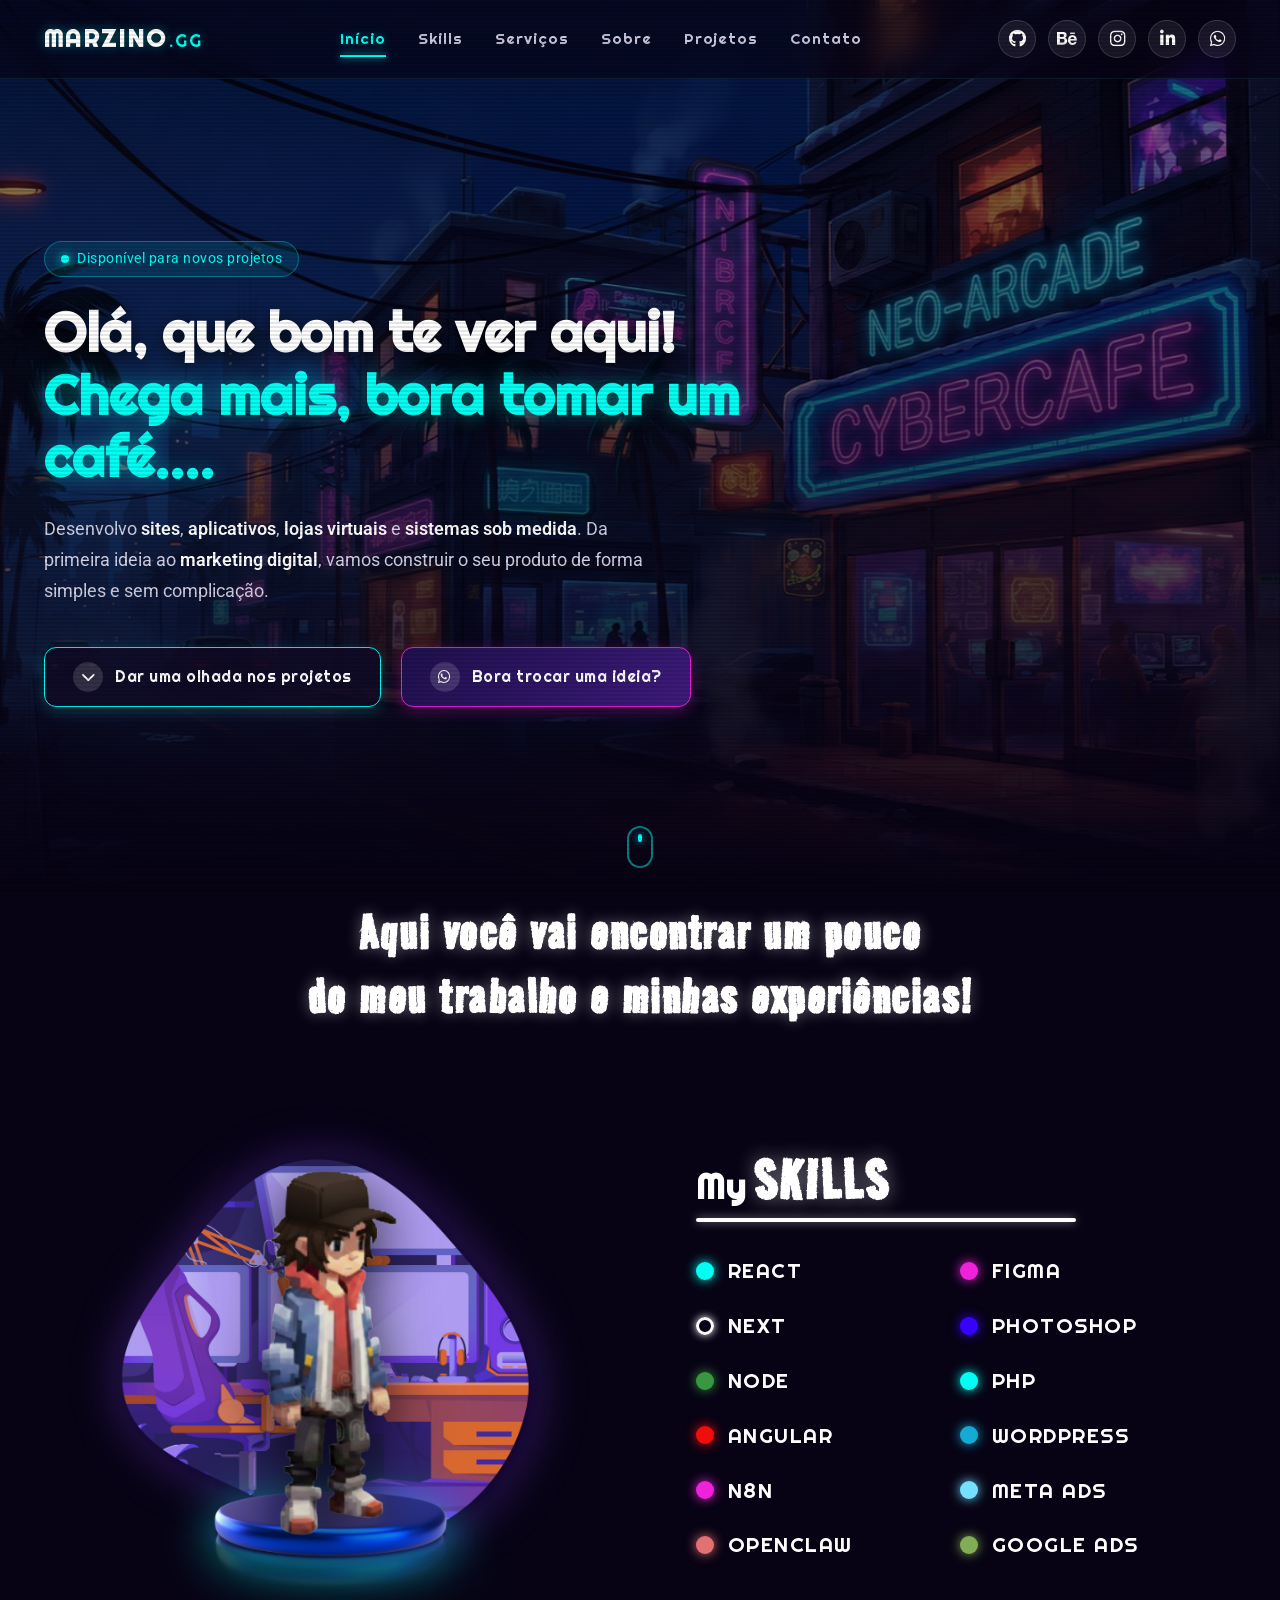
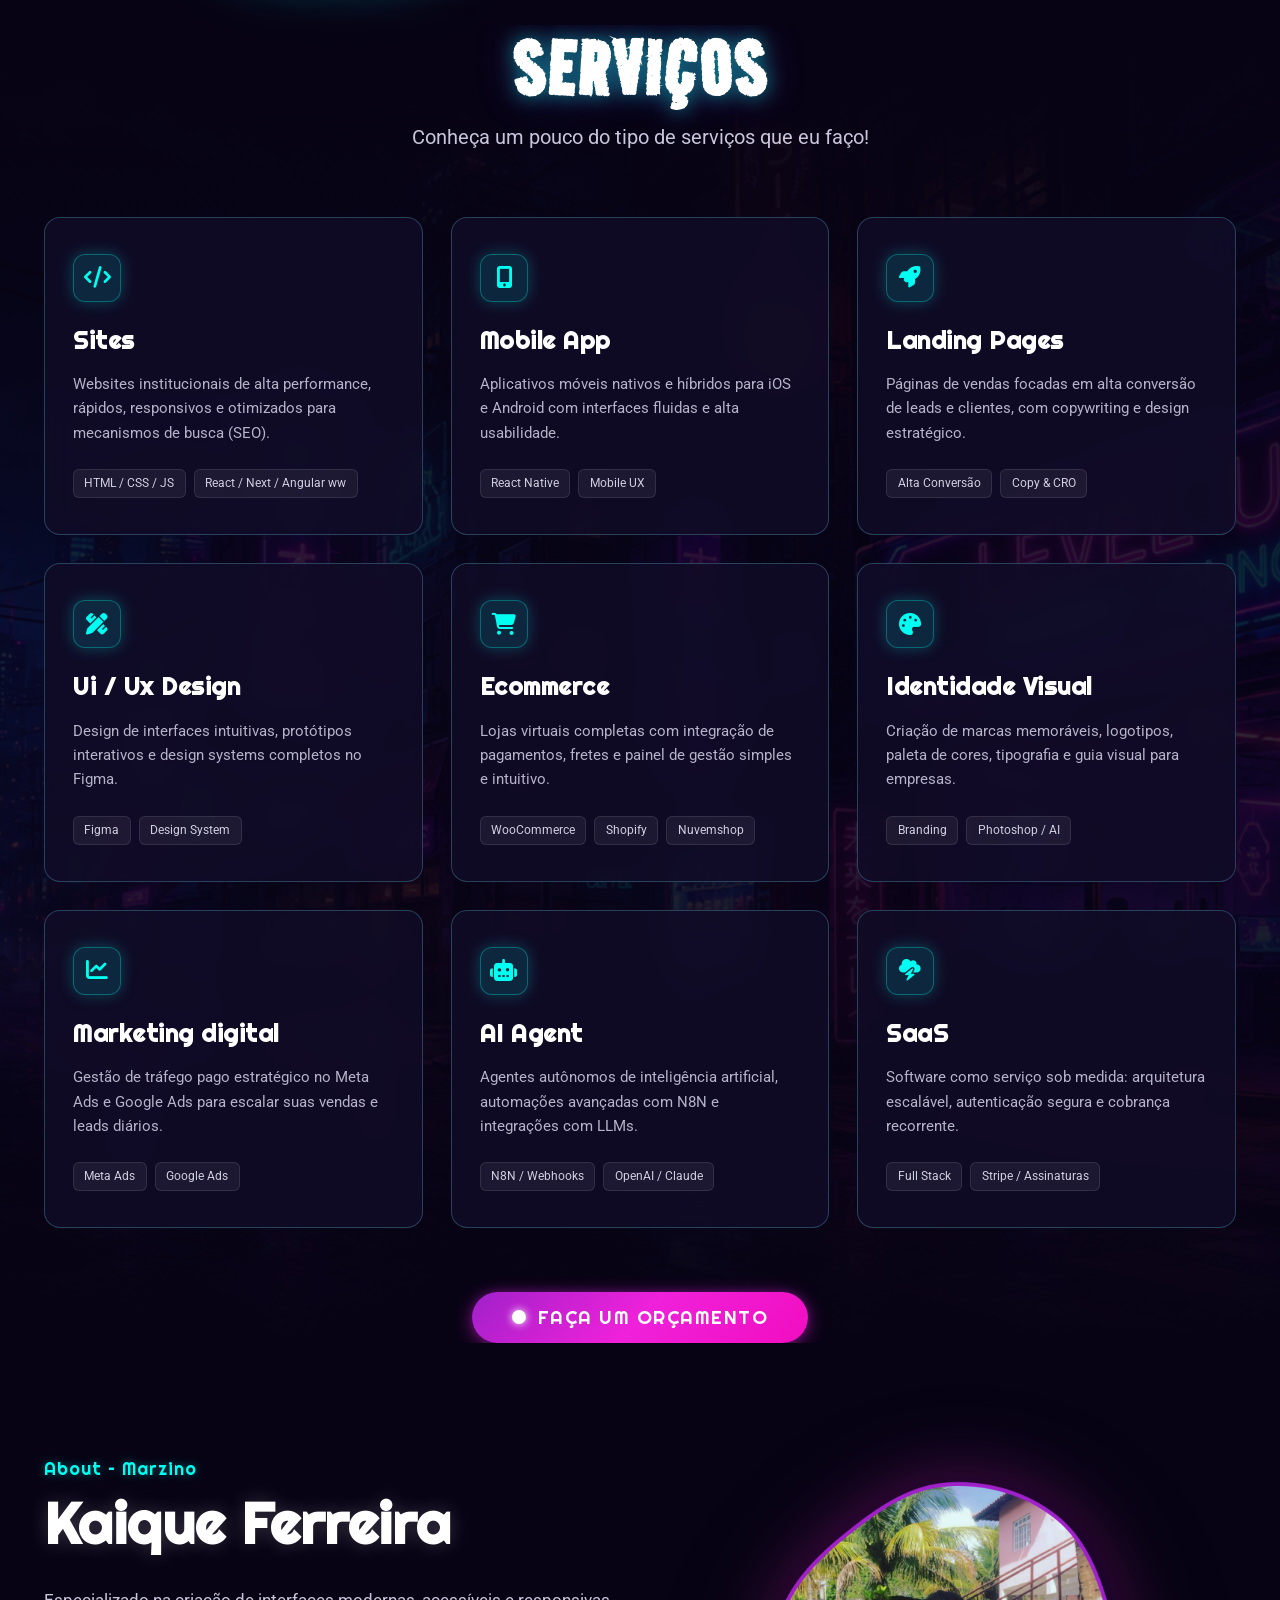
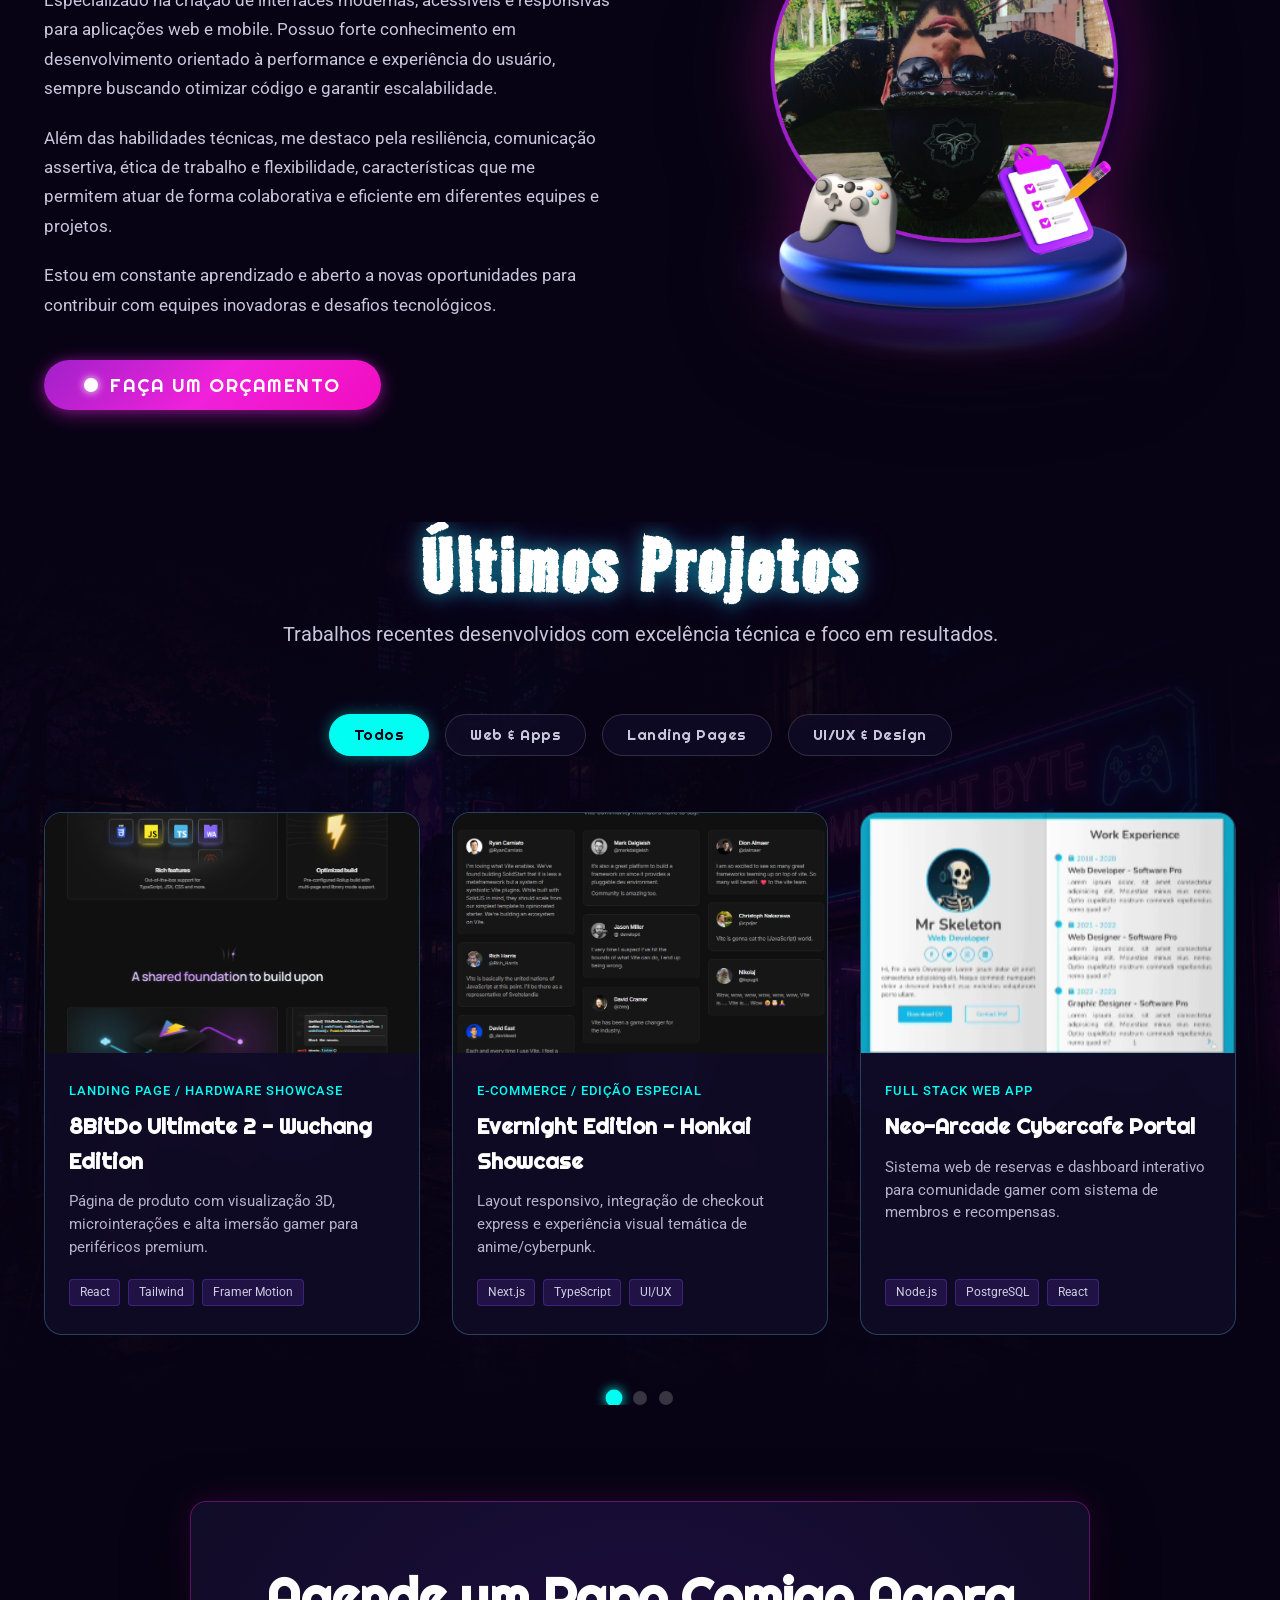
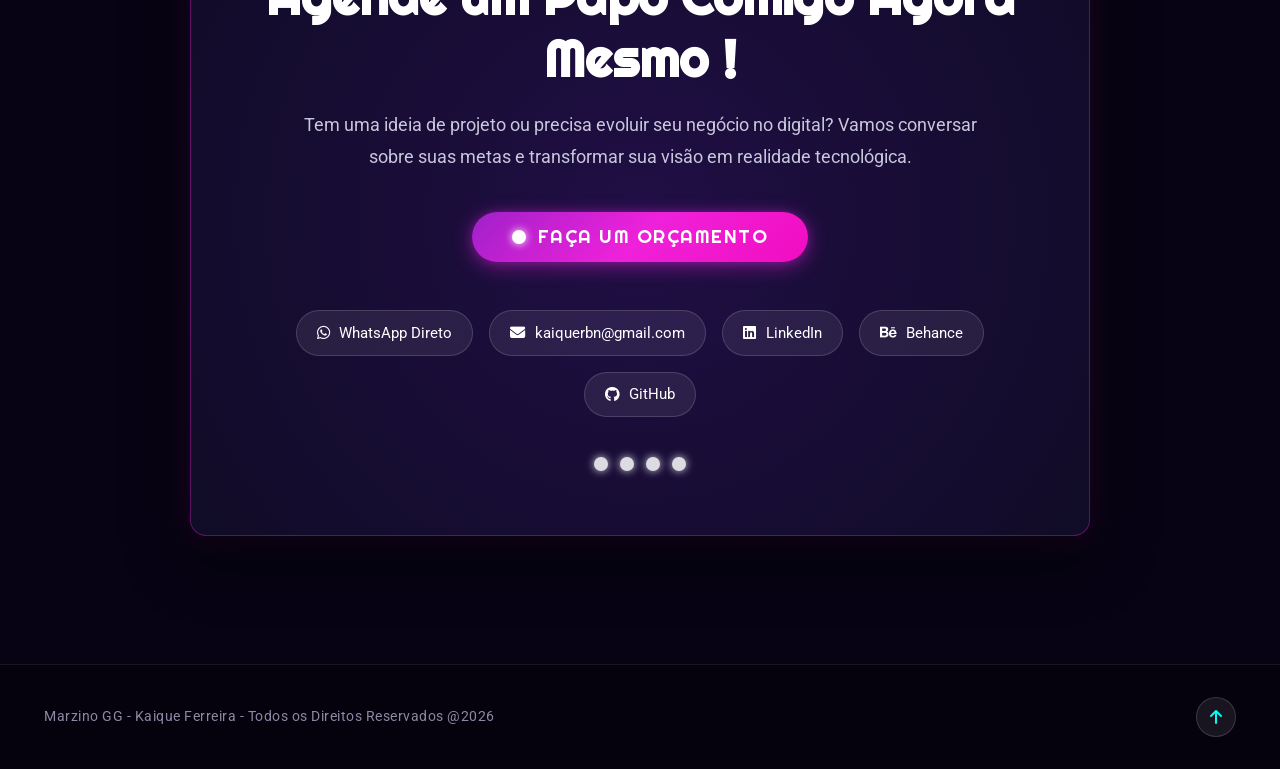
==== index.html @ 97a645d7 "initial commit" ====
<!DOCTYPE html>
<html lang="pt-BR">
<head>
  <meta charset="UTF-8">
  <meta name="viewport" content="width=device-width, initial-scale=1.0">
  <title>Kaique Ferreira (Marzino) | Desenvolvedor Full Stack & UI/UX Designer</title>
  <meta name="description" content="Portfólio de Kaique Ferreira (Marzino). Desenvolvedor de sites, aplicativos, e-commerces, sistemas sob medida e UI/UX designer.">
  <meta name="keywords" content="Kaique Ferreira, Marzino, Desenvolvedor Web, Full Stack, React, Next.js, UI/UX, São Paulo, Portfólio">
  <meta name="author" content="Kaique Ferreira">
  
  <!-- Open Graph / Meta Social -->
  <meta property="og:type" content="website">
  <meta property="og:title" content="Kaique Ferreira (Marzino) | Portfólio">
  <meta property="og:description" content="Desenvolvo sites, aplicativos, lojas virtuais e sistemas sob medida. Da primeira ideia ao produto final.">
  <meta property="og:image" content="assets/full_page_figma_preview.png">
  
  <!-- Favicon -->
  <link rel="icon" type="image/png" href="assets/favicon.png">
  <link rel="shortcut icon" href="assets/favicon.png" type="image/png">
  <link rel="apple-touch-icon" href="assets/favicon.png">

  <!-- Google Fonts: Righteous, Road Rage, Roboto -->
  <link rel="preconnect" href="https://fonts.googleapis.com">
  <link rel="preconnect" href="https://fonts.gstatic.com" crossorigin>
  <link href="https://fonts.googleapis.com/css2?family=Righteous&family=Road+Rage&family=Roboto:wght@300;400;500;700;900&display=swap" rel="stylesheet">
  
  <!-- FontAwesome Icons -->
  <link rel="stylesheet" href="https://cdnjs.cloudflare.com/ajax/libs/font-awesome/6.5.1/css/all.min.css">
  
  <link rel="stylesheet" href="style.css">
</head>
<body class="cyber-theme">

  <!-- Ambient Glow Effects and Scanline -->
  <div class="scanlines" aria-hidden="true"></div>
  <div class="ambient-glow" aria-hidden="true"></div>

  <!-- HEADER / TOP NAVIGATION -->
  <header class="site-header" id="navbar">
    <div class="header-container">
      <a href="#hero" class="brand-logo">
        <span class="logo-accent">MARZINO</span><span class="logo-sub">.GG</span>
      </a>

      <nav class="nav-links" id="navLinks">
        <a href="#hero" class="nav-link active">Início</a>
        <a href="#skills" class="nav-link">Skills</a>
        <a href="#servicos" class="nav-link">Serviços</a>
        <a href="#sobre" class="nav-link">Sobre</a>
        <a href="#projetos" class="nav-link">Projetos</a>
        <a href="#contato" class="nav-link">Contato</a>
      </nav>

      <!-- Social Media Links (as in Figma) -->
      <div class="social-header">
        <a href="https://github.com/kaiquemix" target="_blank" rel="noopener noreferrer" class="social-btn github" title="GitHub" aria-label="GitHub">
          <i class="fa-brands fa-github"></i>
        </a>
        <a href="https://www.behance.net/kaiquemix" target="_blank" rel="noopener noreferrer" class="social-btn behance" title="Behance" aria-label="Behance">
          <i class="fa-brands fa-behance"></i>
        </a>
        <a href="https://www.instagram.com/kaiquerbn/" target="_blank" rel="noopener noreferrer" class="social-btn instagram" title="Instagram" aria-label="Instagram">
          <i class="fa-brands fa-instagram"></i>
        </a>
        <a href="https://www.linkedin.com/in/kaiquemix/" target="_blank" rel="noopener noreferrer" class="social-btn linkedin" title="LinkedIn" aria-label="LinkedIn">
          <i class="fa-brands fa-linkedin-in"></i>
        </a>
        <a href="https://wa.me/5527997330865" target="_blank" rel="noopener noreferrer" class="social-btn whatsapp" title="WhatsApp" aria-label="WhatsApp">
          <i class="fa-brands fa-whatsapp"></i>
        </a>
      </div>

      <!-- Mobile Menu Toggle -->
      <button class="mobile-toggle" id="mobileToggle" aria-label="Abrir Menu">
        <span></span>
        <span></span>
        <span></span>
      </button>
    </div>
  </header>

  <main>
    <!-- SECTION 1: HERO SECTION -->
    <section class="hero-section" id="hero">
      <div class="hero-bg-layer" id="heroBg" style="background-image: url('assets/bg-hero.png');"></div>
      <div class="hero-overlay"></div>

      <div class="container hero-content">
        <div class="hero-text-box" data-aos="fade-right">
          <div class="hero-badge">
            <span class="status-dot"></span> Disponível para novos projetos
          </div>
          
          <h1 class="hero-title">
            Olá, que bom te ver aqui! <br>
            <span class="highlight-cyan">Chega mais, bora tomar um café....</span>
          </h1>

          <p class="hero-description">
            Desenvolvo <strong>sites</strong>, <strong>aplicativos</strong>, <strong>lojas virtuais</strong> e <strong>sistemas sob medida</strong>. Da primeira ideia ao <strong>marketing digital</strong>, vamos construir o seu produto de forma simples e sem complicação.
          </p>

          <div class="hero-actions">
            <a href="#projetos" class="btn btn-secondary btn-icon" id="btnProjects">
              <span class="icon-circle"><i class="fa-solid fa-chevron-down"></i></span>
              <span>Dar uma olhada nos projetos</span>
            </a>

            <a href="https://wa.me/5527997330865?text=Ol%C3%A1%20Kaique,%20vi%20seu%20portf%C3%B3lio%20e%20gostaria%20de%20conversar!" target="_blank" rel="noopener noreferrer" class="btn btn-primary btn-icon btn-glow" id="btnWhatsapp">
              <span class="icon-circle"><i class="fa-brands fa-whatsapp"></i></span>
              <span>Bora trocar uma ideia?</span>
            </a>
          </div>
        </div>
      </div>

      <div class="hero-scroll-indicator">
        <a href="#skills" aria-label="Rolar para baixo">
          <div class="mouse">
            <div class="wheel"></div>
          </div>
        </a>
      </div>
    </section>

    <!-- SECTION 2: SKILLS SECTION -->
    <section class="skills-section" id="skills">
      <div class="container">
        
        <div class="skills-header" data-aos="fade-up">
          <h2 class="skills-main-tagline">
            Aqui você vai encontrar um pouco <br>
            do meu trabalho e minhas experiências!
          </h2>
        </div>

        <div class="skills-showcase-grid">
          
          <!-- Character & Pedestal 3D Element Stage -->
          <div class="character-wrapper" data-aos="zoom-in">
            <div class="skills-visual-stage">
              <img src="assets/arch-skills-clean.png" alt="Portal Neon" class="stage-arch">
              <img src="assets/pedestal-blue-clean.png" alt="Pedestal Neon 3D" class="stage-pedestal">
              <img src="assets/character-pixel-clean.png" alt="Avatar Kaique 3D Pixel" class="stage-character float-centered">
            </div>
          </div>

          <!-- Skills List with Glowing Cyber Bullets (Exact from Figma) -->
          <div class="skills-list-container" data-aos="fade-left">
            <div class="skills-title-wrapper">
              <h3 class="skills-main-title">
                <span class="title-my">My</span> <span class="title-skills">SKILLS</span>
              </h3>
              <div class="skills-white-line"></div>
            </div>

            <div class="skills-dual-columns">
              <!-- Column 1: Tech & Dev -->
              <ul class="skills-column">
                <li class="skill-item">
                  <span class="skill-bullet dot-cyan"></span>
                  <span class="skill-name">REACT</span>
                </li>
                <li class="skill-item">
                  <span class="skill-bullet dot-white-ring"></span>
                  <span class="skill-name">NEXT</span>
                </li>
                <li class="skill-item">
                  <span class="skill-bullet dot-green"></span>
                  <span class="skill-name">NODE</span>
                </li>
                <li class="skill-item">
                  <span class="skill-bullet dot-red"></span>
                  <span class="skill-name">ANGULAR</span>
                </li>
                <li class="skill-item">
                  <span class="skill-bullet dot-magenta"></span>
                  <span class="skill-name">N8N</span>
                </li>
                <li class="skill-item">
                  <span class="skill-bullet dot-salmon"></span>
                  <span class="skill-name">OPENCLAW</span>
                </li>
              </ul>

              <!-- Column 2: Design & Marketing -->
              <ul class="skills-column">
                <li class="skill-item">
                  <span class="skill-bullet dot-magenta"></span>
                  <span class="skill-name">FIGMA</span>
                </li>
                <li class="skill-item">
                  <span class="skill-bullet dot-blue"></span>
                  <span class="skill-name">PHOTOSHOP</span>
                </li>
                <li class="skill-item">
                  <span class="skill-bullet dot-cyan"></span>
                  <span class="skill-name">PHP</span>
                </li>
                <li class="skill-item">
                  <span class="skill-bullet dot-cyan-light"></span>
                  <span class="skill-name">WORDPRESS</span>
                </li>
                <li class="skill-item">
                  <span class="skill-bullet dot-sky"></span>
                  <span class="skill-name">META ADS</span>
                </li>
                <li class="skill-item">
                  <span class="skill-bullet dot-olive"></span>
                  <span class="skill-name">GOOGLE ADS</span>
                </li>
              </ul>
            </div>

          </div>

        </div>

      </div>
    </section>

    <!-- SECTION 3: SERVICES SECTION -->
    <section class="services-section" id="servicos">
      <div class="services-bg-layer" style="background-image: url('assets/bg-services.png');"></div>
      <div class="services-overlay"></div>

      <div class="container services-container">
        
        <div class="section-title-center" data-aos="fade-up">
          <h2 class="title-roadrage">SERVIÇOS</h2>
          <p class="subtitle-roboto">Conheça um pouco do tipo de serviços que eu faço!</p>
        </div>

        <!-- 9 Services Grid (From Figma) -->
        <div class="services-grid">
          
          <!-- 1. Sites -->
          <div class="service-card glass-cyber" data-aos="fade-up" data-aos-delay="50">
            <div class="card-glow-border"></div>
            <div class="service-icon"><i class="fa-solid fa-code"></i></div>
            <h3 class="service-title">Sites</h3>
            <p class="service-desc">Websites institucionais de alta performance, rápidos, responsivos e otimizados para mecanismos de busca (SEO).</p>
            <div class="service-footer">
              <span class="tag">HTML / CSS / JS</span>
              <span class="tag">React / Next / Angular ww</span>
            </div>
          </div>

          <!-- 2. Mobile App -->
          <div class="service-card glass-cyber" data-aos="fade-up" data-aos-delay="100">
            <div class="card-glow-border"></div>
            <div class="service-icon"><i class="fa-solid fa-mobile-screen-button"></i></div>
            <h3 class="service-title">Mobile App</h3>
            <p class="service-desc">Aplicativos móveis nativos e híbridos para iOS e Android com interfaces fluidas e alta usabilidade.</p>
            <div class="service-footer">
              <span class="tag">React Native</span>
              <span class="tag">Mobile UX</span>
            </div>
          </div>

          <!-- 3. Landing Pages -->
          <div class="service-card glass-cyber" data-aos="fade-up" data-aos-delay="150">
            <div class="card-glow-border"></div>
            <div class="service-icon"><i class="fa-solid fa-rocket"></i></div>
            <h3 class="service-title">Landing Pages</h3>
            <p class="service-desc">Páginas de vendas focadas em alta conversão de leads e clientes, com copywriting e design estratégico.</p>
            <div class="service-footer">
              <span class="tag">Alta Conversão</span>
              <span class="tag">Copy & CRO</span>
            </div>
          </div>

          <!-- 4. UI / UX Design -->
          <div class="service-card glass-cyber" data-aos="fade-up" data-aos-delay="200">
            <div class="card-glow-border"></div>
            <div class="service-icon"><i class="fa-solid fa-pen-ruler"></i></div>
            <h3 class="service-title">Ui / Ux Design</h3>
            <p class="service-desc">Design de interfaces intuitivas, protótipos interativos e design systems completos no Figma.</p>
            <div class="service-footer">
              <span class="tag">Figma</span>
              <span class="tag">Design System</span>
            </div>
          </div>

          <!-- 5. Ecommerce -->
          <div class="service-card glass-cyber" data-aos="fade-up" data-aos-delay="250">
            <div class="card-glow-border"></div>
            <div class="service-icon"><i class="fa-solid fa-cart-shopping"></i></div>
            <h3 class="service-title">Ecommerce</h3>
            <p class="service-desc">Lojas virtuais completas com integração de pagamentos, fretes e painel de gestão simples e intuitivo.</p>
            <div class="service-footer">
              <span class="tag">WooCommerce</span>
              <span class="tag">Shopify</span>
              <span class="tag">Nuvemshop</span>
            </div>
          </div>

          <!-- 6. Identidade Visual -->
          <div class="service-card glass-cyber" data-aos="fade-up" data-aos-delay="300">
            <div class="card-glow-border"></div>
            <div class="service-icon"><i class="fa-solid fa-palette"></i></div>
            <h3 class="service-title">Identidade Visual</h3>
            <p class="service-desc">Criação de marcas memoráveis, logotipos, paleta de cores, tipografia e guia visual para empresas.</p>
            <div class="service-footer">
              <span class="tag">Branding</span>
              <span class="tag">Photoshop / AI</span>
            </div>
          </div>

          <!-- 7. Marketing Digital -->
          <div class="service-card glass-cyber" data-aos="fade-up" data-aos-delay="350">
            <div class="card-glow-border"></div>
            <div class="service-icon"><i class="fa-solid fa-chart-line"></i></div>
            <h3 class="service-title">Marketing digital</h3>
            <p class="service-desc">Gestão de tráfego pago estratégico no Meta Ads e Google Ads para escalar suas vendas e leads diários.</p>
            <div class="service-footer">
              <span class="tag">Meta Ads</span>
              <span class="tag">Google Ads</span>
            </div>
          </div>

          <!-- 8. AI Agent -->
          <div class="service-card glass-cyber" data-aos="fade-up" data-aos-delay="400">
            <div class="card-glow-border"></div>
            <div class="service-icon"><i class="fa-solid fa-robot"></i></div>
            <h3 class="service-title">AI Agent</h3>
            <p class="service-desc">Agentes autônomos de inteligência artificial, automações avançadas com N8N e integrações com LLMs.</p>
            <div class="service-footer">
              <span class="tag">N8N / Webhooks</span>
              <span class="tag">OpenAI / Claude</span>
            </div>
          </div>

          <!-- 9. SaaS -->
          <div class="service-card glass-cyber" data-aos="fade-up" data-aos-delay="450">
            <div class="card-glow-border"></div>
            <div class="service-icon"><i class="fa-solid fa-cloud-bolt"></i></div>
            <h3 class="service-title">SaaS</h3>
            <p class="service-desc">Software como serviço sob medida: arquitetura escalável, autenticação segura e cobrança recorrente.</p>
            <div class="service-footer">
              <span class="tag">Full Stack</span>
              <span class="tag">Stripe / Assinaturas</span>
            </div>
          </div>

        </div>

        <!-- Section CTA Button (Exact from Figma) -->
        <div class="section-center-btn" data-aos="zoom-in">
          <button class="btn-figma-quote open-budget-modal" id="btnServiceBudget">
            <span class="btn-dot"></span>
            <span>FAÇA UM ORÇAMENTO</span>
          </button>
        </div>

      </div>
    </section>

    <!-- SECTION 4: ABOUT ME (ABOUT - MARZINO) -->
    <section class="about-section" id="sobre">
      <div class="container">
        <div class="about-grid">
          
          <!-- Text and Bio Content (Exact from Figma) -->
          <div class="about-content" data-aos="fade-right">
            <span class="about-tag">About – Marzino</span>
            <h2 class="about-title">Kaique Ferreira</h2>

            <div class="about-bio">
              <p>
                Especializado na criação de interfaces modernas, acessíveis e responsivas para aplicações web e mobile. Possuo forte conhecimento em desenvolvimento orientado à performance e experiência do usuário, sempre buscando otimizar código e garantir escalabilidade.
              </p>
              <p>
                Além das habilidades técnicas, me destaco pela resiliência, comunicação assertiva, ética de trabalho e flexibilidade, características que me permitem atuar de forma colaborativa e eficiente em diferentes equipes e projetos.
              </p>
              <p>
                Estou em constante aprendizado e aberto a novas oportunidades para contribuir com equipes inovadoras e desafios tecnológicos.
              </p>
            </div>

            <div class="about-action">
              <button class="btn-figma-quote open-budget-modal" id="btnAboutBudget">
                <span class="btn-dot"></span>
                <span>FAÇA UM ORÇAMENTO</span>
              </button>
            </div>
          </div>

          <!-- Stylized Visual Composite: Kaique photo + 3D podium + Joystick + Checklist -->
          <div class="about-visual" data-aos="fade-left">
            <div class="about-avatar-container">
              <img src="assets/about-avatar-composite.png" alt="Kaique Ferreira - Foto e Elementos 3D" class="about-composite-img float-standard">
            </div>
          </div>

        </div>
      </div>
    </section>

    <!-- SECTION 5: PROJECTS SHOWCASE (ÚLTIMOS PROJETOS) -->
    <section class="projects-section" id="projetos">
      <div class="projects-bg-layer" style="background-image: url('assets/bg-projects.png');"></div>
      <div class="projects-overlay"></div>

      <div class="container projects-container">
        
        <div class="section-title-center" data-aos="fade-up">
          <h2 class="title-roadrage">Últimos Projetos</h2>
          <p class="subtitle-roboto">Trabalhos recentes desenvolvidos com excelência técnica e foco em resultados.</p>
        </div>

        <!-- Filter tabs for projects -->
        <div class="project-filters" data-aos="fade-up">
          <button class="filter-btn active" data-filter="all">Todos</button>
          <button class="filter-btn" data-filter="web">Web & Apps</button>
          <button class="filter-btn" data-filter="landing">Landing Pages</button>
          <button class="filter-btn" data-filter="ui">UI/UX & Design</button>
        </div>

        <!-- Projects Grid Showcase -->
        <div class="projects-grid" id="projectsGrid">
          
          <!-- Project 1: 8BitDo Ultimate Controller Interactive Experience -->
          <article class="project-card glass-cyber" data-category="web ui" data-aos="fade-up" data-aos-delay="100">
            <div class="project-img-wrapper">
              <img src="assets/project-1.png" alt="8BitDo Ultimate 2 Wireless Controller Showcase" loading="lazy">
              <div class="project-img-overlay">
                <div class="project-quick-links">
                  <button class="quick-btn view-details-btn" data-project="1" title="Ver Detalhes"><i class="fa-solid fa-eye"></i></button>
                  <a href="https://github.com" target="_blank" rel="noopener noreferrer" class="quick-btn" title="Código Fonte"><i class="fa-brands fa-github"></i></a>
                </div>
              </div>
            </div>
            <div class="project-info">
              <span class="project-category">Landing Page / Hardware Showcase</span>
              <h3 class="project-name">8BitDo Ultimate 2 - Wuchang Edition</h3>
              <p class="project-summary">Página de produto com visualização 3D, microinterações e alta imersão gamer para periféricos premium.</p>
              <div class="project-tags">
                <span>React</span>
                <span>Tailwind</span>
                <span>Framer Motion</span>
              </div>
            </div>
          </article>

          <!-- Project 2: Honkai Star Rail Special Edition -->
          <article class="project-card glass-cyber" data-category="web landing" data-aos="fade-up" data-aos-delay="200">
            <div class="project-img-wrapper">
              <img src="assets/project-2.png" alt="8BitDo Honkai Star Rail Evernight Edition" loading="lazy">
              <div class="project-img-overlay">
                <div class="project-quick-links">
                  <button class="quick-btn view-details-btn" data-project="2" title="Ver Detalhes"><i class="fa-solid fa-eye"></i></button>
                  <a href="https://github.com" target="_blank" rel="noopener noreferrer" class="quick-btn" title="Código Fonte"><i class="fa-brands fa-github"></i></a>
                </div>
              </div>
            </div>
            <div class="project-info">
              <span class="project-category">E-commerce / Edição Especial</span>
              <h3 class="project-name">Evernight Edition - Honkai Showcase</h3>
              <p class="project-summary">Layout responsivo, integração de checkout express e experiência visual temática de anime/cyberpunk.</p>
              <div class="project-tags">
                <span>Next.js</span>
                <span>TypeScript</span>
                <span>UI/UX</span>
              </div>
            </div>
          </article>

          <!-- Project 3: Cyberpunk Interactive Platform -->
          <article class="project-card glass-cyber" data-category="web ui" data-aos="fade-up" data-aos-delay="300">
            <div class="project-img-wrapper">
              <img src="assets/project-3.png" alt="Cyber Arcade Platform" loading="lazy">
              <div class="project-img-overlay">
                <div class="project-quick-links">
                  <button class="quick-btn view-details-btn" data-project="3" title="Ver Detalhes"><i class="fa-solid fa-eye"></i></button>
                  <a href="https://github.com" target="_blank" rel="noopener noreferrer" class="quick-btn" title="Código Fonte"><i class="fa-brands fa-github"></i></a>
                </div>
              </div>
            </div>
            <div class="project-info">
              <span class="project-category">Full Stack Web App</span>
              <h3 class="project-name">Neo-Arcade Cybercafe Portal</h3>
              <p class="project-summary">Sistema web de reservas e dashboard interativo para comunidade gamer com sistema de membros e recompensas.</p>
              <div class="project-tags">
                <span>Node.js</span>
                <span>PostgreSQL</span>
                <span>React</span>
              </div>
            </div>
          </article>

        </div>

        <!-- Carousel Pagination Dots (From Figma) -->
        <div class="carousel-dots-wrapper">
          <span class="dot active" data-index="0"></span>
          <span class="dot" data-index="1"></span>
          <span class="dot" data-index="2"></span>
        </div>

      </div>
    </section>

    <!-- SECTION 6: CONTACT & CTA (AGENDE UM PAPO COMIGO) -->
    <section class="contact-section" id="contato">
      <div class="container contact-container">
        
        <div class="contact-card glass-cyber" data-aos="zoom-in">
          
          <h2 class="contact-main-heading">
            Agende um Papo Comigo Agora Mesmo !
          </h2>

          <p class="contact-subtext">
            Tem uma ideia de projeto ou precisa evoluir seu negócio no digital? Vamos conversar sobre suas metas e transformar sua visão em realidade tecnológica.
          </p>

          <div class="contact-cta-wrapper">
            <button class="btn-figma-quote open-budget-modal pulse-animation" id="btnFooterBudget">
              <span class="btn-dot"></span>
              <span>FAÇA UM ORÇAMENTO</span>
            </button>
          </div>

          <!-- Social Indicators / Contact Badges -->
          <div class="contact-social-pills">
            <a href="https://wa.me/5527997330865" target="_blank" rel="noopener noreferrer" class="pill-link whatsapp">
              <i class="fa-brands fa-whatsapp"></i> WhatsApp Direto
            </a>
            <a href="mailto:kaiquerbn@gmail.com" class="pill-link email">
              <i class="fa-solid fa-envelope"></i> kaiquerbn@gmail.com
            </a>
            <a href="https://www.linkedin.com/in/kaiquemix/" target="_blank" rel="noopener noreferrer" class="pill-link linkedin">
              <i class="fa-brands fa-linkedin"></i> LinkedIn
            </a>
            <a href="https://www.behance.net/kaiquemix" target="_blank" rel="noopener noreferrer" class="pill-link behance">
              <i class="fa-brands fa-behance"></i> Behance
            </a>
            <a href="https://github.com/kaiquemix" target="_blank" rel="noopener noreferrer" class="pill-link github">
              <i class="fa-brands fa-github"></i> GitHub
            </a>
          </div>

          <!-- Bottom Ellipse Dots (From Figma) -->
          <div class="footer-dots">
            <span></span>
            <span></span>
            <span></span>
            <span></span>
          </div>

        </div>

      </div>
    </section>
  </main>

  <!-- FOOTER -->
  <footer class="site-footer">
    <div class="container footer-content">
      <p class="copyright-text">
        Marzino GG - Kaique Ferreira - Todos os Direitos Reservados @2026
      </p>
      <div class="footer-back-to-top">
        <a href="#hero" aria-label="Voltar ao topo"><i class="fa-solid fa-arrow-up"></i></a>
      </div>
    </div>
  </footer>

  <!-- MODAL: FAÇA UM ORÇAMENTO -->
  <div class="budget-modal-backdrop" id="budgetModal">
    <div class="budget-modal-card glass-cyber">
      <button class="modal-close-btn" id="closeModalBtn" aria-label="Fechar modal">&times;</button>
      
      <div class="modal-header">
        <span class="modal-badge">Orçamento Rápido</span>
        <h3 class="modal-title">Vamos dar vida ao seu projeto!</h3>
        <p class="modal-subtitle">Preencha os dados abaixo e entrarei em contato em até 24 horas.</p>
      </div>

      <form id="budgetForm" class="budget-form">
        <div class="form-group">
          <label for="clientName">Seu Nome / Empresa *</label>
          <input type="text" id="clientName" name="name" placeholder="Ex: João Silva ou Minha Empresa" required>
        </div>

        <div class="form-row">
          <div class="form-group">
            <label for="clientWhatsapp">WhatsApp *</label>
            <input type="tel" id="clientWhatsapp" name="whatsapp" placeholder="(11) 99999-9999" required>
          </div>
          <div class="form-group">
            <label for="clientEmail">E-mail *</label>
            <input type="email" id="clientEmail" name="email" placeholder="seuemail@exemplo.com" required>
          </div>
        </div>

        <div class="form-group">
          <label for="serviceType">Tipo de Serviço Principal *</label>
          <select id="serviceType" name="service" required>
            <option value="" disabled selected>Selecione um serviço</option>
            <option value="Criação de Site Institucional">Criação de Site Institucional</option>
            <option value="Landing Page de Alta Conversão">Landing Page de Alta Conversão</option>
            <option value="Aplicativo Mobile (iOS / Android)">Aplicativo Mobile (iOS / Android)</option>
            <option value="Loja Virtual / E-commerce">Loja Virtual / E-commerce</option>
            <option value="UI / UX Design & Protótipo">UI / UX Design & Protótipo</option>
            <option value="Identidade Visual & Branding">Identidade Visual & Branding</option>
            <option value="Gestão de Tráfego / Marketing">Gestão de Tráfego / Marketing</option>
            <option value="Agente AI / Automação N8N">Agente AI / Automação N8N</option>
            <option value="SaaS / Sistema Customizado">SaaS / Sistema Customizado</option>
            <option value="Outro / Consultoria">Outro / Consultoria</option>
          </select>
        </div>

        <div class="form-group">
          <label for="projectDetails">Conte mais sobre a sua ideia / projeto</label>
          <textarea id="projectDetails" name="details" rows="3" placeholder="Fale brevemente sobre seus objetivos, prazos ou referências..."></textarea>
        </div>

        <div class="modal-actions">
          <button type="submit" class="btn-submit-whatsapp">
            <i class="fa-brands fa-whatsapp"></i> Enviar Mensagem via WhatsApp
          </button>
        </div>
      </form>
    </div>
  </div>

  <!-- MODAL: PROJECT DETAILS -->
  <div class="project-modal-backdrop" id="projectModal">
    <div class="project-modal-card glass-cyber">
      <button class="modal-close-btn" id="closeProjectModalBtn" aria-label="Fechar">&times;</button>
      <div class="project-modal-body" id="projectModalBody">
        <!-- Injected via JavaScript -->
      </div>
    </div>
  </div>

  <script src="script.js"></script>
</body>
</html>
---- style.css ----
/* ==========================================================================
   PORTFOLIO - KAIQUE FERREIRA (MARZINO.GG)
   Cyberpunk Neo-Arcade Aesthetic | Vanilla CSS
   ========================================================================== */

:root {
  /* Neon Palette */
  --neon-cyan: #00fff2;
  --neon-cyan-dark: #13aad4;
  --neon-cyan-glow: rgba(0, 255, 242, 0.4);
  --neon-pink: #ef21da;
  --neon-magenta: #f20dc0;
  --neon-purple: #8446ff;
  --neon-purple-dark: #3700ff;
  --neon-pink-glow: rgba(239, 33, 218, 0.45);
  --neon-green: #399740;
  --neon-red: #f20d0d;
  
  /* Dark / Background Palette */
  --bg-dark-deep: #070314;
  --bg-dark-card: rgba(17, 12, 39, 0.85);
  --bg-dark-card-hover: rgba(29, 21, 62, 0.95);
  --border-cyber: rgba(115, 225, 255, 0.25);
  --border-cyber-glow: rgba(0, 255, 242, 0.6);

  /* Typography */
  --font-display: 'Road Rage', cursive;
  --font-heading: 'Righteous', cursive, sans-serif;
  --font-body: 'Roboto', sans-serif;

  /* Spacing & Layout */
  --container-max: 1240px;
  --transition-fast: 0.2s cubic-bezier(0.4, 0, 0.2, 1);
  --transition-smooth: 0.35s cubic-bezier(0.16, 1, 0.3, 1);
}

/* ==========================================================================
   RESET & BASE
   ========================================================================== */

*, *::before, *::after {
  box-sizing: border-box;
  margin: 0;
  padding: 0;
}

html {
  scroll-behavior: smooth;
  font-size: 16px;
  background-color: var(--bg-dark-deep);
  color: #ffffff;
}

body.cyber-theme {
  font-family: var(--font-body);
  background-color: var(--bg-dark-deep);
  color: #f0f0f5;
  line-height: 1.6;
  overflow-x: hidden;
  position: relative;
  min-height: 100vh;
}

/* Scanline and Ambient Effects */
.scanlines {
  position: fixed;
  top: 0;
  left: 0;
  width: 100vw;
  height: 100vh;
  background: linear-gradient(rgba(18, 16, 38, 0) 50%, rgba(0, 0, 0, 0.25) 50%);
  background-size: 100% 4px;
  pointer-events: none;
  z-index: 999;
  opacity: 0.4;
}

.ambient-glow {
  position: fixed;
  top: 20%;
  left: 50%;
  transform: translateX(-50%);
  width: 70vw;
  height: 50vh;
  background: radial-gradient(circle, rgba(132, 70, 255, 0.12) 0%, rgba(0, 255, 242, 0.05) 50%, transparent 70%);
  filter: blur(80px);
  pointer-events: none;
  z-index: 0;
}

.container {
  max-width: var(--container-max);
  margin: 0 auto;
  padding: 0 1.5rem;
  position: relative;
  z-index: 1;
}

a {
  color: inherit;
  text-decoration: none;
}

button {
  cursor: pointer;
  font-family: inherit;
  border: none;
  outline: none;
}

img {
  max-width: 100%;
  height: auto;
  display: block;
}

/* ==========================================================================
   HEADER & NAVBAR
   ========================================================================== */

.site-header {
  position: fixed;
  top: 0;
  left: 0;
  width: 100%;
  z-index: 100;
  padding: 1.25rem 0;
  background: rgba(7, 3, 20, 0.6);
  backdrop-filter: blur(14px);
  -webkit-backdrop-filter: blur(14px);
  border-bottom: 1px solid rgba(115, 225, 255, 0.1);
  transition: all var(--transition-fast);
}

.site-header.scrolled {
  padding: 0.75rem 0;
  background: rgba(7, 3, 20, 0.92);
  box-shadow: 0 10px 30px rgba(0, 0, 0, 0.5);
  border-bottom-color: rgba(0, 255, 242, 0.2);
}

.header-container {
  max-width: var(--container-max);
  margin: 0 auto;
  padding: 0 1.5rem;
  display: flex;
  align-items: center;
  justify-content: space-between;
}

.brand-logo {
  font-family: var(--font-heading);
  font-size: 1.5rem;
  letter-spacing: 2px;
  display: flex;
  align-items: baseline;
  text-shadow: 0 0 12px var(--neon-cyan-glow);
}

.logo-accent {
  color: #ffffff;
  font-weight: 700;
}

.logo-sub {
  color: var(--neon-cyan);
  font-size: 1.1rem;
  margin-left: 2px;
}

.nav-links {
  display: flex;
  align-items: center;
  gap: 2rem;
}

.nav-link {
  font-family: var(--font-heading);
  font-size: 0.95rem;
  letter-spacing: 1px;
  color: #c9c7dc;
  transition: all var(--transition-fast);
  position: relative;
  padding: 0.25rem 0;
}

.nav-link:hover, .nav-link.active {
  color: var(--neon-cyan);
  text-shadow: 0 0 8px var(--neon-cyan-glow);
}

.nav-link::after {
  content: '';
  position: absolute;
  bottom: -2px;
  left: 0;
  width: 0;
  height: 2px;
  background: var(--neon-cyan);
  box-shadow: 0 0 8px var(--neon-cyan);
  transition: width var(--transition-fast);
}

.nav-link:hover::after, .nav-link.active::after {
  width: 100%;
}

/* Social Header Buttons (From Figma top right) */
.social-header {
  display: flex;
  align-items: center;
  gap: 0.75rem;
}

.social-btn {
  width: 38px;
  height: 38px;
  border-radius: 50%;
  background: rgba(255, 255, 255, 0.08);
  border: 1px solid rgba(255, 255, 255, 0.15);
  display: flex;
  align-items: center;
  justify-content: center;
  font-size: 1.1rem;
  color: #ffffff;
  transition: all var(--transition-fast);
}

.social-btn:hover {
  transform: translateY(-3px) scale(1.1);
  background: var(--neon-purple);
  border-color: var(--neon-cyan);
  box-shadow: 0 0 15px var(--neon-cyan-glow);
  color: #ffffff;
}

.social-btn.whatsapp:hover {
  background: #25d366;
  border-color: #25d366;
  box-shadow: 0 0 15px rgba(37, 211, 102, 0.6);
}

.social-btn.behance:hover {
  background: #0057ff;
  border-color: #0057ff;
  box-shadow: 0 0 15px rgba(0, 87, 255, 0.6);
}

.mobile-toggle {
  display: none;
  flex-direction: column;
  gap: 5px;
  background: transparent;
  padding: 5px;
}

.mobile-toggle span {
  width: 24px;
  height: 2px;
  background-color: var(--neon-cyan);
  box-shadow: 0 0 5px var(--neon-cyan);
  transition: all var(--transition-fast);
}

/* ==========================================================================
   BUTTONS & FIGMA PILL STYLES
   ========================================================================== */

/* Button from Figma: "FAÇA UM ORÇAMENTO" */
.btn-figma-quote {
  display: inline-flex;
  align-items: center;
  justify-content: center;
  gap: 0.75rem;
  padding: 0.85rem 2.5rem;
  background: linear-gradient(135deg, #a021ca 0%, #ef21da 50%, #f20dc0 100%);
  border-radius: 9999px;
  color: #ffffff;
  font-family: var(--font-heading);
  font-size: 1.15rem;
  letter-spacing: 1.5px;
  text-transform: uppercase;
  box-shadow: 0 4px 20px rgba(239, 33, 218, 0.45), 0 0 10px rgba(160, 33, 202, 0.3);
  transition: all var(--transition-smooth);
  position: relative;
  overflow: hidden;
}

.btn-figma-quote::before {
  content: '';
  position: absolute;
  top: 0;
  left: -100%;
  width: 100%;
  height: 100%;
  background: linear-gradient(90deg, transparent, rgba(255, 255, 255, 0.35), transparent);
  transition: left 0.6s ease;
}

.btn-figma-quote:hover::before {
  left: 100%;
}

.btn-figma-quote:hover {
  transform: translateY(-3px) scale(1.03);
  box-shadow: 0 8px 30px rgba(239, 33, 218, 0.7), 0 0 20px rgba(0, 255, 242, 0.4);
}

.btn-figma-quote .btn-dot {
  width: 14px;
  height: 14px;
  background-color: #ffffff;
  border-radius: 50%;
  box-shadow: 0 0 8px #ffffff;
  flex-shrink: 0;
}

/* General Buttons */
.btn {
  display: inline-flex;
  align-items: center;
  justify-content: center;
  gap: 0.75rem;
  padding: 0.9rem 1.75rem;
  border-radius: 12px;
  font-family: var(--font-heading);
  font-size: 1rem;
  letter-spacing: 0.5px;
  transition: all var(--transition-fast);
}

.btn-primary {
  background: linear-gradient(135deg, #1f104d 0%, #3e1b7c 100%);
  border: 1.5px solid var(--neon-pink);
  color: #ffffff;
  box-shadow: 0 4px 15px rgba(239, 33, 218, 0.3);
}

.btn-primary:hover {
  background: var(--neon-pink);
  box-shadow: 0 0 25px var(--neon-pink-glow);
  transform: translateY(-2px);
}

.btn-secondary {
  background: rgba(17, 12, 39, 0.8);
  border: 1.5px solid var(--neon-cyan);
  color: #ffffff;
  box-shadow: 0 4px 15px rgba(0, 255, 242, 0.2);
}

.btn-secondary:hover {
  background: var(--neon-cyan-dark);
  border-color: var(--neon-cyan);
  box-shadow: 0 0 20px var(--neon-cyan-glow);
  transform: translateY(-2px);
}

.icon-circle {
  width: 30px;
  height: 30px;
  border-radius: 50%;
  background: rgba(255, 255, 255, 0.15);
  display: flex;
  align-items: center;
  justify-content: center;
  font-size: 0.9rem;
}

/* Glassmorphism Card Style */
.glass-cyber {
  background: var(--bg-dark-card);
  backdrop-filter: blur(16px);
  -webkit-backdrop-filter: blur(16px);
  border: 1px solid var(--border-cyber);
  border-radius: 16px;
  transition: all var(--transition-smooth);
}

.glass-cyber:hover {
  border-color: var(--border-cyber-glow);
  box-shadow: 0 10px 30px rgba(0, 255, 242, 0.15);
}

/* ==========================================================================
   SECTION 1: HERO
   ========================================================================== */

.hero-section {
  position: relative;
  min-height: 100vh;
  display: flex;
  align-items: center;
  justify-content: center;
  padding: 8rem 0 5rem;
  overflow: hidden;
}

.hero-bg-layer {
  position: absolute;
  top: 0;
  left: 0;
  width: 100%;
  height: 115%;
  background-size: cover;
  background-position: center top;
  background-repeat: no-repeat;
  z-index: 0;
  transform: translateY(0);
  will-change: transform;
}

.hero-overlay {
  position: absolute;
  top: 0;
  left: 0;
  width: 100%;
  height: 100%;
  background: linear-gradient(
    180deg, 
    rgba(7, 3, 20, 0.4) 0%, 
    rgba(7, 3, 20, 0.7) 60%, 
    var(--bg-dark-deep) 100%
  );
  z-index: 1;
}

.hero-content {
  position: relative;
  z-index: 2;
  width: 100%;
}

.hero-text-box {
  max-width: 720px;
}

.hero-badge {
  display: inline-flex;
  align-items: center;
  gap: 8px;
  padding: 0.4rem 1rem;
  background: rgba(0, 255, 242, 0.1);
  border: 1px solid rgba(0, 255, 242, 0.3);
  border-radius: 9999px;
  font-size: 0.85rem;
  color: var(--neon-cyan);
  margin-bottom: 1.5rem;
  letter-spacing: 0.5px;
}

.status-dot {
  width: 8px;
  height: 8px;
  border-radius: 50%;
  background-color: var(--neon-cyan);
  box-shadow: 0 0 10px var(--neon-cyan);
  animation: pulseDot 2s infinite;
}

@keyframes pulseDot {
  0%, 100% { opacity: 1; transform: scale(1); }
  50% { opacity: 0.4; transform: scale(0.85); }
}

.hero-title {
  font-family: var(--font-heading);
  font-size: clamp(2rem, 4.5vw, 3.4rem);
  line-height: 1.15;
  color: #ffffff;
  margin-bottom: 1.5rem;
  text-shadow: 0 4px 20px rgba(0, 0, 0, 0.8);
}

.highlight-cyan {
  color: var(--neon-cyan);
  text-shadow: 0 0 20px var(--neon-cyan-glow);
}

.hero-description {
  font-size: 1.15rem;
  color: #d1cfe2;
  margin-bottom: 2.5rem;
  line-height: 1.7;
  max-width: 620px;
}

.hero-description strong {
  color: #ffffff;
  font-weight: 600;
}

.hero-actions {
  display: flex;
  flex-wrap: wrap;
  gap: 1.25rem;
  align-items: center;
}

.hero-scroll-indicator {
  position: absolute;
  bottom: 2rem;
  left: 50%;
  transform: translateX(-50%);
  z-index: 3;
}

.mouse {
  width: 26px;
  height: 42px;
  border: 2px solid rgba(0, 255, 242, 0.5);
  border-radius: 14px;
  display: flex;
  justify-content: center;
  padding-top: 6px;
}

.wheel {
  width: 4px;
  height: 8px;
  background-color: var(--neon-cyan);
  border-radius: 2px;
  box-shadow: 0 0 8px var(--neon-cyan);
  animation: scrollWheel 1.6s infinite;
}

@keyframes scrollWheel {
  0% { opacity: 1; transform: translateY(0); }
  100% { opacity: 0; transform: translateY(12px); }
}

/* ==========================================================================
   SECTION 2: SKILLS
   ========================================================================== */

.skills-section {
  position: relative;
  padding: 0 0 0;
  background: var(--bg-dark-deep);
  z-index: 2;
}

.skills-header {
  text-align: center;
  margin-bottom: 3.5rem;
}

.skills-main-tagline {
  font-family: var(--font-display);
  font-size: clamp(2.2rem, 4.5vw, 3.5rem);
  letter-spacing: 2.5px;
  line-height: 1.15;
  color: #ffffff;
  text-shadow: 0 0 15px rgba(255, 255, 255, 0.35);
}

.skills-showcase-grid {
  display: grid;
  grid-template-columns: 1fr 1fr;
  gap: 3rem;
  align-items: center;
}

/* Character 3D Display Stage */
.character-wrapper {
  position: relative;
  display: flex;
  align-items: center;
  justify-content: center;
  min-height: 520px;
}

.skills-visual-stage {
  position: relative;
  width: 100%;
  max-width: 500px;
  height: 540px;
  display: flex;
  align-items: center;
  justify-content: center;
}

.stage-arch {
  position: absolute;
  top: 50%;
  left: 50%;
  transform: translate(-50%, -50%);
  width: 90%;
  max-width: 440px;
  height: auto;
  z-index: 1;
  filter: drop-shadow(0 0 25px rgba(132, 70, 255, 0.4));
}

.stage-pedestal {
  position: absolute;
  bottom: 10px;
  left: 50%;
  transform: translateX(-50%);
  width: 75%;
  max-width: 360px;
  z-index: 2;
  filter: drop-shadow(0 10px 25px rgba(0, 255, 242, 0.6));
}

.stage-character {
  position: absolute;
  bottom: 85px;
  left: 50%;
  transform: translateX(-50%);
  height: 72%;
  max-height: 400px;
  width: auto;
  z-index: 3;
  filter: drop-shadow(0 15px 30px rgba(0, 0, 0, 0.8));
}

.float-centered {
  animation: floatCentered 4s ease-in-out infinite;
}

.float-standard {
  animation: floatStandard 6s ease-in-out infinite;
}

@keyframes floatCentered {
  0%, 100% { transform: translateX(-50%) translateY(0); }
  50% { transform: translateX(-50%) translateY(-12px); }
}

@keyframes floatStandard {
  0%, 100% { transform: translateY(0); }
  50% { transform: translateY(-10px); }
}

/* Skills Content Box */
.skills-list-container {
  padding-left: 2rem;
}

.skills-title-wrapper {
  margin-bottom: 2rem;
}

.skills-main-title {
  display: flex;
  align-items: baseline;
  gap: 0.5rem;
  line-height: 1;
}

.title-my {
  font-family: var(--font-heading);
  color: #ffffff;
  font-size: 2.2rem;
}

.title-skills {
  font-family: var(--font-display);
  color: #ffffff;
  letter-spacing: 4px;
  font-size: 4rem;
  text-shadow: 0 0 20px rgba(255, 255, 255, 0.4);
}

.skills-white-line {
  height: 4px;
  width: 100%;
  max-width: 380px;
  background-color: #ffffff;
  margin-top: 0.4rem;
  border-radius: 2px;
  box-shadow: 0 0 10px rgba(255, 255, 255, 0.5);
}

.skills-dual-columns {
  display: grid;
  grid-template-columns: 1fr 1fr;
  gap: 1.5rem 3rem;
  max-width: 480px;
}

.skills-column {
  list-style: none;
  display: flex;
  flex-direction: column;
  gap: 1.35rem;
}

.skill-item {
  display: flex;
  align-items: center;
  gap: 0.85rem;
  transition: all var(--transition-fast);
}

.skill-item:hover {
  transform: translateX(6px);
}

.skill-name {
  font-family: var(--font-heading);
  font-size: 1.3rem;
  letter-spacing: 1.5px;
  color: #ffffff;
  text-transform: uppercase;
}

/* Bullets matching Figma design */
.skill-bullet {
  width: 18px;
  height: 18px;
  border-radius: 50%;
  flex-shrink: 0;
  display: inline-block;
}

.dot-cyan { background: #00fff2; box-shadow: 0 0 12px #00fff2; }
.dot-white-ring { background: transparent; border: 3px solid #ffffff; box-shadow: 0 0 8px #ffffff; }
.dot-green { background: #399740; box-shadow: 0 0 12px #399740; }
.dot-red { background: #f20d0d; box-shadow: 0 0 12px #f20d0d; }
.dot-magenta { background: #ef21da; box-shadow: 0 0 12px #ef21da; }
.dot-salmon { background: #e37171; box-shadow: 0 0 12px #e37171; }
.dot-blue { background: #3700ff; box-shadow: 0 0 12px #3700ff; }
.dot-cyan-light { background: #13aad4; box-shadow: 0 0 12px #13aad4; }
.dot-sky { background: #73e1ff; box-shadow: 0 0 12px #73e1ff; }
.dot-olive { background: #81ad55; box-shadow: 0 0 12px #81ad55; }

/* ==========================================================================
   SECTION 3: SERVIÇOS
   ========================================================================== */

.services-section {
  position: relative;
  padding: 0;
  overflow: hidden;
}

.services-bg-layer {
  position: absolute;
  top: 0;
  left: 0;
  width: 100%;
  height: 110%;
  background-size: cover;
  background-position: center;
  z-index: 0;
}

.services-overlay {
  position: absolute;
  top: 0;
  left: 0;
  width: 100%;
  height: 100%;
  background: linear-gradient(
    180deg, 
    var(--bg-dark-deep) 0%, 
    rgba(7, 3, 20, 0.82) 50%, 
    var(--bg-dark-deep) 100%
  );
  z-index: 1;
}

.services-container {
  position: relative;
  z-index: 2;
}

.section-title-center {
  text-align: center;
  margin-bottom: 4rem;
}

.title-roadrage {
  font-family: var(--font-display);
  font-size: clamp(3.5rem, 7vw, 5.5rem);
  letter-spacing: 4px;
  color: #ffffff;
  text-shadow: 0 0 20px rgba(0, 255, 242, 0.5), 0 0 40px rgba(132, 70, 255, 0.3);
  line-height: 1;
  margin-bottom: 0.5rem;
}

.subtitle-roboto {
  font-size: 1.25rem;
  color: #c9c6dc;
  font-weight: 400;
}

/* 9 Cards Services Grid */
.services-grid {
  display: grid;
  grid-template-columns: repeat(3, 1fr);
  gap: 1.75rem;
  margin-bottom: 4rem;
}

.service-card {
  padding: 2.25rem 1.75rem;
  position: relative;
  display: flex;
  flex-direction: column;
  border-radius: 16px;
  overflow: hidden;
}

.service-card .service-icon {
  width: 48px;
  height: 48px;
  border-radius: 12px;
  background: rgba(0, 255, 242, 0.12);
  border: 1px solid rgba(0, 255, 242, 0.3);
  display: flex;
  align-items: center;
  justify-content: center;
  font-size: 1.35rem;
  color: var(--neon-cyan);
  margin-bottom: 1.25rem;
  box-shadow: 0 0 15px rgba(0, 255, 242, 0.25);
  transition: all var(--transition-fast);
}

.service-card:hover .service-icon {
  background: var(--neon-cyan);
  color: #070314;
  box-shadow: 0 0 20px var(--neon-cyan);
  transform: scale(1.1) rotate(5deg);
}

.service-title {
  font-family: var(--font-heading);
  font-size: 1.5rem;
  color: #ffffff;
  margin-bottom: 0.75rem;
  letter-spacing: 0.5px;
}

.service-desc {
  font-size: 0.95rem;
  color: #b5b2c9;
  line-height: 1.6;
  margin-bottom: 1.5rem;
  flex-grow: 1;
}

.service-footer {
  display: flex;
  flex-wrap: wrap;
  gap: 0.5rem;
}

.service-footer .tag {
  font-size: 0.75rem;
  padding: 0.25rem 0.65rem;
  border-radius: 6px;
  background: rgba(255, 255, 255, 0.06);
  border: 1px solid rgba(255, 255, 255, 0.1);
  color: #d1cfe2;
}

.section-center-btn {
  display: flex;
  justify-content: center;
}

/* ==========================================================================
   SECTION 4: ABOUT ME
   ========================================================================== */

.about-section {
  position: relative;
  padding: 7rem 0;
  background: var(--bg-dark-deep);
  z-index: 2;
}

.about-grid {
  display: grid;
  grid-template-columns: 1fr 1fr;
  gap: 3.5rem;
  align-items: center;
}

.about-tag {
  font-family: var(--font-heading);
  font-size: 1.1rem;
  color: var(--neon-cyan);
  letter-spacing: 1px;
  display: block;
  margin-bottom: 0.5rem;
  text-shadow: 0 0 10px var(--neon-cyan-glow);
}

.about-title {
  font-family: var(--font-heading);
  font-size: clamp(2.4rem, 4.5vw, 3.8rem);
  color: #ffffff;
  margin-bottom: 2rem;
  line-height: 1.1;
  text-shadow: 0 0 20px rgba(255, 255, 255, 0.2);
}

.about-bio {
  display: flex;
  flex-direction: column;
  gap: 1.25rem;
  font-size: 1.05rem;
  color: #c9c7dc;
  line-height: 1.75;
  margin-bottom: 2.5rem;
}

.about-visual {
  position: relative;
  display: flex;
  align-items: center;
  justify-content: center;
}

.about-avatar-container {
  position: relative;
  width: 100%;
  max-width: 540px;
  display: flex;
  align-items: center;
  justify-content: center;
}

.about-composite-img {
  width: 100%;
  height: auto;
  object-fit: contain;
  filter: drop-shadow(0 0 35px rgba(239, 33, 218, 0.35)) drop-shadow(0 20px 40px rgba(0, 0, 0, 0.7));
}

/* ==========================================================================
   SECTION 5: PROJECTS (ÚLTIMOS PROJETOS)
   ========================================================================== */

.projects-section {
  position: relative;
  padding: 0 0;
  overflow: hidden;
}

.projects-bg-layer {
  position: absolute;
  top: 0;
  left: 0;
  width: 100%;
  height: 110%;
  background-size: cover;
  background-position: center;
  z-index: 0;
}

.projects-overlay {
  position: absolute;
  top: 0;
  left: 0;
  width: 100%;
  height: 100%;
  background: linear-gradient(
    180deg, 
    var(--bg-dark-deep) 0%, 
    rgba(7, 3, 20, 0.85) 50%, 
    var(--bg-dark-deep) 100%
  );
  z-index: 1;
}

.projects-container {
  position: relative;
  z-index: 2;
}

/* Project Filter Tabs */
.project-filters {
  display: flex;
  justify-content: center;
  gap: 1rem;
  margin-bottom: 3.5rem;
  flex-wrap: wrap;
}

.filter-btn {
  padding: 0.65rem 1.5rem;
  border-radius: 9999px;
  background: rgba(17, 12, 39, 0.8);
  border: 1px solid rgba(255, 255, 255, 0.15);
  color: #c9c7dc;
  font-family: var(--font-heading);
  font-size: 0.95rem;
  letter-spacing: 0.5px;
  transition: all var(--transition-fast);
}

.filter-btn:hover, .filter-btn.active {
  background: var(--neon-cyan);
  border-color: var(--neon-cyan);
  color: #070314;
  box-shadow: 0 0 15px var(--neon-cyan-glow);
}

/* Projects Grid */
.projects-grid {
  display: grid;
  grid-template-columns: repeat(3, 1fr);
  gap: 2rem;
  margin-bottom: 3.5rem;
}

.project-card {
  border-radius: 18px;
  overflow: hidden;
  display: flex;
  flex-direction: column;
}

.project-img-wrapper {
  position: relative;
  width: 100%;
  height: 240px;
  overflow: hidden;
  background-color: #120c2a;
}

.project-img-wrapper img {
  width: 100%;
  height: 100%;
  object-fit: cover;
  transition: transform var(--transition-smooth);
}

.project-card:hover .project-img-wrapper img {
  transform: scale(1.08);
}

.project-img-overlay {
  position: absolute;
  top: 0;
  left: 0;
  width: 100%;
  height: 100%;
  background: rgba(7, 3, 20, 0.7);
  backdrop-filter: blur(4px);
  display: flex;
  align-items: center;
  justify-content: center;
  opacity: 0;
  transition: opacity var(--transition-fast);
}

.project-card:hover .project-img-overlay {
  opacity: 1;
}

.project-quick-links {
  display: flex;
  gap: 1rem;
}

.quick-btn {
  width: 44px;
  height: 44px;
  border-radius: 50%;
  background: var(--neon-cyan);
  color: #070314;
  display: flex;
  align-items: center;
  justify-content: center;
  font-size: 1.15rem;
  box-shadow: 0 0 15px var(--neon-cyan);
  transition: all var(--transition-fast);
}

.quick-btn:hover {
  transform: scale(1.15);
  background: #ffffff;
}

.project-info {
  padding: 1.75rem 1.5rem;
  display: flex;
  flex-direction: column;
  flex-grow: 1;
}

.project-category {
  font-size: 0.8rem;
  text-transform: uppercase;
  color: var(--neon-cyan);
  letter-spacing: 1px;
  margin-bottom: 0.5rem;
  font-weight: 500;
}

.project-name {
  font-family: var(--font-heading);
  font-size: 1.35rem;
  color: #ffffff;
  margin-bottom: 0.75rem;
}

.project-summary {
  font-size: 0.95rem;
  color: #b5b2c9;
  line-height: 1.5;
  margin-bottom: 1.25rem;
  flex-grow: 1;
}

.project-tags {
  display: flex;
  flex-wrap: wrap;
  gap: 0.5rem;
}

.project-tags span {
  font-size: 0.75rem;
  padding: 0.2rem 0.6rem;
  border-radius: 4px;
  background: rgba(132, 70, 255, 0.15);
  border: 1px solid rgba(132, 70, 255, 0.3);
  color: #d1cfe2;
}

/* Carousel Pagination Dots (From Figma) */
.carousel-dots-wrapper {
  display: flex;
  justify-content: center;
  gap: 0.75rem;
}

.carousel-dots-wrapper .dot {
  width: 14px;
  height: 14px;
  border-radius: 50%;
  background: rgba(255, 255, 255, 0.2);
  cursor: pointer;
  transition: all var(--transition-fast);
}

.carousel-dots-wrapper .dot.active, .carousel-dots-wrapper .dot:hover {
  background: var(--neon-cyan);
  box-shadow: 0 0 10px var(--neon-cyan);
  transform: scale(1.2);
}

/* ==========================================================================
   SECTION 6: CONTACT & CALL TO ACTION
   ========================================================================== */

.contact-section {
  position: relative;
  padding: 6rem 0 8rem;
  background: var(--bg-dark-deep);
  z-index: 2;
}

.contact-card {
  max-width: 900px;
  margin: 0 auto;
  padding: 4rem 3rem;
  text-align: center;
  border-color: rgba(239, 33, 218, 0.35);
  background: radial-gradient(circle at center, rgba(35, 16, 75, 0.9) 0%, rgba(17, 12, 39, 0.95) 100%);
  box-shadow: 0 20px 60px rgba(0, 0, 0, 0.6), 0 0 30px rgba(239, 33, 218, 0.15);
}

.contact-main-heading {
  font-family: var(--font-heading);
  font-size: clamp(2rem, 4vw, 3.2rem);
  color: #ffffff;
  margin-bottom: 1.25rem;
  line-height: 1.2;
}

.contact-subtext {
  font-size: 1.15rem;
  color: #c9c7dc;
  max-width: 680px;
  margin: 0 auto 2.5rem;
  line-height: 1.7;
}

.contact-cta-wrapper {
  margin-bottom: 3rem;
}

.pulse-animation {
  animation: pulseGlow 2.5s infinite;
}

@keyframes pulseGlow {
  0%, 100% {
    box-shadow: 0 4px 20px rgba(239, 33, 218, 0.5), 0 0 10px rgba(160, 33, 202, 0.3);
  }
  50% {
    box-shadow: 0 8px 35px rgba(239, 33, 218, 0.9), 0 0 25px rgba(0, 255, 242, 0.5);
  }
}

.contact-social-pills {
  display: flex;
  flex-wrap: wrap;
  justify-content: center;
  gap: 1rem;
  margin-bottom: 2.5rem;
}

.pill-link {
  display: inline-flex;
  align-items: center;
  gap: 0.6rem;
  padding: 0.6rem 1.25rem;
  border-radius: 9999px;
  background: rgba(255, 255, 255, 0.08);
  border: 1px solid rgba(255, 255, 255, 0.15);
  font-size: 0.95rem;
  color: #ffffff;
  transition: all var(--transition-fast);
}

.pill-link:hover {
  background: var(--neon-purple);
  border-color: var(--neon-cyan);
  transform: translateY(-2px);
  box-shadow: 0 0 15px rgba(132, 70, 255, 0.5);
}

.pill-link.whatsapp:hover {
  background: #25d366;
  border-color: #25d366;
  box-shadow: 0 0 15px rgba(37, 211, 102, 0.6);
}

.pill-link.behance:hover {
  background: #0057ff;
  border-color: #0057ff;
  box-shadow: 0 0 15px rgba(0, 87, 255, 0.6);
}

/* 4 Bottom Ellipse Dots (Exact from Figma) */
.footer-dots {
  display: flex;
  justify-content: center;
  gap: 0.75rem;
}

.footer-dots span {
  width: 14px;
  height: 14px;
  border-radius: 50%;
  background: #ffffff;
  box-shadow: 0 0 8px #ffffff;
  opacity: 0.85;
}

/* ==========================================================================
   FOOTER
   ========================================================================== */

.site-footer {
  border-top: 1px solid rgba(255, 255, 255, 0.08);
  padding: 2rem 0;
  background: #05020e;
}

.footer-content {
  display: flex;
  align-items: center;
  justify-content: space-between;
}

.copyright-text {
  font-size: 0.9rem;
  color: #8c89a4;
  letter-spacing: 0.5px;
}

.footer-back-to-top a {
  width: 40px;
  height: 40px;
  border-radius: 50%;
  background: rgba(255, 255, 255, 0.08);
  border: 1px solid rgba(255, 255, 255, 0.15);
  display: flex;
  align-items: center;
  justify-content: center;
  color: var(--neon-cyan);
  transition: all var(--transition-fast);
}

.footer-back-to-top a:hover {
  background: var(--neon-cyan);
  color: #070314;
  box-shadow: 0 0 15px var(--neon-cyan);
  transform: translateY(-3px);
}

/* ==========================================================================
   MODALS (BUDGET & PROJECT DETAILS)
   ========================================================================== */

.budget-modal-backdrop, .project-modal-backdrop {
  position: fixed;
  top: 0;
  left: 0;
  width: 100vw;
  height: 100vh;
  background: rgba(4, 2, 12, 0.85);
  backdrop-filter: blur(10px);
  -webkit-backdrop-filter: blur(10px);
  z-index: 1000;
  display: flex;
  align-items: center;
  justify-content: center;
  padding: 1.5rem;
  opacity: 0;
  pointer-events: none;
  transition: opacity var(--transition-smooth);
}

.budget-modal-backdrop.open, .project-modal-backdrop.open {
  opacity: 1;
  pointer-events: auto;
}

.budget-modal-card, .project-modal-card {
  position: relative;
  width: 100%;
  max-width: 580px;
  max-height: 90vh;
  overflow-y: auto;
  padding: 2.5rem;
  border: 1px solid var(--neon-cyan);
  box-shadow: 0 20px 60px rgba(0, 0, 0, 0.8), 0 0 40px rgba(0, 255, 242, 0.2);
  transform: scale(0.95);
  transition: transform var(--transition-smooth);
}

.budget-modal-backdrop.open .budget-modal-card,
.project-modal-backdrop.open .project-modal-card {
  transform: scale(1);
}

.modal-close-btn {
  position: absolute;
  top: 1.25rem;
  right: 1.25rem;
  width: 36px;
  height: 36px;
  border-radius: 50%;
  background: rgba(255, 255, 255, 0.1);
  color: #ffffff;
  font-size: 1.5rem;
  display: flex;
  align-items: center;
  justify-content: center;
  transition: all var(--transition-fast);
}

.modal-close-btn:hover {
  background: var(--neon-red);
  transform: rotate(90deg);
}

.modal-badge {
  display: inline-block;
  font-size: 0.75rem;
  text-transform: uppercase;
  color: var(--neon-cyan);
  letter-spacing: 1px;
  margin-bottom: 0.5rem;
  font-family: var(--font-heading);
}

.modal-title {
  font-family: var(--font-heading);
  font-size: 1.8rem;
  color: #ffffff;
  margin-bottom: 0.5rem;
}

.modal-subtitle {
  font-size: 0.95rem;
  color: #b5b2c9;
  margin-bottom: 1.75rem;
}

.budget-form .form-group {
  margin-bottom: 1.25rem;
}

.budget-form .form-row {
  display: grid;
  grid-template-columns: 1fr 1fr;
  gap: 1rem;
}

.budget-form label {
  display: block;
  font-size: 0.85rem;
  color: #d1cfe2;
  margin-bottom: 0.4rem;
  font-weight: 500;
}

.budget-form input, 
.budget-form select, 
.budget-form textarea {
  width: 100%;
  padding: 0.85rem 1rem;
  border-radius: 10px;
  background: rgba(255, 255, 255, 0.05);
  border: 1px solid rgba(255, 255, 255, 0.15);
  color: #ffffff;
  font-family: inherit;
  font-size: 0.95rem;
  transition: all var(--transition-fast);
}

.budget-form input:focus, 
.budget-form select:focus, 
.budget-form textarea:focus {
  border-color: var(--neon-cyan);
  background: rgba(255, 255, 255, 0.1);
  box-shadow: 0 0 12px var(--neon-cyan-glow);
  outline: none;
}

.budget-form select option {
  background-color: #110c27;
  color: #ffffff;
}

.btn-submit-whatsapp {
  width: 100%;
  padding: 1rem;
  border-radius: 12px;
  background: #25d366;
  color: #ffffff;
  font-family: var(--font-heading);
  font-size: 1.1rem;
  letter-spacing: 0.5px;
  display: flex;
  align-items: center;
  justify-content: center;
  gap: 0.75rem;
  box-shadow: 0 4px 20px rgba(37, 211, 102, 0.4);
  transition: all var(--transition-fast);
  margin-top: 1rem;
}

.btn-submit-whatsapp:hover {
  background: #1eb956;
  box-shadow: 0 6px 25px rgba(37, 211, 102, 0.6);
  transform: translateY(-2px);
}

/* ==========================================================================
   RESPONSIVE BREAKPOINTS
   ========================================================================== */

@media (max-width: 1024px) {
  .skills-showcase-grid {
    grid-template-columns: 1fr;
    gap: 3rem;
  }
  
  .character-wrapper {
    min-height: 400px;
  }

  .services-grid {
    grid-template-columns: repeat(2, 1fr);
  }

  .projects-grid {
    grid-template-columns: repeat(2, 1fr);
  }

  .about-grid {
    grid-template-columns: 1fr;
    gap: 3rem;
    text-align: center;
  }

  .about-action {
    display: flex;
    justify-content: center;
  }
}

@media (max-width: 768px) {
  .nav-links {
    position: fixed;
    top: 70px;
    left: 0;
    width: 100%;
    background: rgba(7, 3, 20, 0.98);
    backdrop-filter: blur(20px);
    flex-direction: column;
    padding: 2rem 1.5rem;
    gap: 1.5rem;
    border-bottom: 1px solid rgba(0, 255, 242, 0.2);
    transform: translateY(-150%);
    transition: transform var(--transition-smooth);
    z-index: 99;
  }

  .nav-links.open {
    transform: translateY(0);
  }

  .mobile-toggle {
    display: flex;
  }

  .social-header {
    display: none;
  }

  .services-grid {
    grid-template-columns: 1fr;
  }

  .projects-grid {
    grid-template-columns: 1fr;
  }

  .skills-dual-columns {
    grid-template-columns: 1fr;
    gap: 1rem;
  }

  .skills-card-box {
    padding: 2rem 1.5rem;
  }

  .hero-actions {
    flex-direction: column;
    align-items: stretch;
  }

  .hero-actions .btn {
    width: 100%;
  }

  .contact-card {
    padding: 3rem 1.5rem;
  }

  .budget-form .form-row {
    grid-template-columns: 1fr;
  }

  .footer-content {
    flex-direction: column;
    gap: 1rem;
    text-align: center;
  }
}
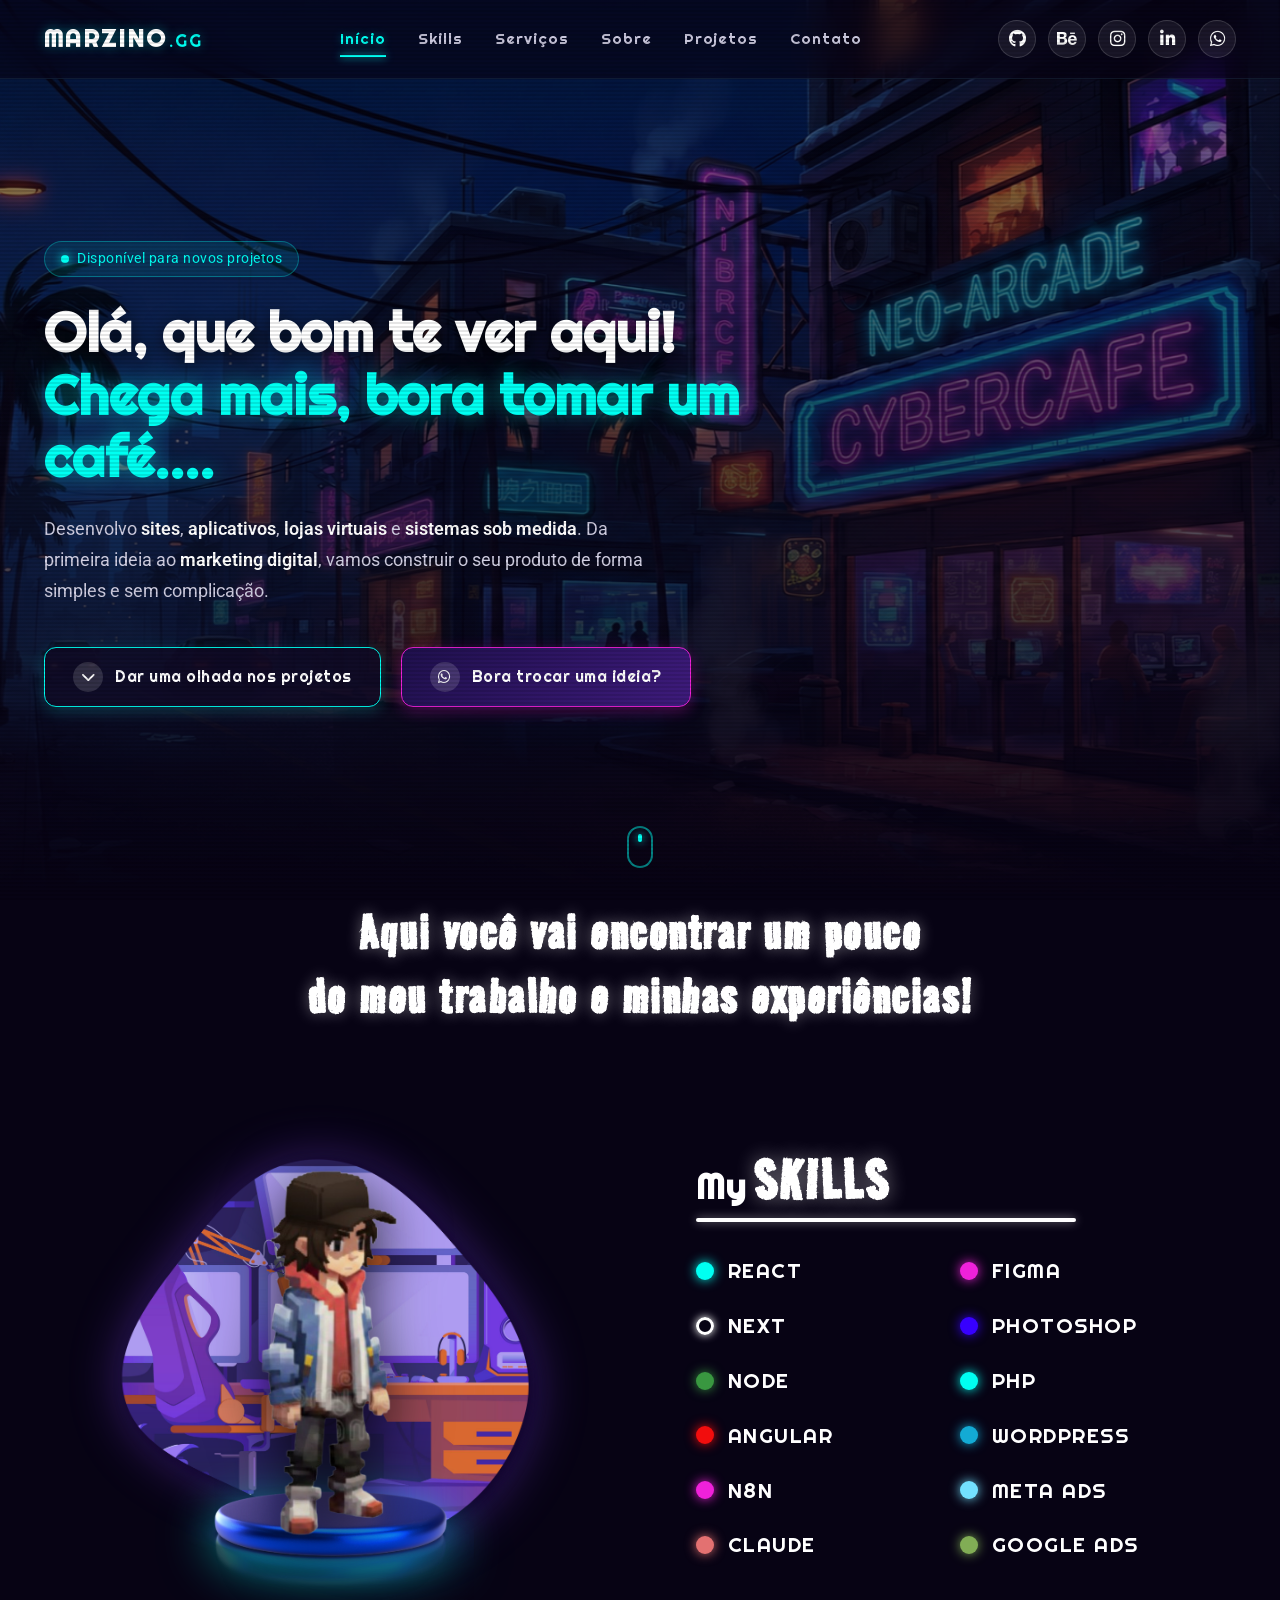
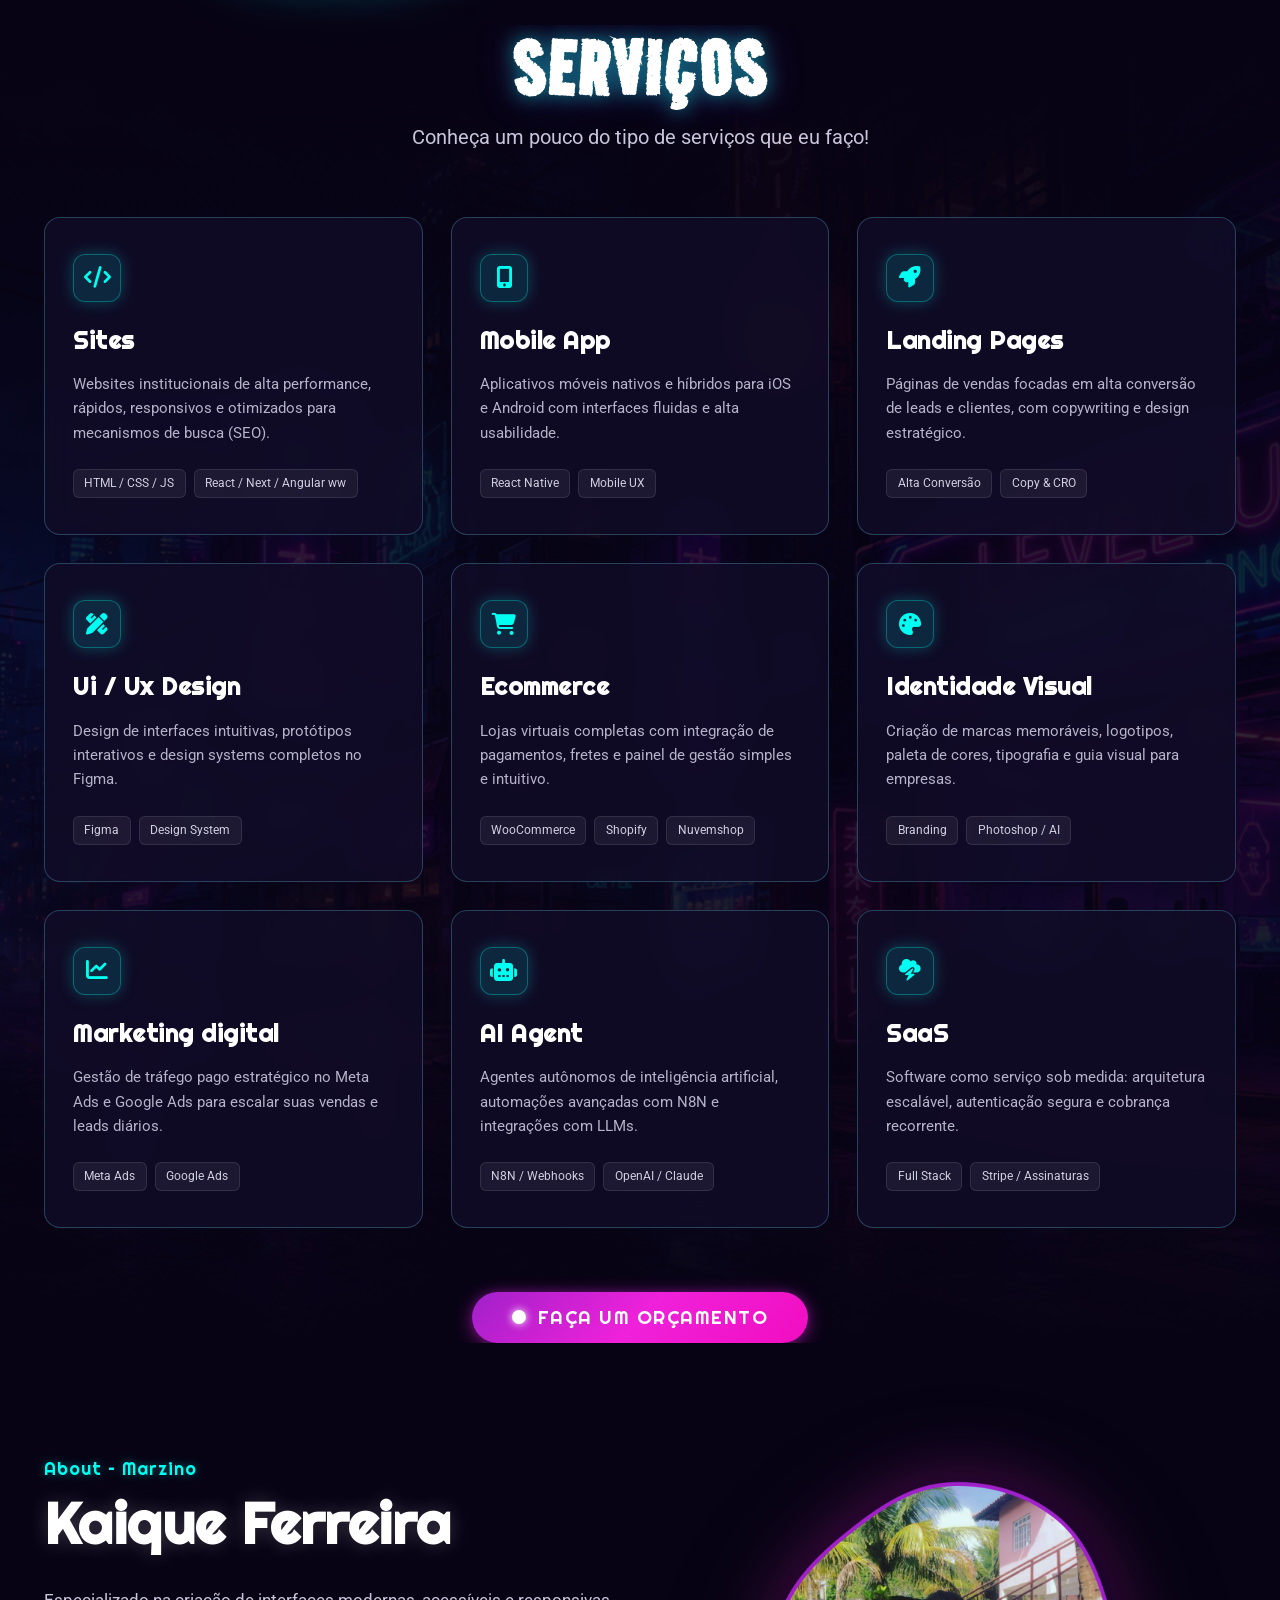
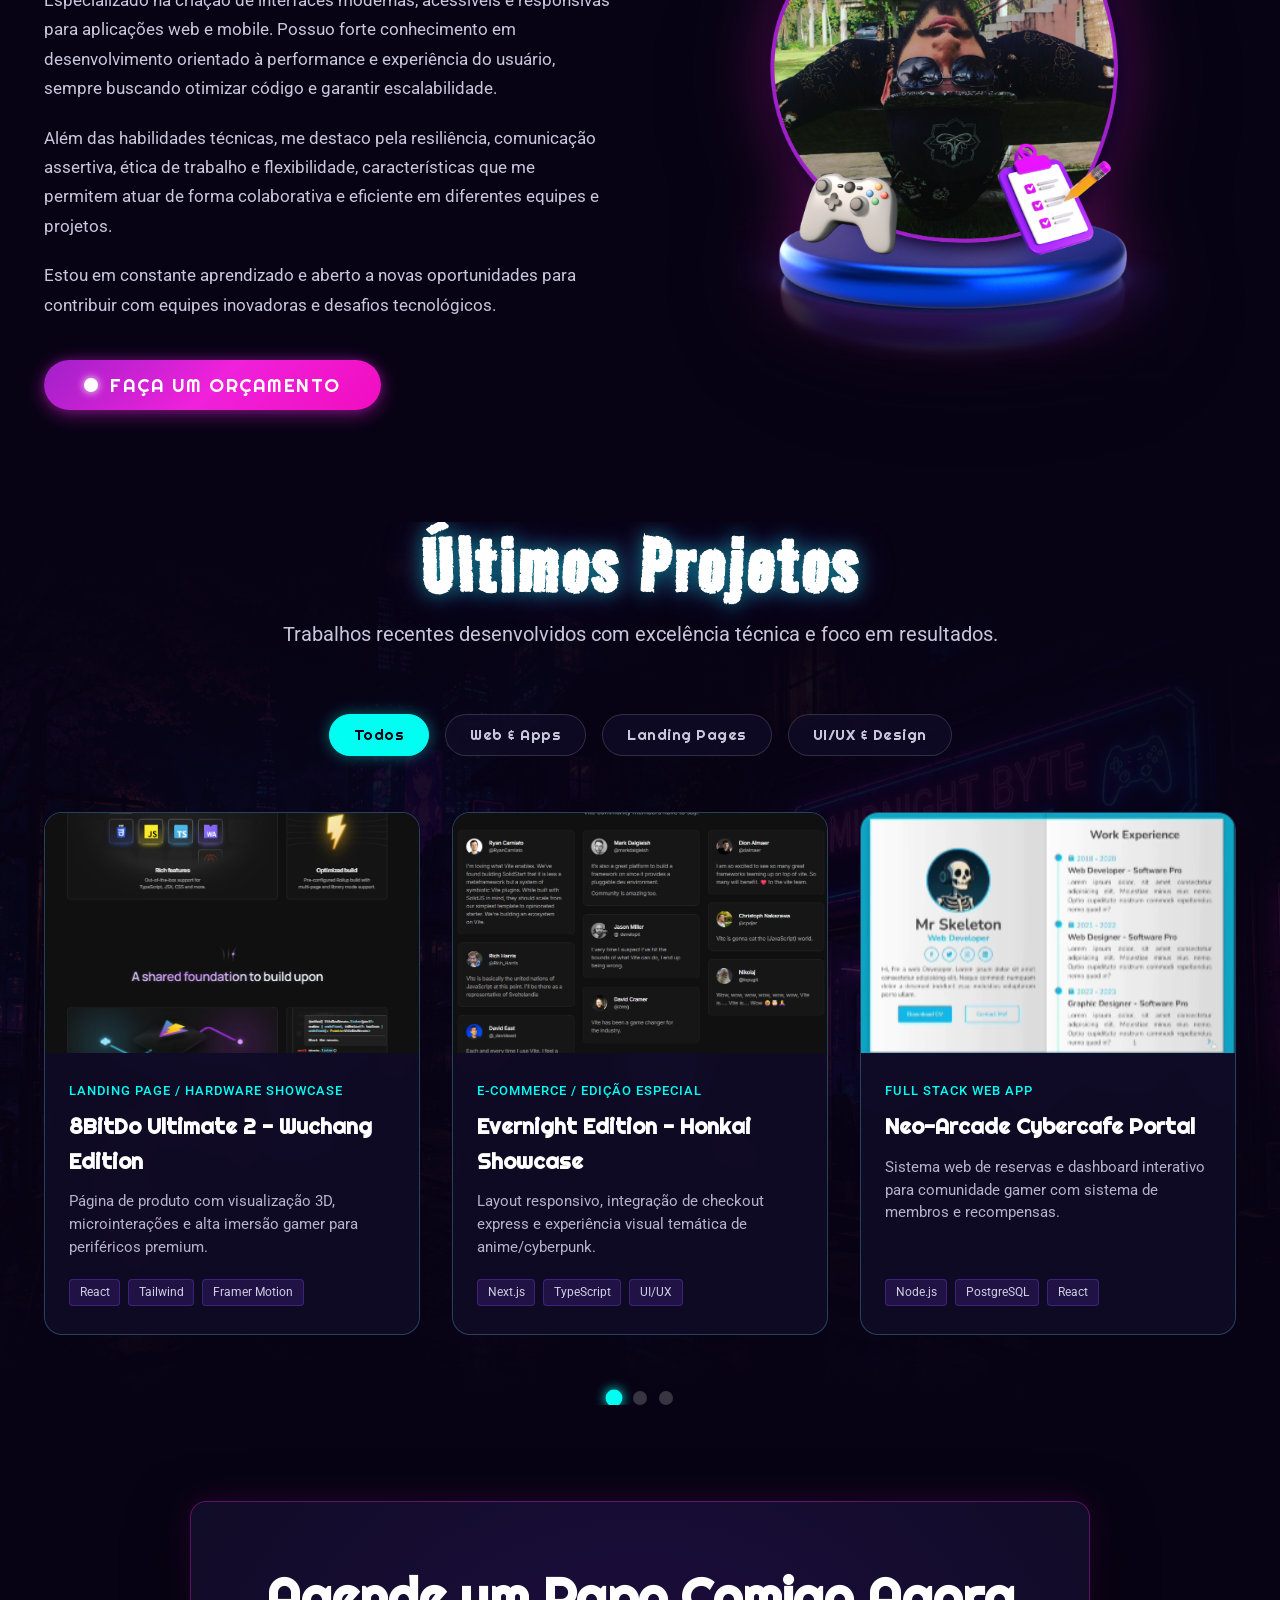
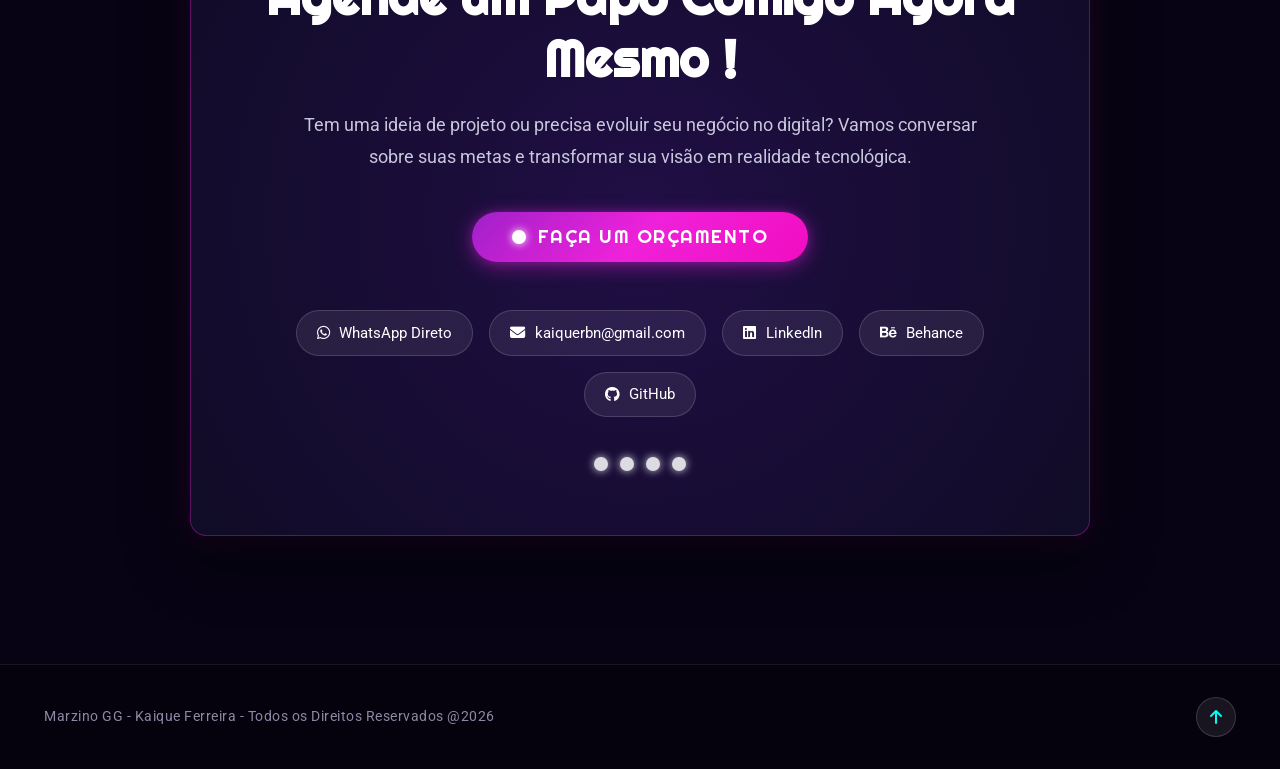
==== commit 7ce125f1: "sub openclaw for claude" ====
--- a/index.html
+++ b/index.html
@@ -179,7 +179,7 @@
                 </li>
                 <li class="skill-item">
                   <span class="skill-bullet dot-salmon"></span>
-                  <span class="skill-name">OPENCLAW</span>
+                  <span class="skill-name">CLAUDE</span>
                 </li>
               </ul>
 
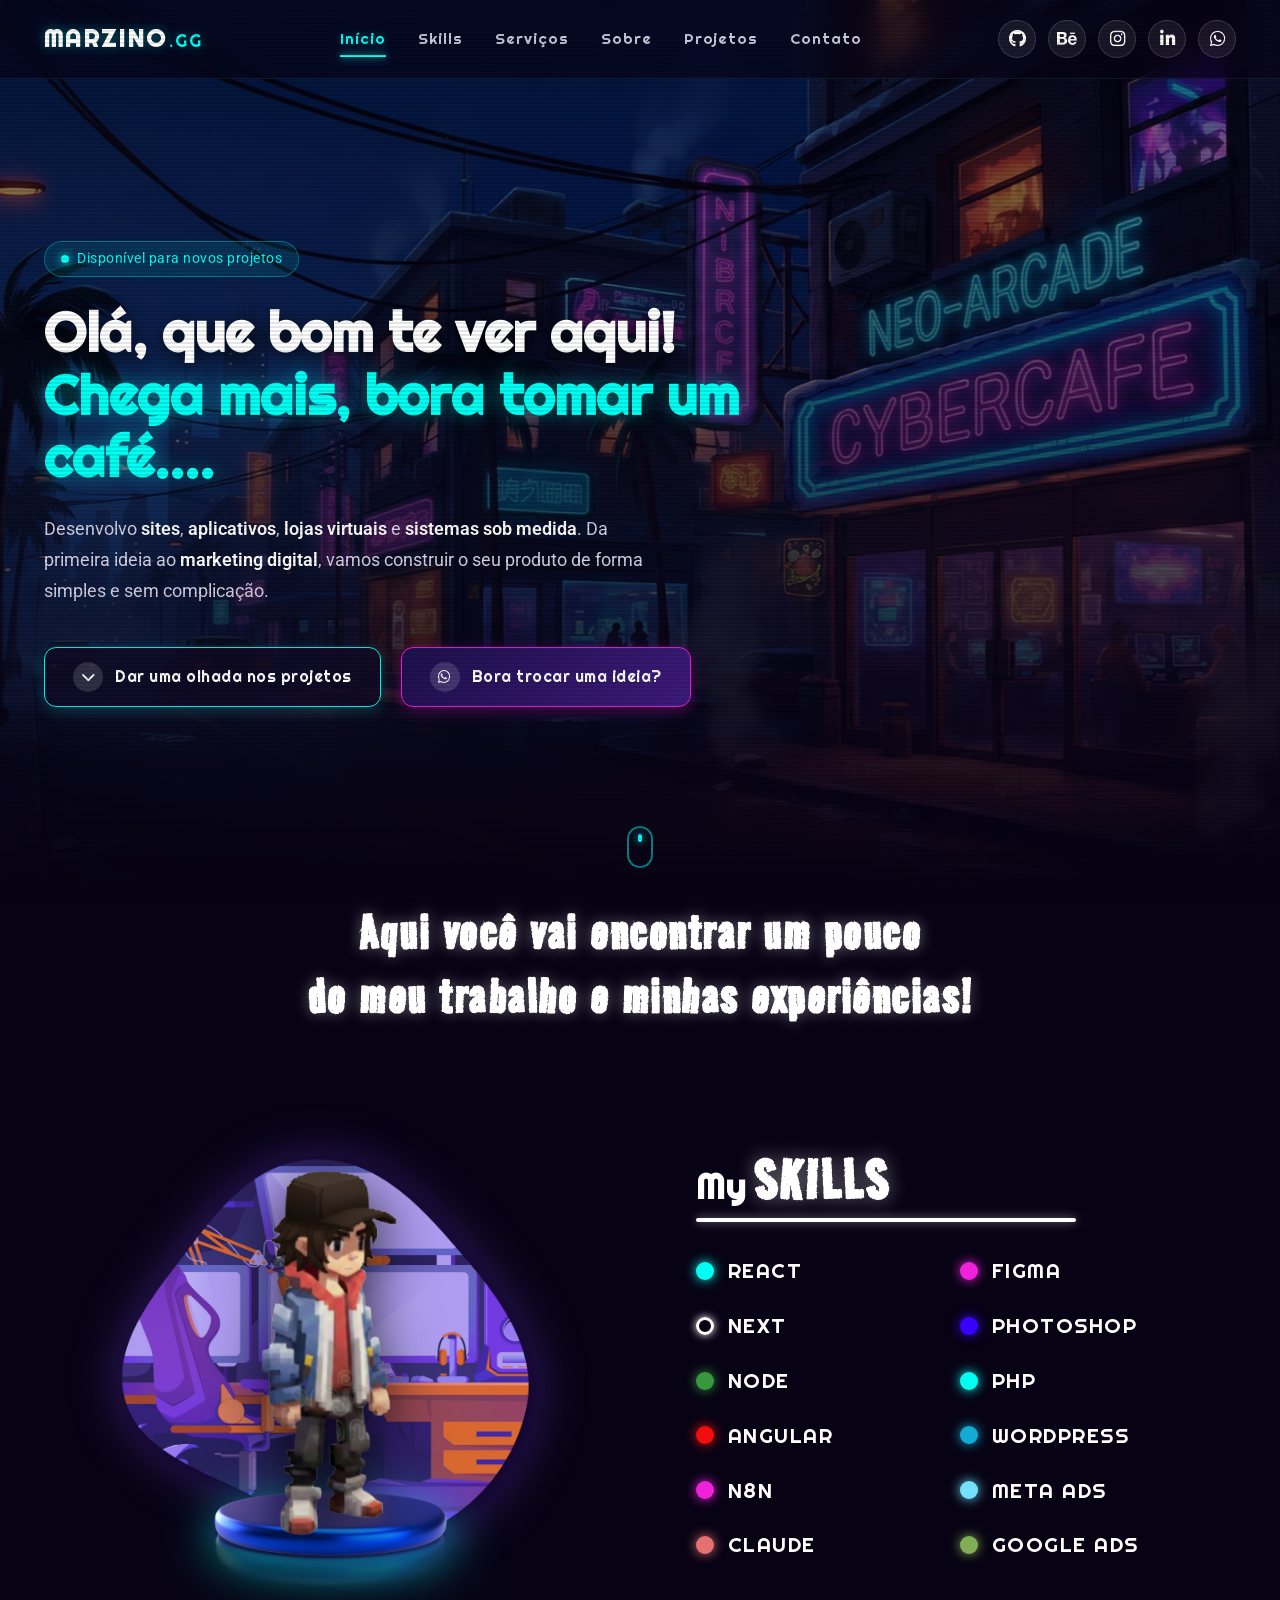
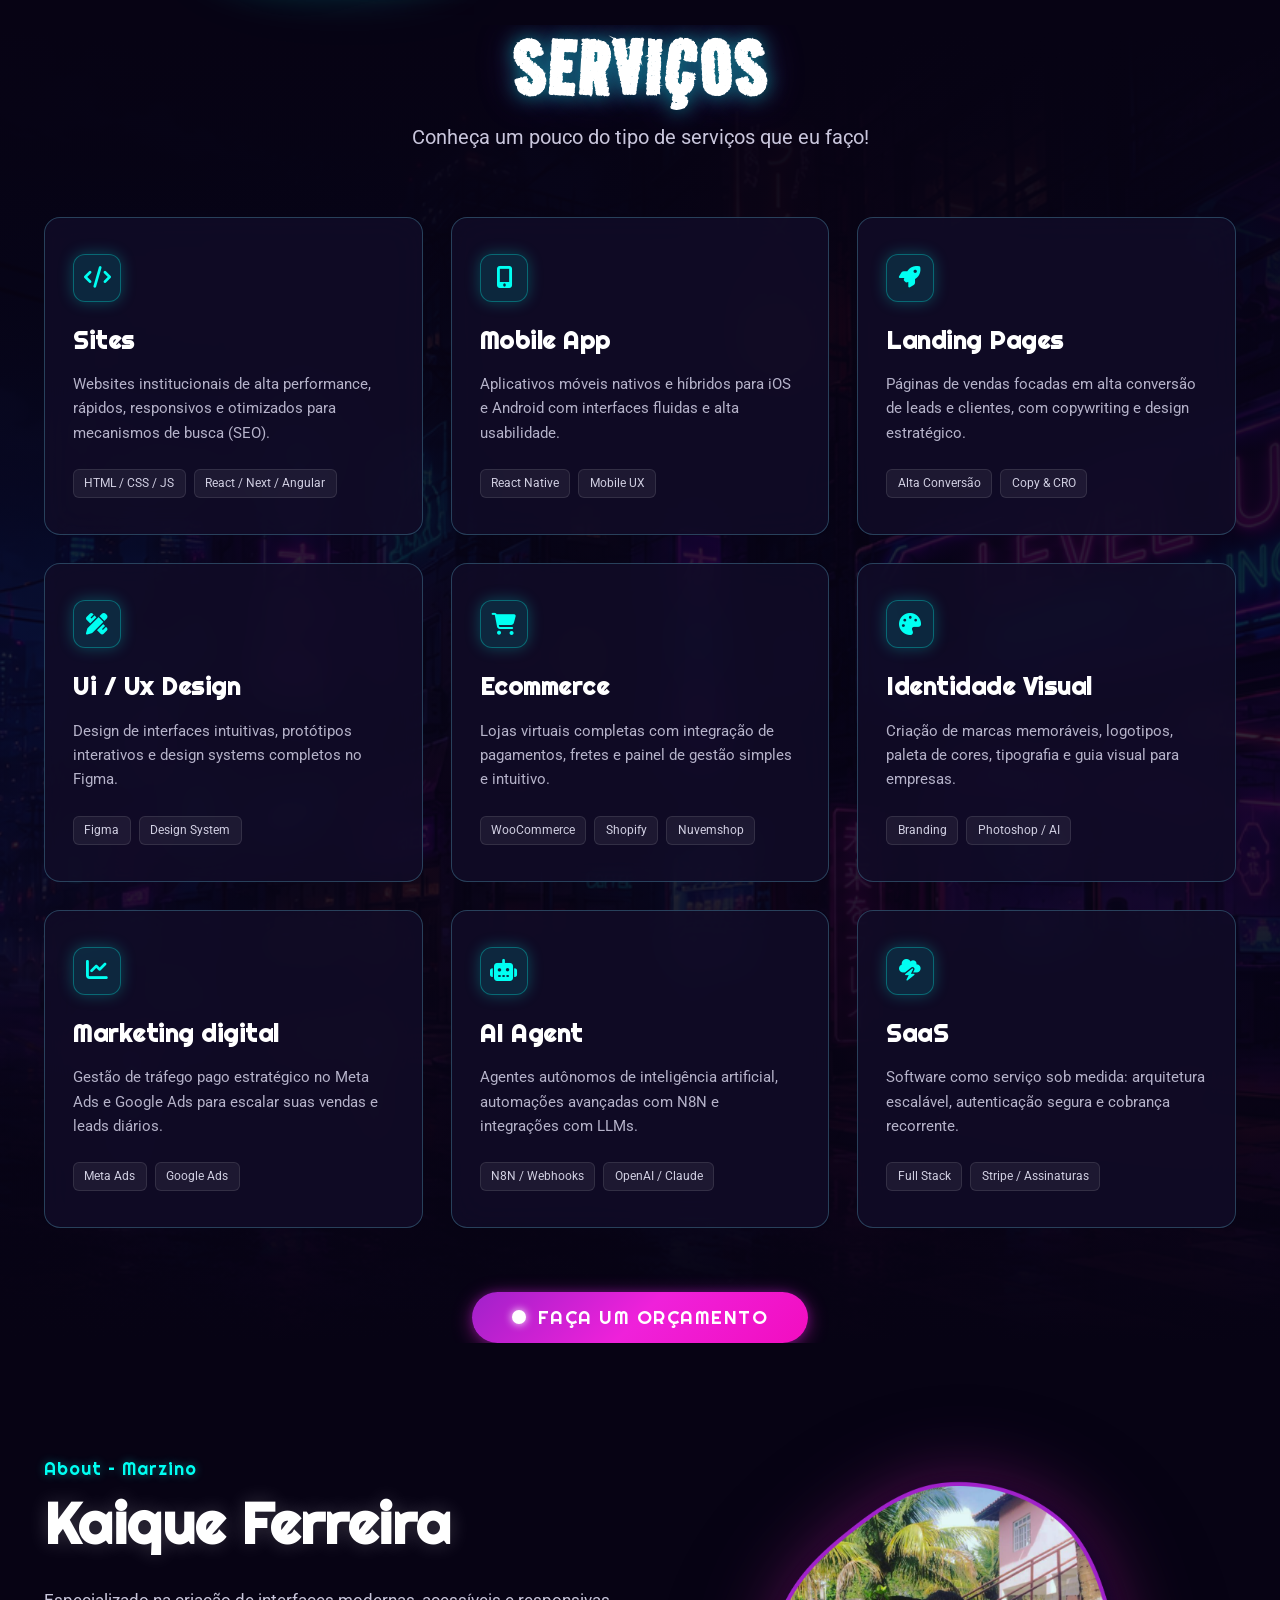
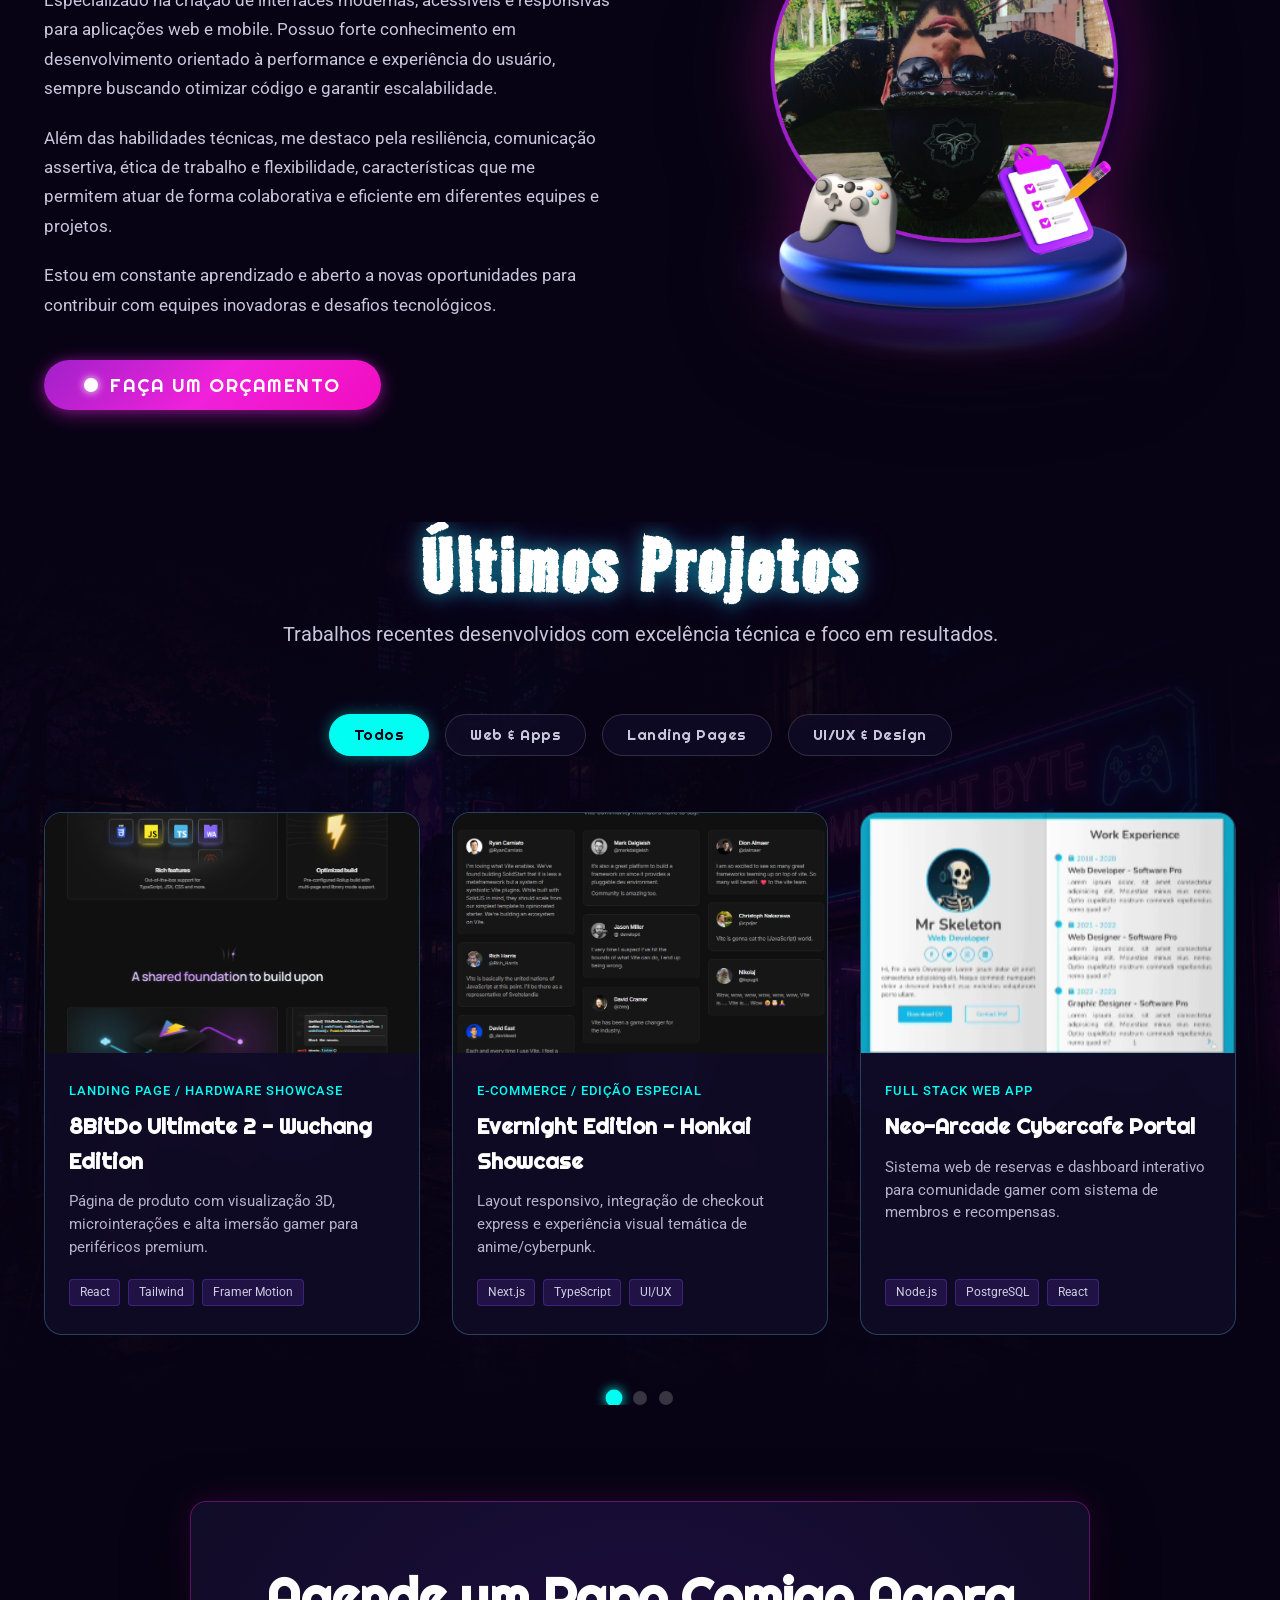
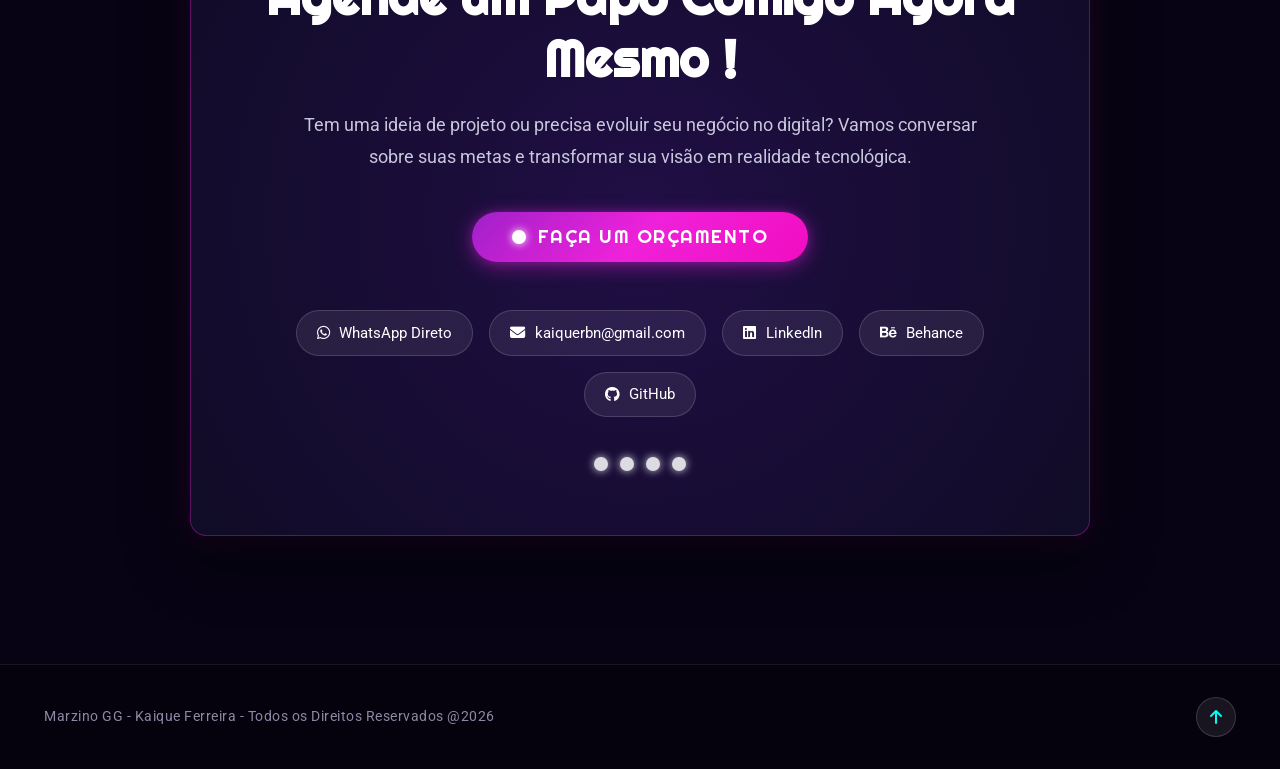
==== commit d303266d: "tirando ww do angular" ====
--- a/index.html
+++ b/index.html
@@ -242,7 +242,7 @@
             <p class="service-desc">Websites institucionais de alta performance, rápidos, responsivos e otimizados para mecanismos de busca (SEO).</p>
             <div class="service-footer">
               <span class="tag">HTML / CSS / JS</span>
-              <span class="tag">React / Next / Angular ww</span>
+              <span class="tag">React / Next / Angular</span>
             </div>
           </div>
 
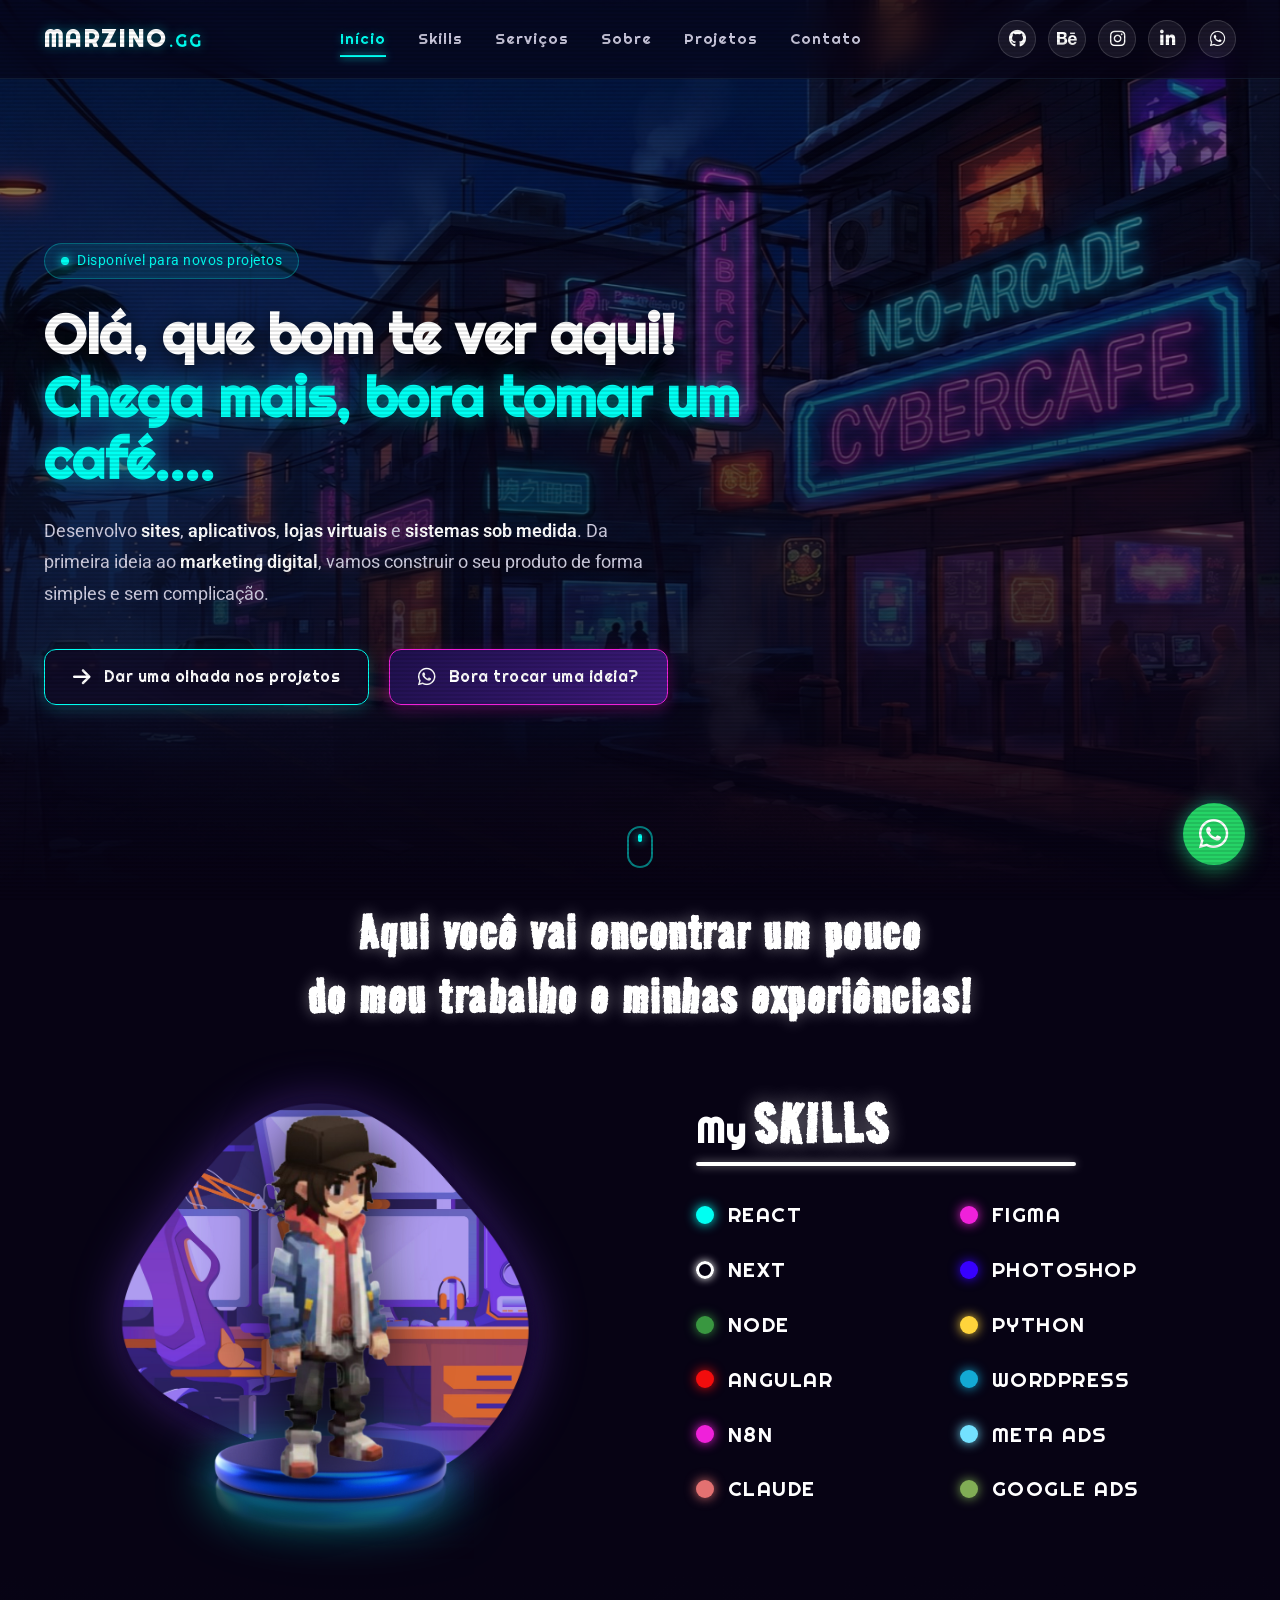
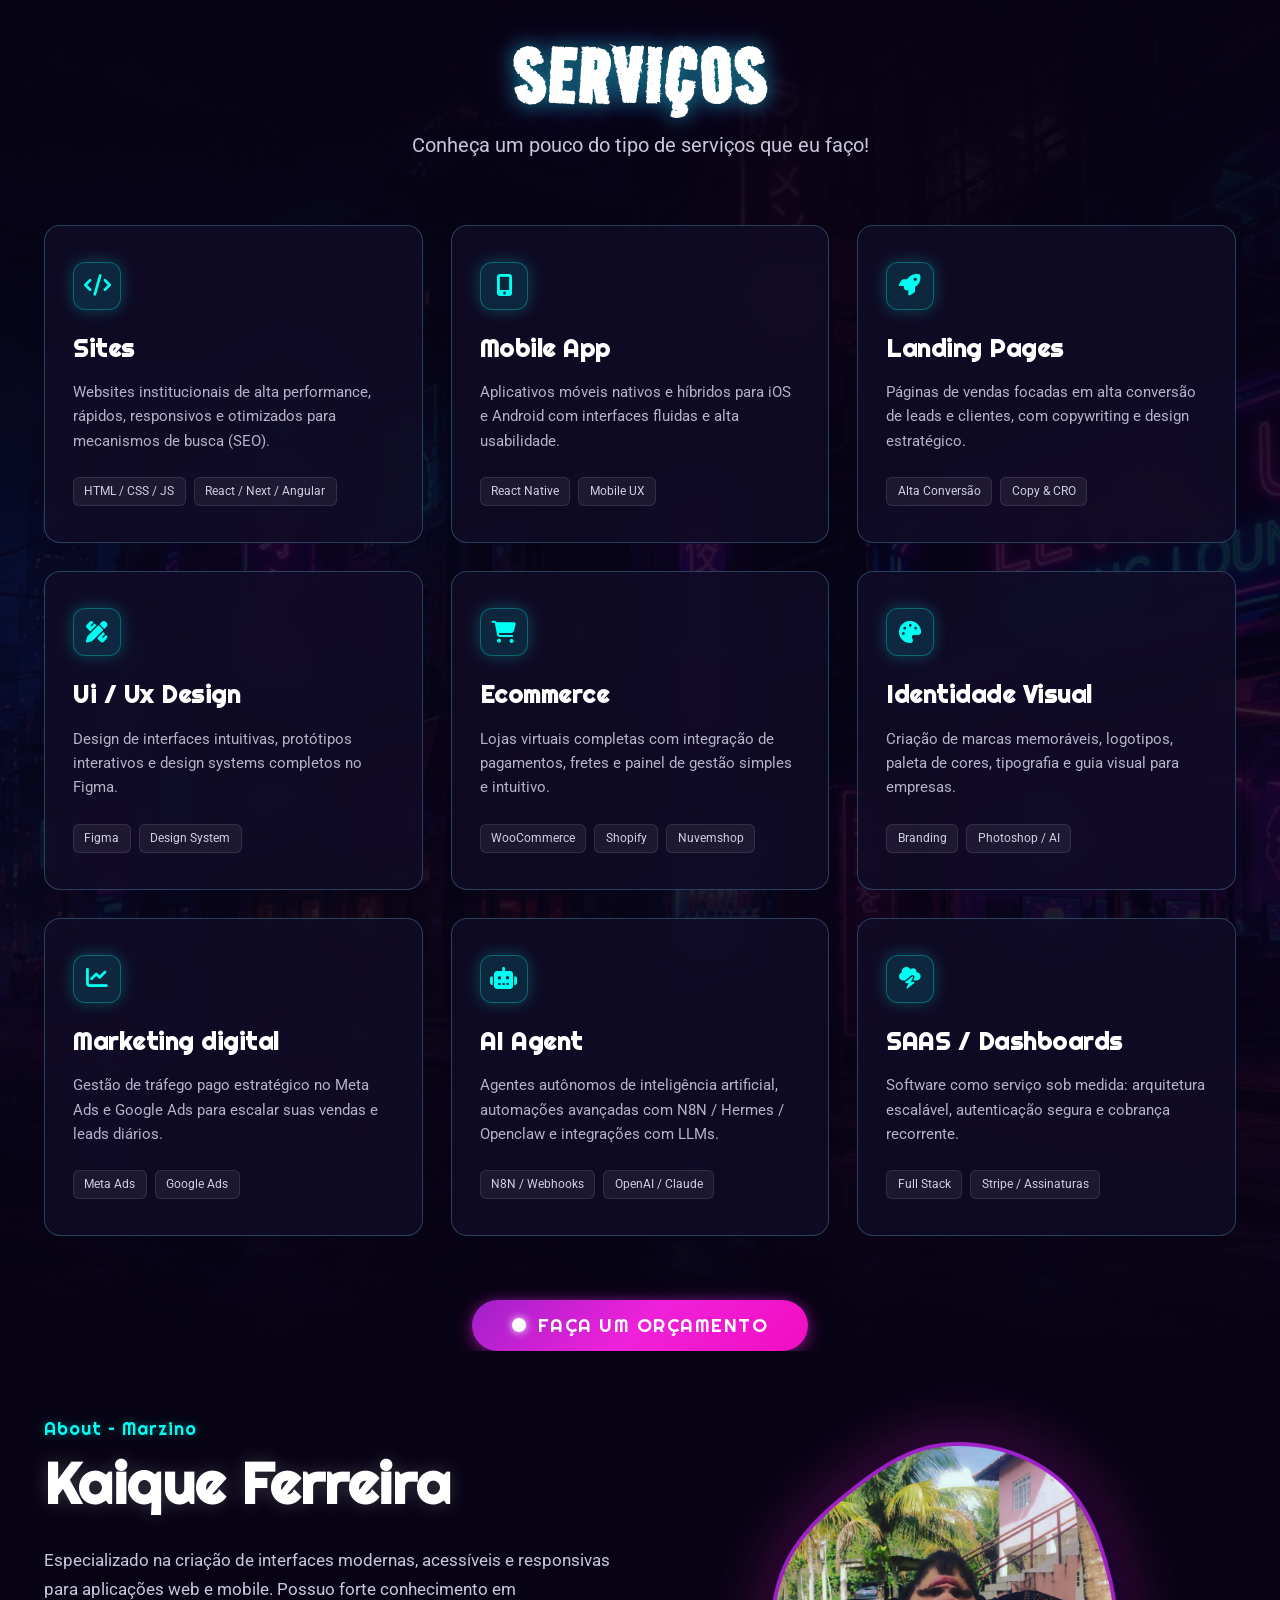
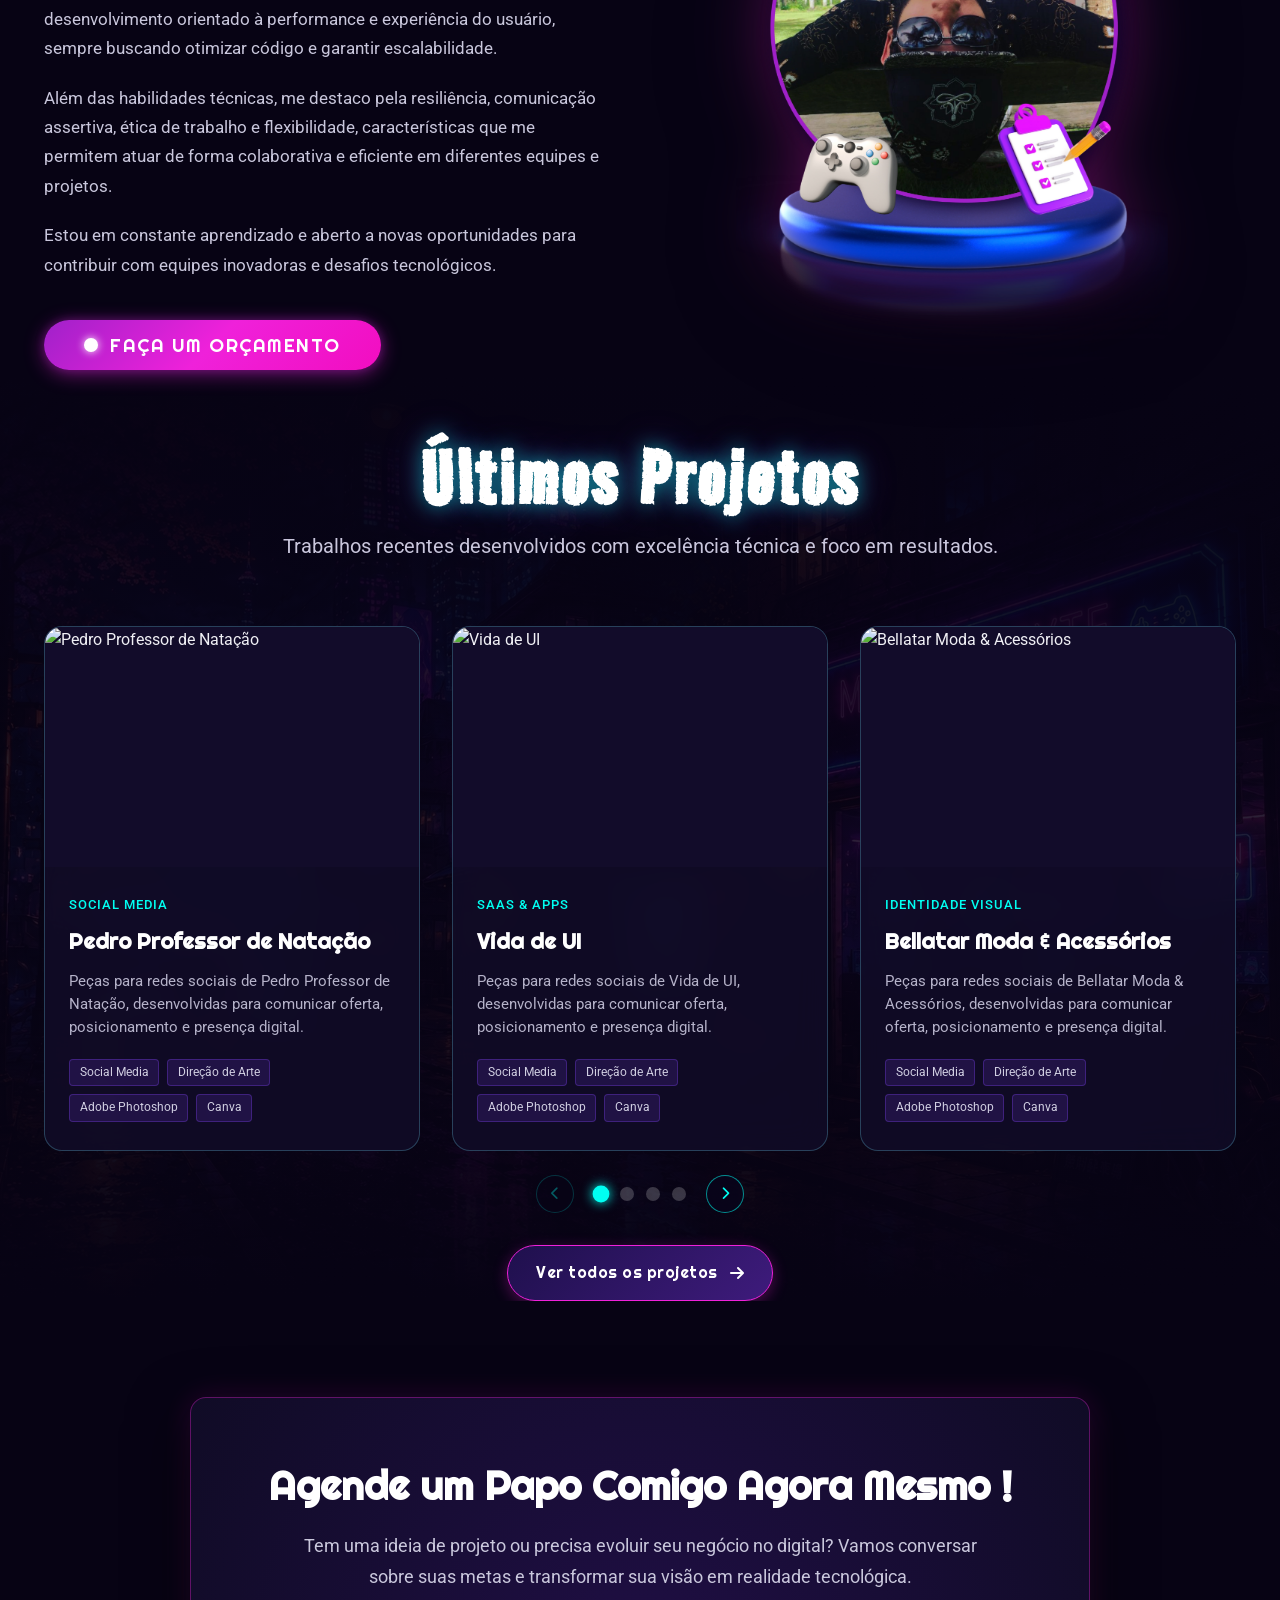
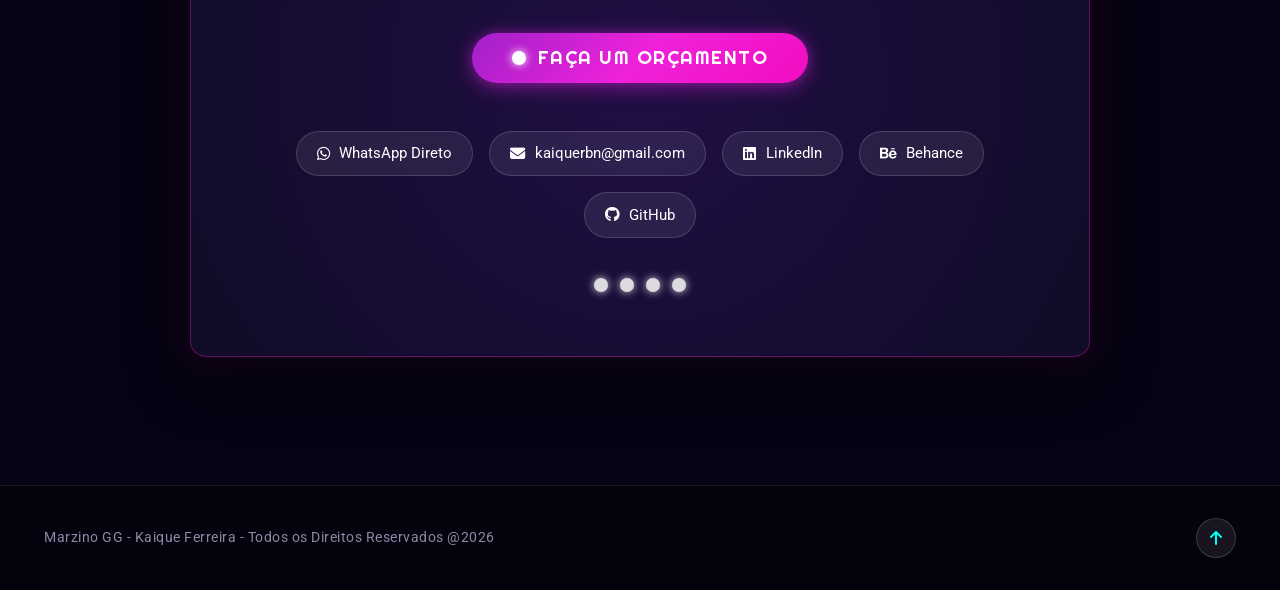
==== commit 835b098d: "Finalizando Site, adicionando Projetos etc." ====
--- a/index.html
+++ b/index.html
@@ -12,7 +12,7 @@
   <meta property="og:type" content="website">
   <meta property="og:title" content="Kaique Ferreira (Marzino) | Portfólio">
   <meta property="og:description" content="Desenvolvo sites, aplicativos, lojas virtuais e sistemas sob medida. Da primeira ideia ao produto final.">
-  <meta property="og:image" content="assets/full_page_figma_preview.png">
+  <meta property="og:image" content="assets/favicon.avif">
   
   <!-- Favicon -->
   <link rel="icon" type="image/png" href="assets/favicon.png">
@@ -47,7 +47,7 @@
         <a href="#skills" class="nav-link">Skills</a>
         <a href="#servicos" class="nav-link">Serviços</a>
         <a href="#sobre" class="nav-link">Sobre</a>
-        <a href="#projetos" class="nav-link">Projetos</a>
+        <a href="projetos.html" class="nav-link">Projetos</a>
         <a href="#contato" class="nav-link">Contato</a>
       </nav>
 
@@ -82,7 +82,7 @@
   <main>
     <!-- SECTION 1: HERO SECTION -->
     <section class="hero-section" id="hero">
-      <div class="hero-bg-layer" id="heroBg" style="background-image: url('assets/bg-hero.png');"></div>
+      <div class="hero-bg-layer" id="heroBg" style="background-image: url('assets/bg-hero.avif');"></div>
       <div class="hero-overlay"></div>
 
       <div class="container hero-content">
@@ -101,13 +101,13 @@
           </p>
 
           <div class="hero-actions">
-            <a href="#projetos" class="btn btn-secondary btn-icon" id="btnProjects">
-              <span class="icon-circle"><i class="fa-solid fa-chevron-down"></i></span>
+            <a href="projetos.html" class="btn btn-secondary btn-icon" id="btnProjects">
+              <i class="fa-solid fa-arrow-right hero-btn-icon" aria-hidden="true"></i>
               <span>Dar uma olhada nos projetos</span>
             </a>
 
             <a href="https://wa.me/5527997330865?text=Ol%C3%A1%20Kaique,%20vi%20seu%20portf%C3%B3lio%20e%20gostaria%20de%20conversar!" target="_blank" rel="noopener noreferrer" class="btn btn-primary btn-icon btn-glow" id="btnWhatsapp">
-              <span class="icon-circle"><i class="fa-brands fa-whatsapp"></i></span>
+              <i class="fa-brands fa-whatsapp hero-btn-icon" aria-hidden="true"></i>
               <span>Bora trocar uma ideia?</span>
             </a>
           </div>
@@ -139,9 +139,9 @@
           <!-- Character & Pedestal 3D Element Stage -->
           <div class="character-wrapper" data-aos="zoom-in">
             <div class="skills-visual-stage">
-              <img src="assets/arch-skills-clean.png" alt="Portal Neon" class="stage-arch">
-              <img src="assets/pedestal-blue-clean.png" alt="Pedestal Neon 3D" class="stage-pedestal">
-              <img src="assets/character-pixel-clean.png" alt="Avatar Kaique 3D Pixel" class="stage-character float-centered">
+              <img src="assets/arch-skills-clean.avif" alt="Portal Neon" class="stage-arch">
+              <img src="assets/pedestal-blue-clean.avif" alt="Pedestal Neon 3D" class="stage-pedestal">
+              <img src="assets/character-pixel-clean.avif" alt="Avatar Kaique 3D Pixel" class="stage-character float-centered">
             </div>
           </div>
 
@@ -194,8 +194,8 @@
                   <span class="skill-name">PHOTOSHOP</span>
                 </li>
                 <li class="skill-item">
-                  <span class="skill-bullet dot-cyan"></span>
-                  <span class="skill-name">PHP</span>
+                  <span class="skill-bullet dot-yellow"></span>
+                  <span class="skill-name">PYTHON</span>
                 </li>
                 <li class="skill-item">
                   <span class="skill-bullet dot-cyan-light"></span>
@@ -221,7 +221,7 @@
 
     <!-- SECTION 3: SERVICES SECTION -->
     <section class="services-section" id="servicos">
-      <div class="services-bg-layer" style="background-image: url('assets/bg-services.png');"></div>
+      <div class="services-bg-layer" style="background-image: url('assets/bg-services.avif');"></div>
       <div class="services-overlay"></div>
 
       <div class="container services-container">
@@ -324,18 +324,18 @@
             <div class="card-glow-border"></div>
             <div class="service-icon"><i class="fa-solid fa-robot"></i></div>
             <h3 class="service-title">AI Agent</h3>
-            <p class="service-desc">Agentes autônomos de inteligência artificial, automações avançadas com N8N e integrações com LLMs.</p>
+            <p class="service-desc">Agentes autônomos de inteligência artificial, automações avançadas com N8N / Hermes / Openclaw e integrações com LLMs.</p>
             <div class="service-footer">
               <span class="tag">N8N / Webhooks</span>
               <span class="tag">OpenAI / Claude</span>
             </div>
           </div>
 
-          <!-- 9. SaaS -->
+          <!-- 9. SaaS / Dashboards -->
           <div class="service-card glass-cyber" data-aos="fade-up" data-aos-delay="450">
             <div class="card-glow-border"></div>
             <div class="service-icon"><i class="fa-solid fa-cloud-bolt"></i></div>
-            <h3 class="service-title">SaaS</h3>
+            <h3 class="service-title">SAAS / Dashboards</h3>
             <p class="service-desc">Software como serviço sob medida: arquitetura escalável, autenticação segura e cobrança recorrente.</p>
             <div class="service-footer">
               <span class="tag">Full Stack</span>
@@ -389,7 +389,7 @@
           <!-- Stylized Visual Composite: Kaique photo + 3D podium + Joystick + Checklist -->
           <div class="about-visual" data-aos="fade-left">
             <div class="about-avatar-container">
-              <img src="assets/about-avatar-composite.png" alt="Kaique Ferreira - Foto e Elementos 3D" class="about-composite-img float-standard">
+              <img src="assets/about-avatar-composite.avif" alt="Kaique Ferreira - Foto e Elementos 3D" class="about-composite-img float-standard">
             </div>
           </div>
 
@@ -399,7 +399,7 @@
 
     <!-- SECTION 5: PROJECTS SHOWCASE (ÚLTIMOS PROJETOS) -->
     <section class="projects-section" id="projetos">
-      <div class="projects-bg-layer" style="background-image: url('assets/bg-projects.png');"></div>
+      <div class="projects-bg-layer" style="background-image: url('assets/bg-projects.avif');"></div>
       <div class="projects-overlay"></div>
 
       <div class="container projects-container">
@@ -409,93 +409,28 @@
           <p class="subtitle-roboto">Trabalhos recentes desenvolvidos com excelência técnica e foco em resultados.</p>
         </div>
 
-        <!-- Filter tabs for projects -->
-        <div class="project-filters" data-aos="fade-up">
-          <button class="filter-btn active" data-filter="all">Todos</button>
-          <button class="filter-btn" data-filter="web">Web & Apps</button>
-          <button class="filter-btn" data-filter="landing">Landing Pages</button>
-          <button class="filter-btn" data-filter="ui">UI/UX & Design</button>
-        </div>
-
         <!-- Projects Grid Showcase -->
         <div class="projects-grid" id="projectsGrid">
           
-          <!-- Project 1: 8BitDo Ultimate Controller Interactive Experience -->
-          <article class="project-card glass-cyber" data-category="web ui" data-aos="fade-up" data-aos-delay="100">
-            <div class="project-img-wrapper">
-              <img src="assets/project-1.png" alt="8BitDo Ultimate 2 Wireless Controller Showcase" loading="lazy">
-              <div class="project-img-overlay">
-                <div class="project-quick-links">
-                  <button class="quick-btn view-details-btn" data-project="1" title="Ver Detalhes"><i class="fa-solid fa-eye"></i></button>
-                  <a href="https://github.com" target="_blank" rel="noopener noreferrer" class="quick-btn" title="Código Fonte"><i class="fa-brands fa-github"></i></a>
-                </div>
-              </div>
-            </div>
-            <div class="project-info">
-              <span class="project-category">Landing Page / Hardware Showcase</span>
-              <h3 class="project-name">8BitDo Ultimate 2 - Wuchang Edition</h3>
-              <p class="project-summary">Página de produto com visualização 3D, microinterações e alta imersão gamer para periféricos premium.</p>
-              <div class="project-tags">
-                <span>React</span>
-                <span>Tailwind</span>
-                <span>Framer Motion</span>
-              </div>
-            </div>
-          </article>
-
-          <!-- Project 2: Honkai Star Rail Special Edition -->
-          <article class="project-card glass-cyber" data-category="web landing" data-aos="fade-up" data-aos-delay="200">
-            <div class="project-img-wrapper">
-              <img src="assets/project-2.png" alt="8BitDo Honkai Star Rail Evernight Edition" loading="lazy">
-              <div class="project-img-overlay">
-                <div class="project-quick-links">
-                  <button class="quick-btn view-details-btn" data-project="2" title="Ver Detalhes"><i class="fa-solid fa-eye"></i></button>
-                  <a href="https://github.com" target="_blank" rel="noopener noreferrer" class="quick-btn" title="Código Fonte"><i class="fa-brands fa-github"></i></a>
-                </div>
-              </div>
-            </div>
-            <div class="project-info">
-              <span class="project-category">E-commerce / Edição Especial</span>
-              <h3 class="project-name">Evernight Edition - Honkai Showcase</h3>
-              <p class="project-summary">Layout responsivo, integração de checkout express e experiência visual temática de anime/cyberpunk.</p>
-              <div class="project-tags">
-                <span>Next.js</span>
-                <span>TypeScript</span>
-                <span>UI/UX</span>
-              </div>
-            </div>
-          </article>
-
-          <!-- Project 3: Cyberpunk Interactive Platform -->
-          <article class="project-card glass-cyber" data-category="web ui" data-aos="fade-up" data-aos-delay="300">
-            <div class="project-img-wrapper">
-              <img src="assets/project-3.png" alt="Cyber Arcade Platform" loading="lazy">
-              <div class="project-img-overlay">
-                <div class="project-quick-links">
-                  <button class="quick-btn view-details-btn" data-project="3" title="Ver Detalhes"><i class="fa-solid fa-eye"></i></button>
-                  <a href="https://github.com" target="_blank" rel="noopener noreferrer" class="quick-btn" title="Código Fonte"><i class="fa-brands fa-github"></i></a>
-                </div>
-              </div>
-            </div>
-            <div class="project-info">
-              <span class="project-category">Full Stack Web App</span>
-              <h3 class="project-name">Neo-Arcade Cybercafe Portal</h3>
-              <p class="project-summary">Sistema web de reservas e dashboard interativo para comunidade gamer com sistema de membros e recompensas.</p>
-              <div class="project-tags">
-                <span>Node.js</span>
-                <span>PostgreSQL</span>
-                <span>React</span>
-              </div>
-            </div>
-          </article>
-
         </div>
 
         <!-- Carousel Pagination Dots (From Figma) -->
-        <div class="carousel-dots-wrapper">
-          <span class="dot active" data-index="0"></span>
-          <span class="dot" data-index="1"></span>
-          <span class="dot" data-index="2"></span>
+        <div class="carousel-navigation" aria-label="Navegação dos projetos">
+          <button class="carousel-arrow" id="carouselPrev" type="button" aria-label="Projetos anteriores">
+            <i class="fa-solid fa-chevron-left" aria-hidden="true"></i>
+          </button>
+          <div class="carousel-dots-wrapper">
+            <!-- Os pontos são criados dinamicamente pelo script.js. -->
+          </div>
+          <button class="carousel-arrow" id="carouselNext" type="button" aria-label="Próximos projetos">
+            <i class="fa-solid fa-chevron-right" aria-hidden="true"></i>
+          </button>
+        </div>
+
+        <div class="home-projects-cta">
+          <a href="projetos.html" class="btn btn-primary">
+            Ver todos os projetos <i class="fa-solid fa-arrow-right" aria-hidden="true"></i>
+          </a>
         </div>
 
       </div>
@@ -606,8 +541,8 @@
             <option value="UI / UX Design & Protótipo">UI / UX Design & Protótipo</option>
             <option value="Identidade Visual & Branding">Identidade Visual & Branding</option>
             <option value="Gestão de Tráfego / Marketing">Gestão de Tráfego / Marketing</option>
-            <option value="Agente AI / Automação N8N">Agente AI / Automação N8N</option>
-            <option value="SaaS / Sistema Customizado">SaaS / Sistema Customizado</option>
+            <option value="Agente AI / Automações (N8N / Hermes / Openclaw)">Agente AI / Automações (N8N / Hermes / Openclaw)</option>
+            <option value="SAAS / Dashboards">SAAS / Dashboards</option>
             <option value="Outro / Consultoria">Outro / Consultoria</option>
           </select>
         </div>
@@ -636,6 +571,17 @@
     </div>
   </div>
 
+  <!-- Floating WhatsApp Button -->
+  <a href="https://wa.me/5527997330865?text=Ol%C3%A1%20Kaique,%20vi%20seu%20portf%C3%B3lio%20e%20gostaria%20de%20conversar!" 
+     target="_blank" 
+     rel="noopener noreferrer" 
+     class="floating-whatsapp-btn" 
+     aria-label="Conversar no WhatsApp"
+     title="Conversar no WhatsApp">
+    <i class="fa-brands fa-whatsapp"></i>
+    <span class="whatsapp-tooltip">Bora trocar uma ideia?</span>
+  </a>
+
   <script src="script.js"></script>
 </body>
 </html>
--- a/style.css
+++ b/style.css
@@ -367,6 +367,12 @@
   font-size: 0.9rem;
 }
 
+/* Ícones dos CTAs do banner sem cápsula visual, para uma leitura mais limpa. */
+.hero-actions .hero-btn-icon {
+  font-size: 1.25rem;
+  line-height: 1;
+}
+
 /* Glassmorphism Card Style */
 .glass-cyber {
   background: var(--bg-dark-card);
@@ -542,7 +548,7 @@
 
 .skills-header {
   text-align: center;
-  margin-bottom: 3.5rem;
+  margin-bottom: 0;
 }
 
 .skills-main-tagline {
@@ -725,6 +731,7 @@
 .dot-cyan-light { background: #13aad4; box-shadow: 0 0 12px #13aad4; }
 .dot-sky { background: #73e1ff; box-shadow: 0 0 12px #73e1ff; }
 .dot-olive { background: #81ad55; box-shadow: 0 0 12px #81ad55; }
+.dot-yellow { background: #ffd43b; box-shadow: 0 0 12px #ffd43b; }
 
 /* ==========================================================================
    SECTION 3: SERVIÇOS
@@ -779,7 +786,7 @@
   color: #ffffff;
   text-shadow: 0 0 20px rgba(0, 255, 242, 0.5), 0 0 40px rgba(132, 70, 255, 0.3);
   line-height: 1;
-  margin-bottom: 0.5rem;
+  margin: 4rem 0 0.5rem 0;
 }
 
 .subtitle-roboto {
@@ -870,7 +877,7 @@
 
 .about-section {
   position: relative;
-  padding: 7rem 0;
+  padding: 4rem 0 0 0;
   background: var(--bg-dark-deep);
   z-index: 2;
 }
@@ -941,6 +948,14 @@
 .projects-section {
   position: relative;
   padding: 0 0;
+  overflow: hidden;
+}
+
+/* Dedicated Projects Page */
+.projects-page-section {
+  position: relative;
+  min-height: 100vh;
+  padding: 8.5rem 0 6rem;
   overflow: hidden;
 }
 
@@ -1011,11 +1026,49 @@
   margin-bottom: 3.5rem;
 }
 
+/* Home: horizontal carousel. The full projects page keeps the grid above. */
+.projects-grid.home-projects-carousel {
+  display: flex;
+  gap: 2rem;
+  overflow: hidden;
+  margin-bottom: 1.5rem;
+}
+
+.home-projects-carousel .project-card {
+  flex: 0 0 calc((100% - 4rem) / 3);
+  min-width: 0;
+  transform: translateX(calc(var(--home-carousel-translate, 0px) + var(--home-carousel-drag, 0px)));
+  transition: transform 0.5s ease;
+}
+
+.projects-grid.home-projects-carousel {
+  cursor: grab;
+  touch-action: pan-y;
+}
+
+.projects-grid.home-projects-carousel.is-dragging {
+  cursor: grabbing;
+}
+
+.home-projects-carousel.is-dragging .project-card {
+  transition: none;
+}
+
+.projects-load-more {
+  min-height: 2rem;
+  display: flex;
+  justify-content: center;
+  align-items: center;
+  color: #c9c7dc;
+  font-size: 0.9rem;
+}
+
 .project-card {
   border-radius: 18px;
   overflow: hidden;
   display: flex;
   flex-direction: column;
+  cursor: pointer;
 }
 
 .project-img-wrapper {
@@ -1053,6 +1106,15 @@
 }
 
 .project-card:hover .project-img-overlay {
+  opacity: 1;
+}
+
+.project-card:focus-visible {
+  outline: 2px solid var(--neon-cyan);
+  outline-offset: 4px;
+}
+
+.project-card:focus-visible .project-img-overlay {
   opacity: 1;
 }
 
@@ -1126,16 +1188,58 @@
   color: #d1cfe2;
 }
 
-/* Carousel Pagination Dots (From Figma) */
+/* Carousel Navigation */
+.carousel-navigation {
+  display: flex;
+  align-items: center;
+  justify-content: center;
+  gap: 1.25rem;
+}
+
+.home-projects-cta {
+  display: flex;
+  justify-content: center;
+  margin-top: 2rem;
+}
+
+.home-projects-cta .btn {
+  border-radius: 999px;
+}
+
 .carousel-dots-wrapper {
   display: flex;
   justify-content: center;
   gap: 0.75rem;
+}
+
+.carousel-arrow {
+  width: 38px;
+  height: 38px;
+  padding: 0;
+  border: 1px solid rgba(0, 255, 242, 0.55);
+  border-radius: 50%;
+  background: rgba(8, 5, 27, 0.75);
+  color: var(--neon-cyan);
+  cursor: pointer;
+  transition: transform var(--transition-fast), background var(--transition-fast), opacity var(--transition-fast);
+}
+
+.carousel-arrow:hover:not(:disabled) {
+  background: var(--neon-cyan);
+  color: #070314;
+  transform: scale(1.08);
+}
+
+.carousel-arrow:disabled {
+  cursor: not-allowed;
+  opacity: 0.35;
 }
 
 .carousel-dots-wrapper .dot {
   width: 14px;
   height: 14px;
+  padding: 0;
+  border: 0;
   border-radius: 50%;
   background: rgba(255, 255, 255, 0.2);
   cursor: pointer;
@@ -1146,6 +1250,18 @@
   background: var(--neon-cyan);
   box-shadow: 0 0 10px var(--neon-cyan);
   transform: scale(1.2);
+}
+
+@media (max-width: 992px) {
+  .home-projects-carousel .project-card {
+    flex-basis: calc((100% - 2rem) / 2);
+  }
+}
+
+@media (max-width: 640px) {
+  .home-projects-carousel .project-card {
+    flex-basis: 100%;
+  }
 }
 
 /* ==========================================================================
@@ -1171,7 +1287,7 @@
 
 .contact-main-heading {
   font-family: var(--font-heading);
-  font-size: clamp(2rem, 4vw, 3.2rem);
+  font-size: clamp(2rem, 4vw, 2.5rem);
   color: #ffffff;
   margin-bottom: 1.25rem;
   line-height: 1.2;
@@ -1527,17 +1643,38 @@
     grid-template-columns: 1fr;
   }
 
+  .services-section .section-title-center {
+    margin-top: 4rem;
+  }
+
+  .projects-section .title-roadrage {
+    margin: 0 0 0.5rem 0;
+  }
+
   .projects-grid {
     grid-template-columns: 1fr;
   }
 
   .skills-dual-columns {
-    grid-template-columns: 1fr;
+    grid-template-columns: 1fr 1fr;
     gap: 1rem;
   }
 
   .skills-card-box {
     padding: 2rem 1.5rem;
+  }
+
+  .skills-white-line {
+    max-width: 100%;
+  }
+
+  .skills-main-title {
+    display: inherit;
+    text-align: center;
+  }
+
+  .skills-list-container {
+    padding-left: 0;
   }
 
   .hero-actions {
@@ -1562,4 +1699,81 @@
     gap: 1rem;
     text-align: center;
   }
-}
+
+  .floating-whatsapp-btn {
+    bottom: 1.5rem;
+    right: 1.5rem;
+    width: 52px;
+    height: 52px;
+    font-size: 1.75rem;
+  }
+
+  .whatsapp-tooltip {
+    display: none;
+  }
+}
+
+/* ==========================================================================
+   FLOATING WHATSAPP BUTTON
+   ========================================================================== */
+
+.floating-whatsapp-btn {
+  position: fixed;
+  bottom: 2.2rem;
+  right: 2.2rem;
+  width: 62px;
+  height: 62px;
+  background: #25d366;
+  color: #ffffff;
+  border-radius: 50%;
+  display: flex;
+  align-items: center;
+  justify-content: center;
+  font-size: 2.1rem;
+  box-shadow: 0 6px 25px rgba(37, 211, 102, 0.5), 0 0 15px rgba(0, 255, 242, 0.25);
+  z-index: 998;
+  transition: all var(--transition-smooth);
+  animation: whatsappPulse 3s infinite;
+  text-decoration: none;
+}
+
+.floating-whatsapp-btn:hover {
+  background: #1eb956;
+  transform: scale(1.1) translateY(-4px);
+  box-shadow: 0 10px 30px rgba(37, 211, 102, 0.8), 0 0 25px rgba(0, 255, 242, 0.5);
+  color: #ffffff;
+}
+
+@keyframes whatsappPulse {
+  0%, 100% {
+    box-shadow: 0 6px 20px rgba(37, 211, 102, 0.5), 0 0 0 0 rgba(37, 211, 102, 0.6);
+  }
+  50% {
+    box-shadow: 0 8px 30px rgba(37, 211, 102, 0.8), 0 0 0 14px rgba(37, 211, 102, 0);
+  }
+}
+
+.whatsapp-tooltip {
+  position: absolute;
+  right: 76px;
+  top: 50%;
+  transform: translateY(-50%) translateX(10px);
+  background: rgba(7, 3, 20, 0.95);
+  border: 1px solid var(--neon-cyan);
+  color: #ffffff;
+  padding: 0.5rem 1.1rem;
+  border-radius: 9999px;
+  font-family: var(--font-heading);
+  font-size: 0.88rem;
+  letter-spacing: 0.5px;
+  white-space: nowrap;
+  opacity: 0;
+  pointer-events: none;
+  transition: all var(--transition-fast);
+  box-shadow: 0 4px 15px rgba(0, 0, 0, 0.6), 0 0 10px var(--neon-cyan-glow);
+}
+
+.floating-whatsapp-btn:hover .whatsapp-tooltip {
+  opacity: 1;
+  transform: translateY(-50%) translateX(0);
+}
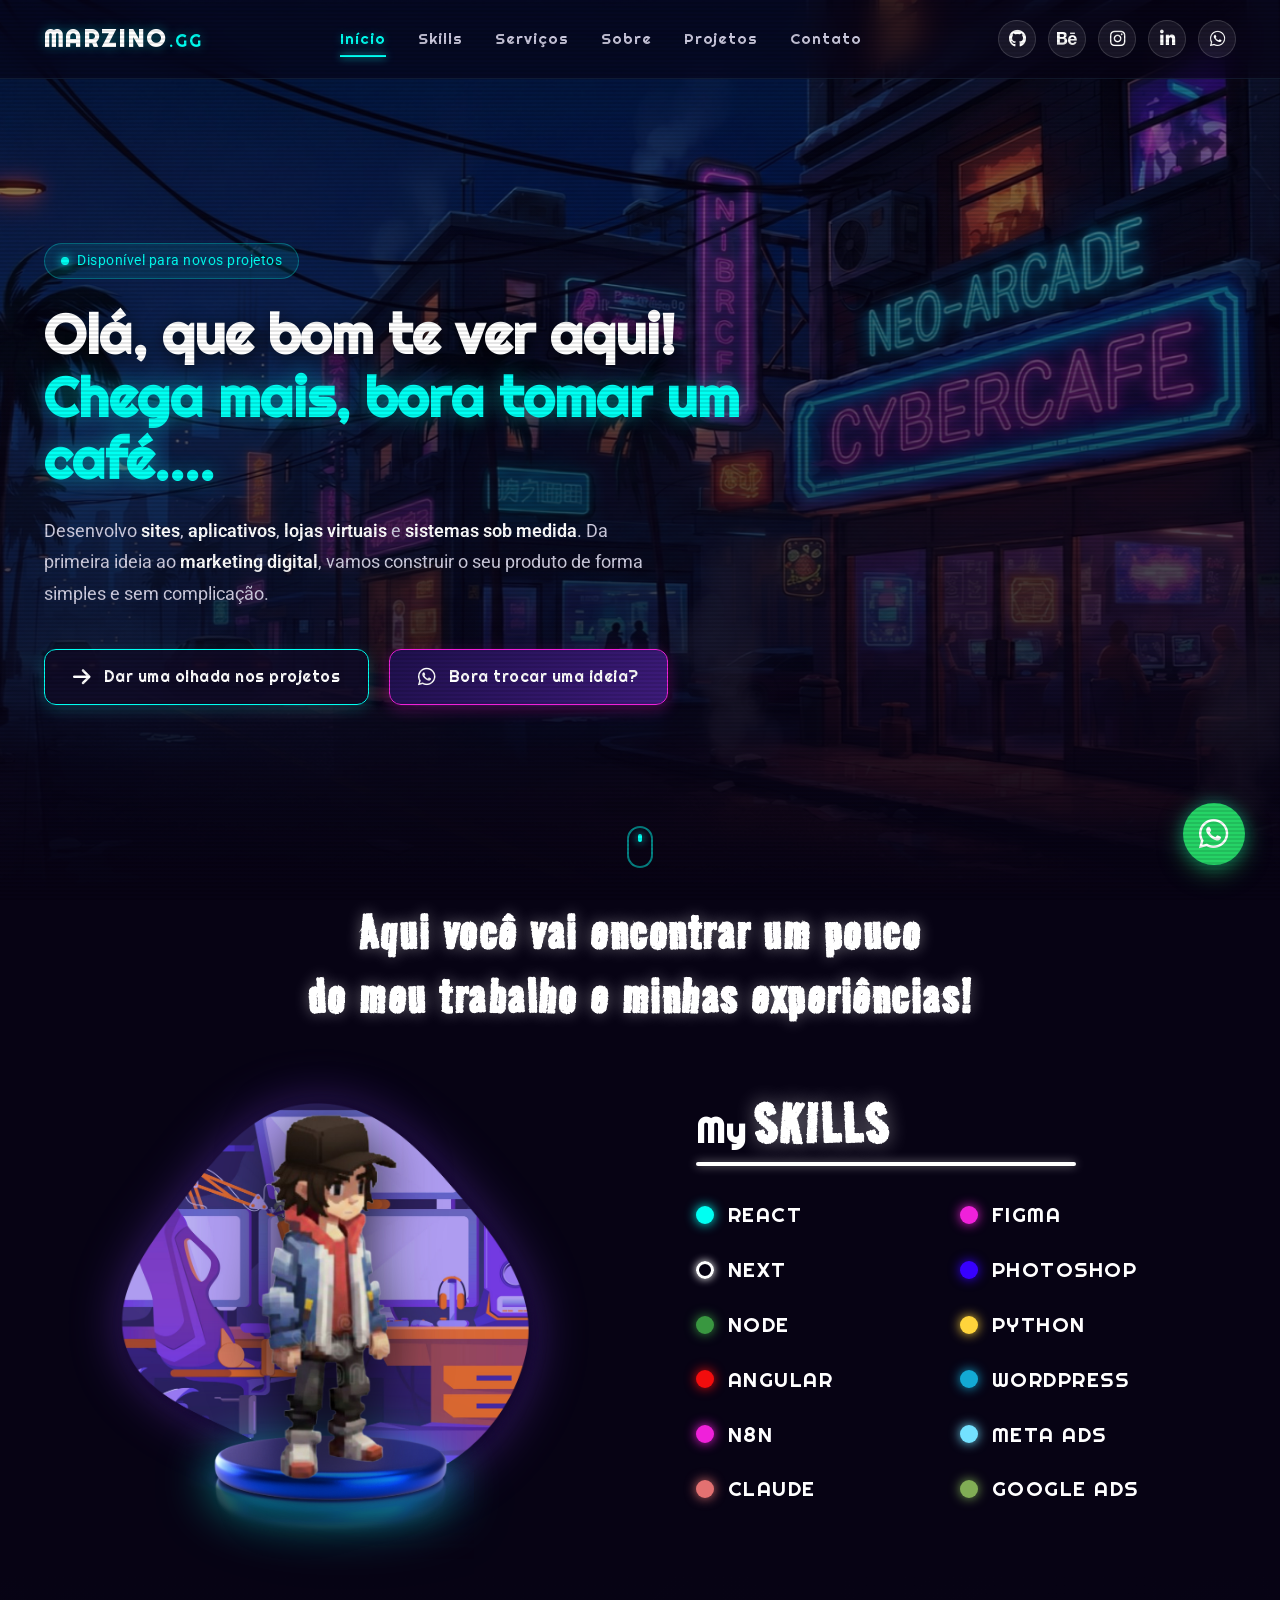
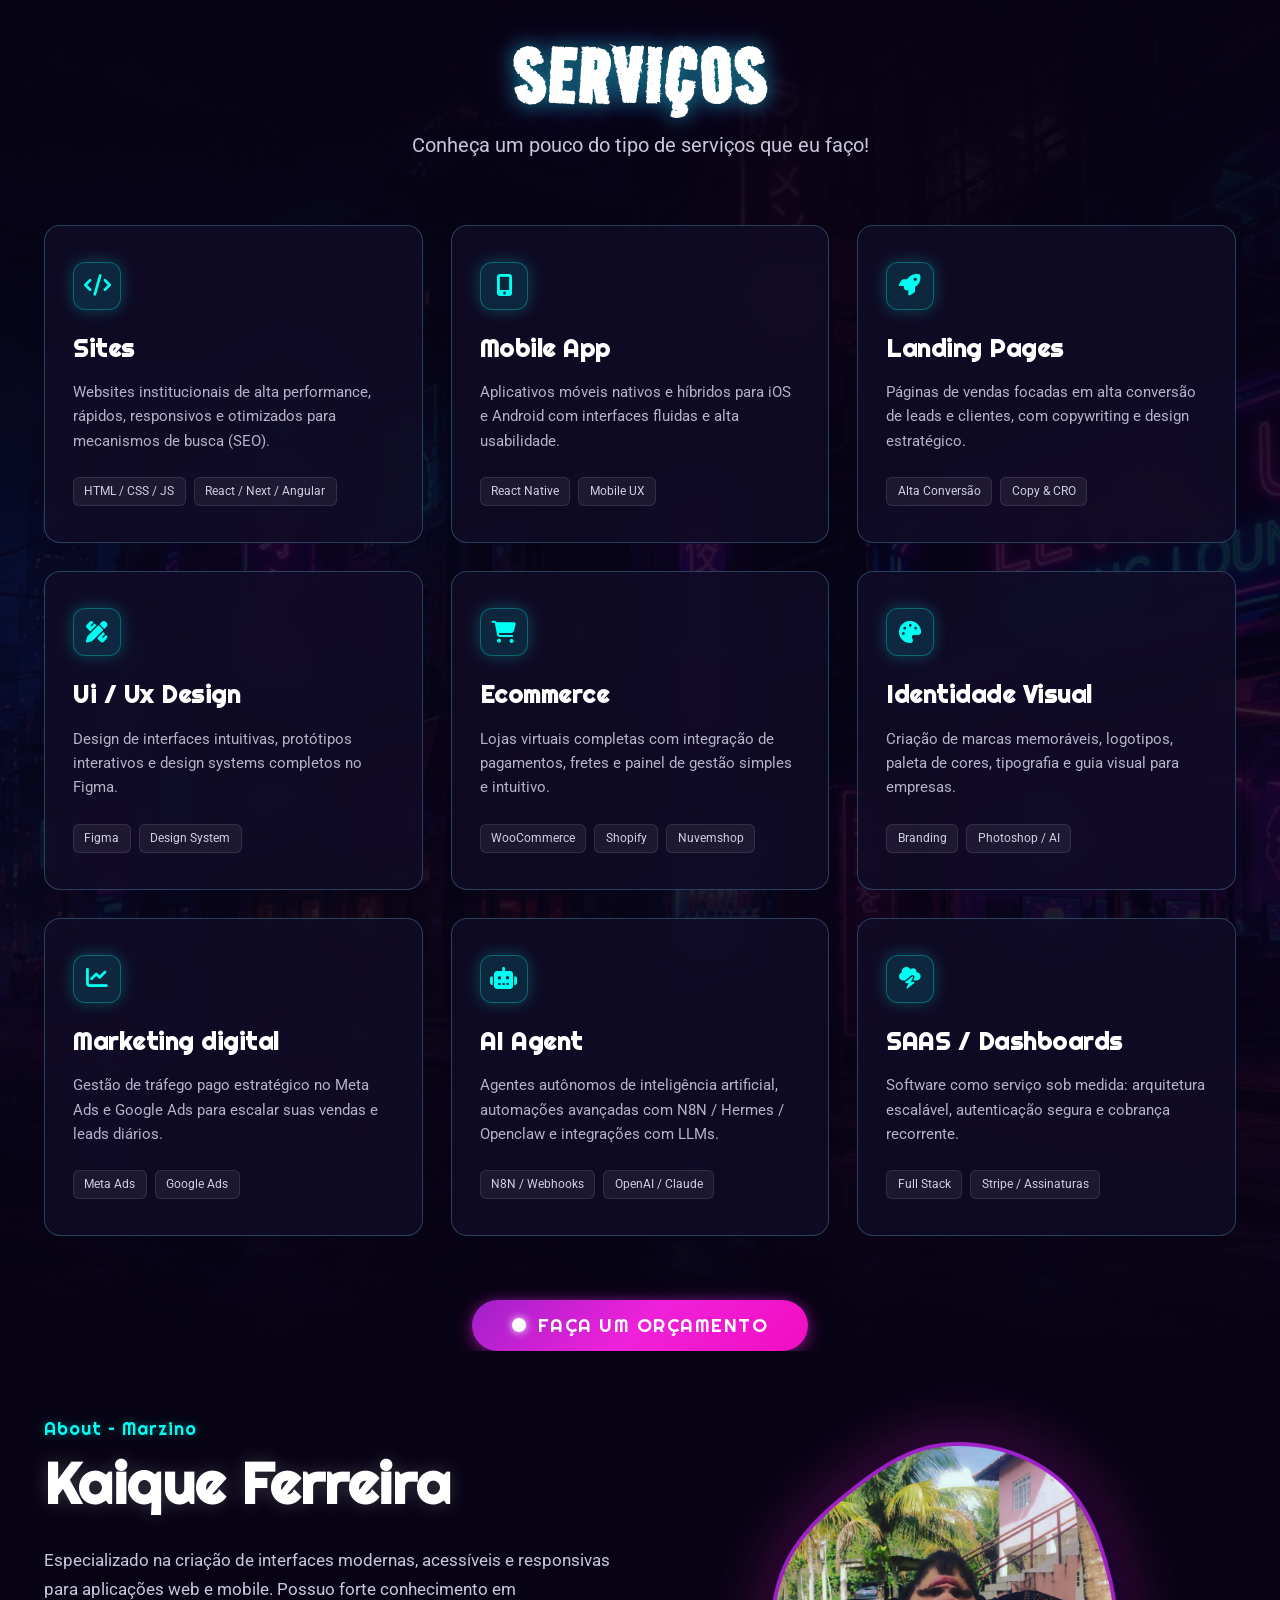
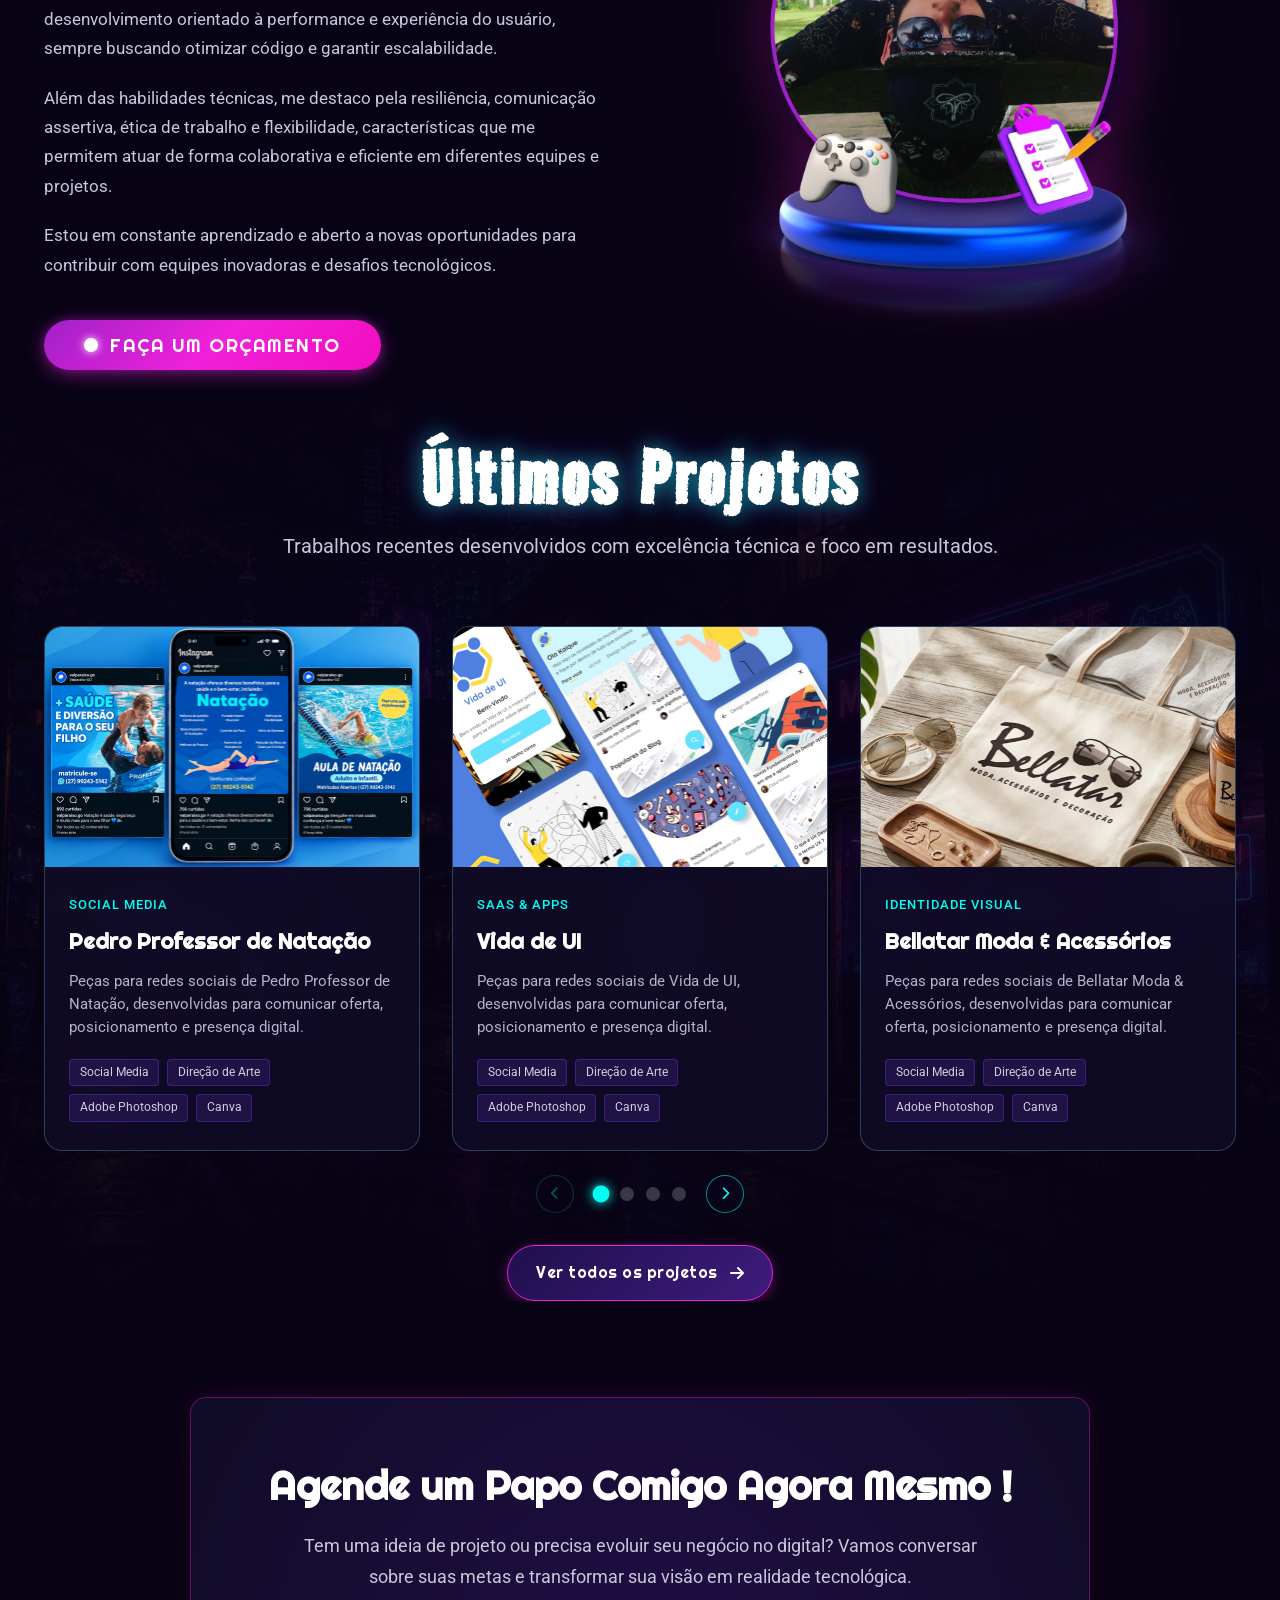
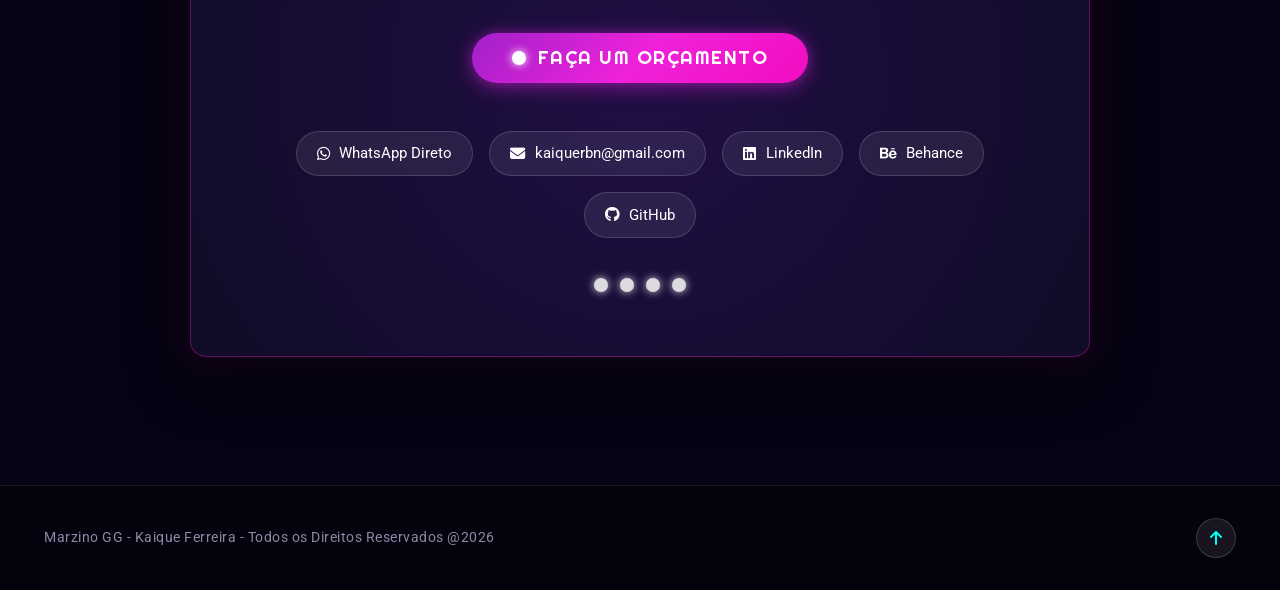
==== commit e0c335b6: "Alteração no og:image" ====
--- a/index.html
+++ b/index.html
@@ -12,7 +12,7 @@
   <meta property="og:type" content="website">
   <meta property="og:title" content="Kaique Ferreira (Marzino) | Portfólio">
   <meta property="og:description" content="Desenvolvo sites, aplicativos, lojas virtuais e sistemas sob medida. Da primeira ideia ao produto final.">
-  <meta property="og:image" content="assets/favicon.avif">
+  <meta property="og:image" content="https://kaiquemix.github.io/assets/favicon.png">
   
   <!-- Favicon -->
   <link rel="icon" type="image/png" href="assets/favicon.png">
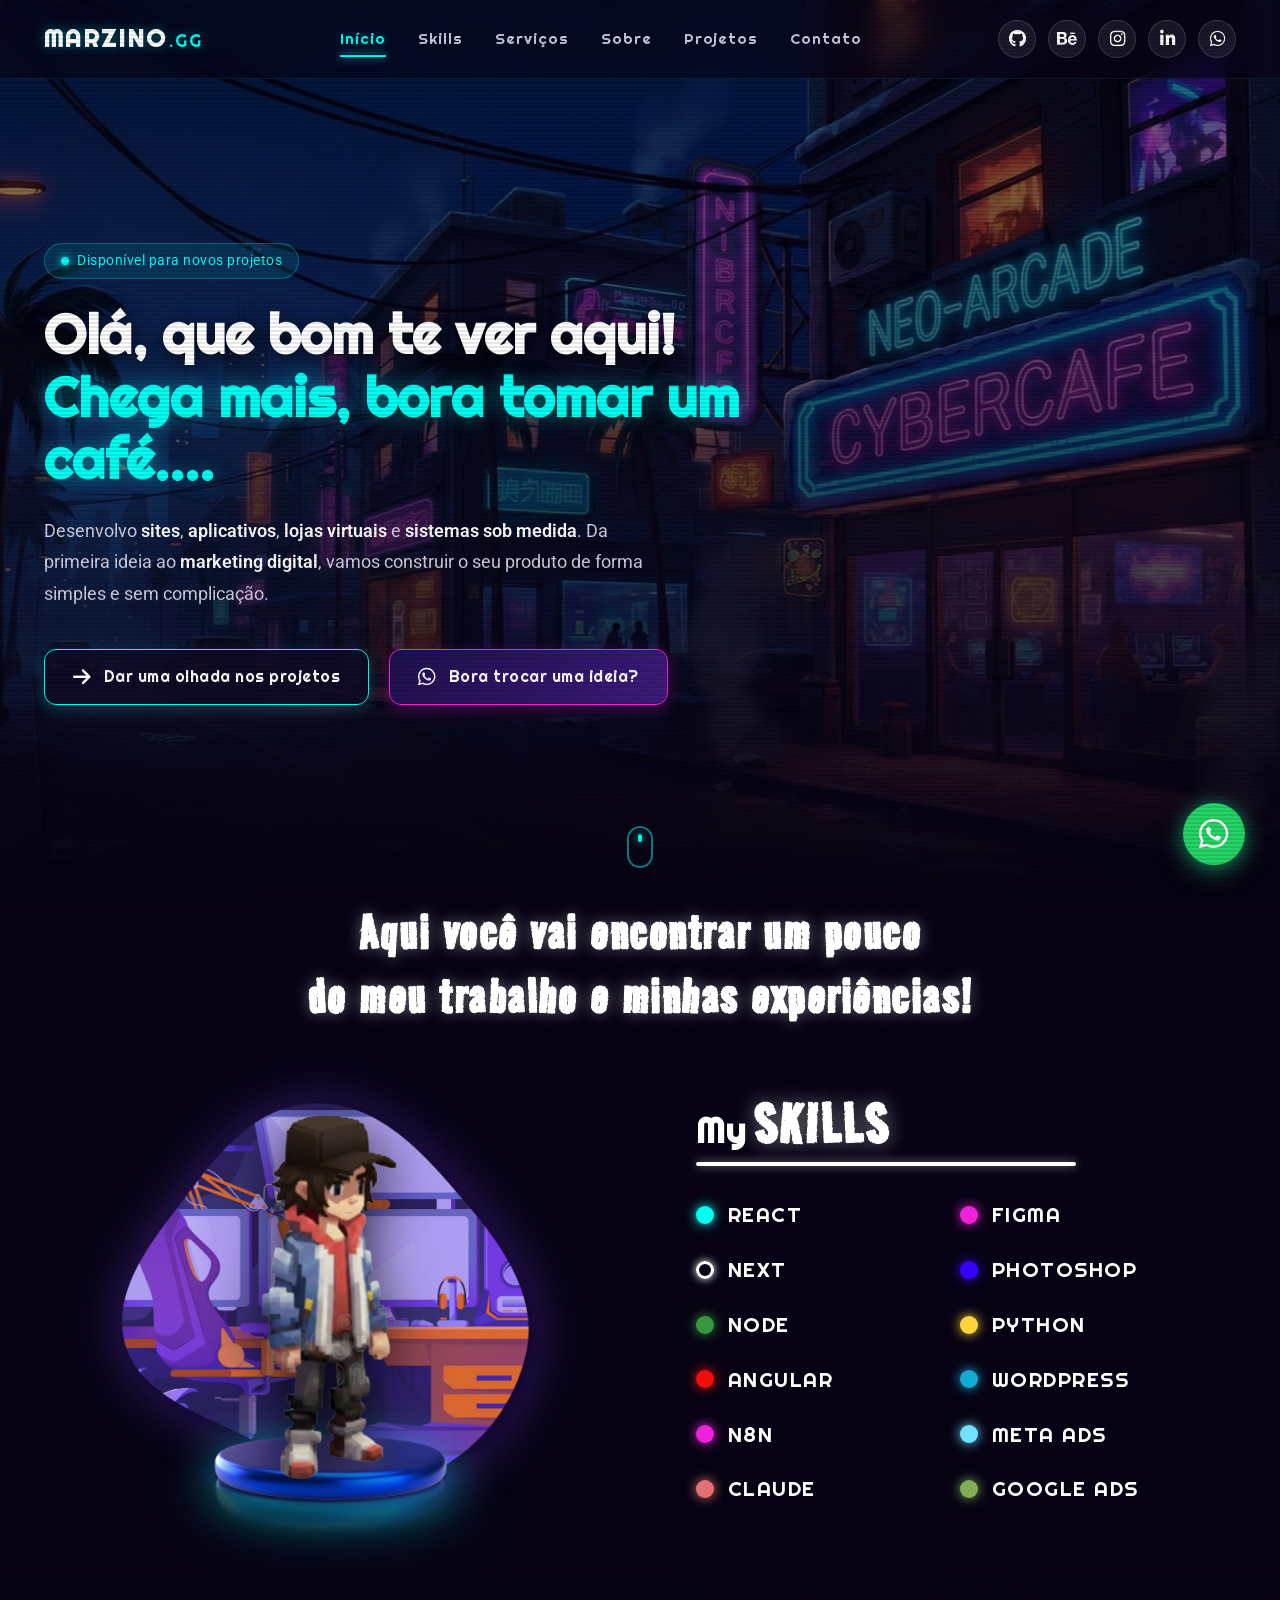
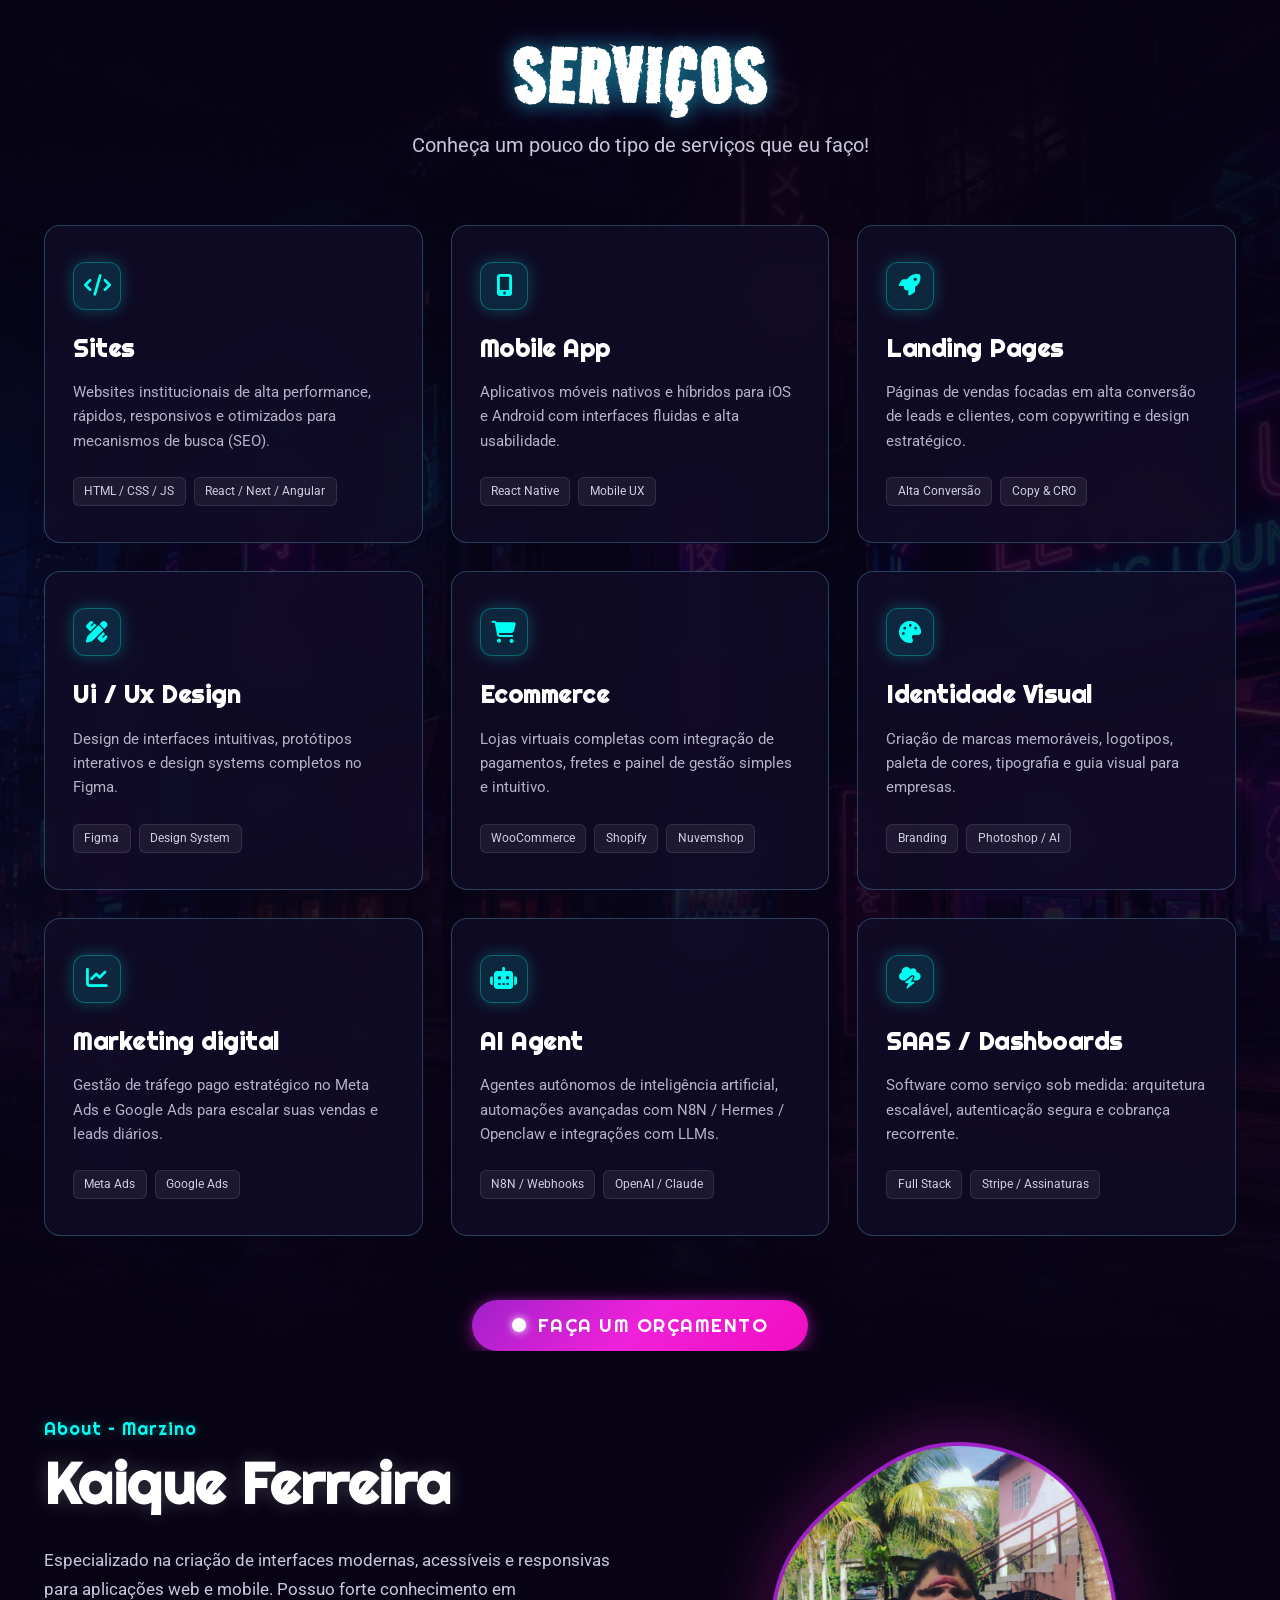
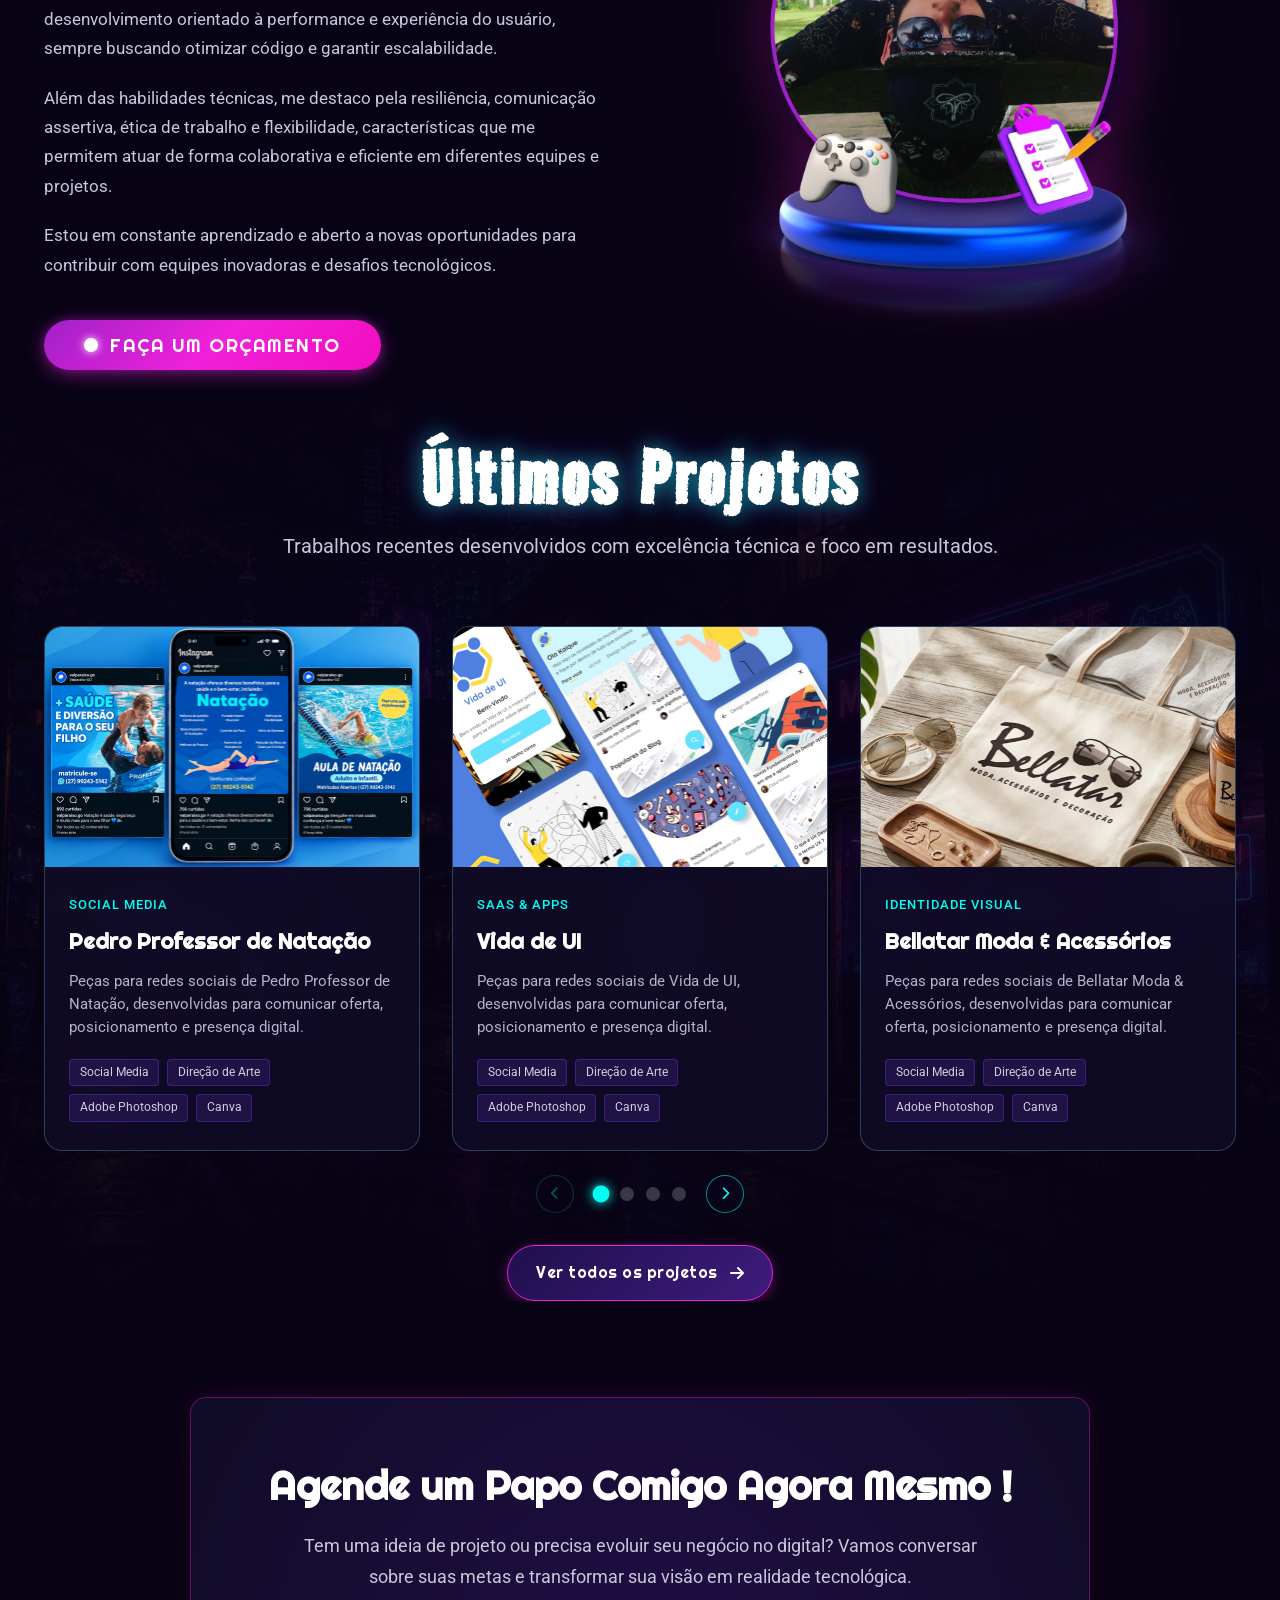
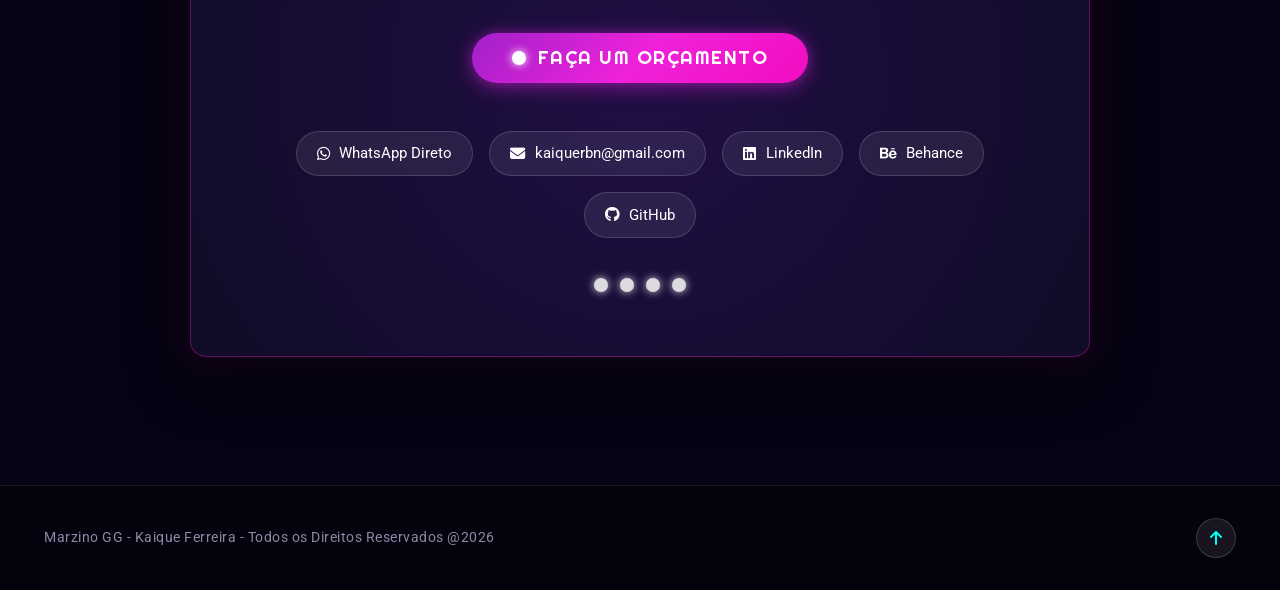
==== commit 10f3746c: "adicionando og image largura e altura" ====
--- a/index.html
+++ b/index.html
@@ -13,6 +13,8 @@
   <meta property="og:title" content="Kaique Ferreira (Marzino) | Portfólio">
   <meta property="og:description" content="Desenvolvo sites, aplicativos, lojas virtuais e sistemas sob medida. Da primeira ideia ao produto final.">
   <meta property="og:image" content="https://kaiquemix.github.io/assets/favicon.png">
+  <meta property="og:image:width" content="560">
+<meta property="og:image:height" content="488">
   
   <!-- Favicon -->
   <link rel="icon" type="image/png" href="assets/favicon.png">
